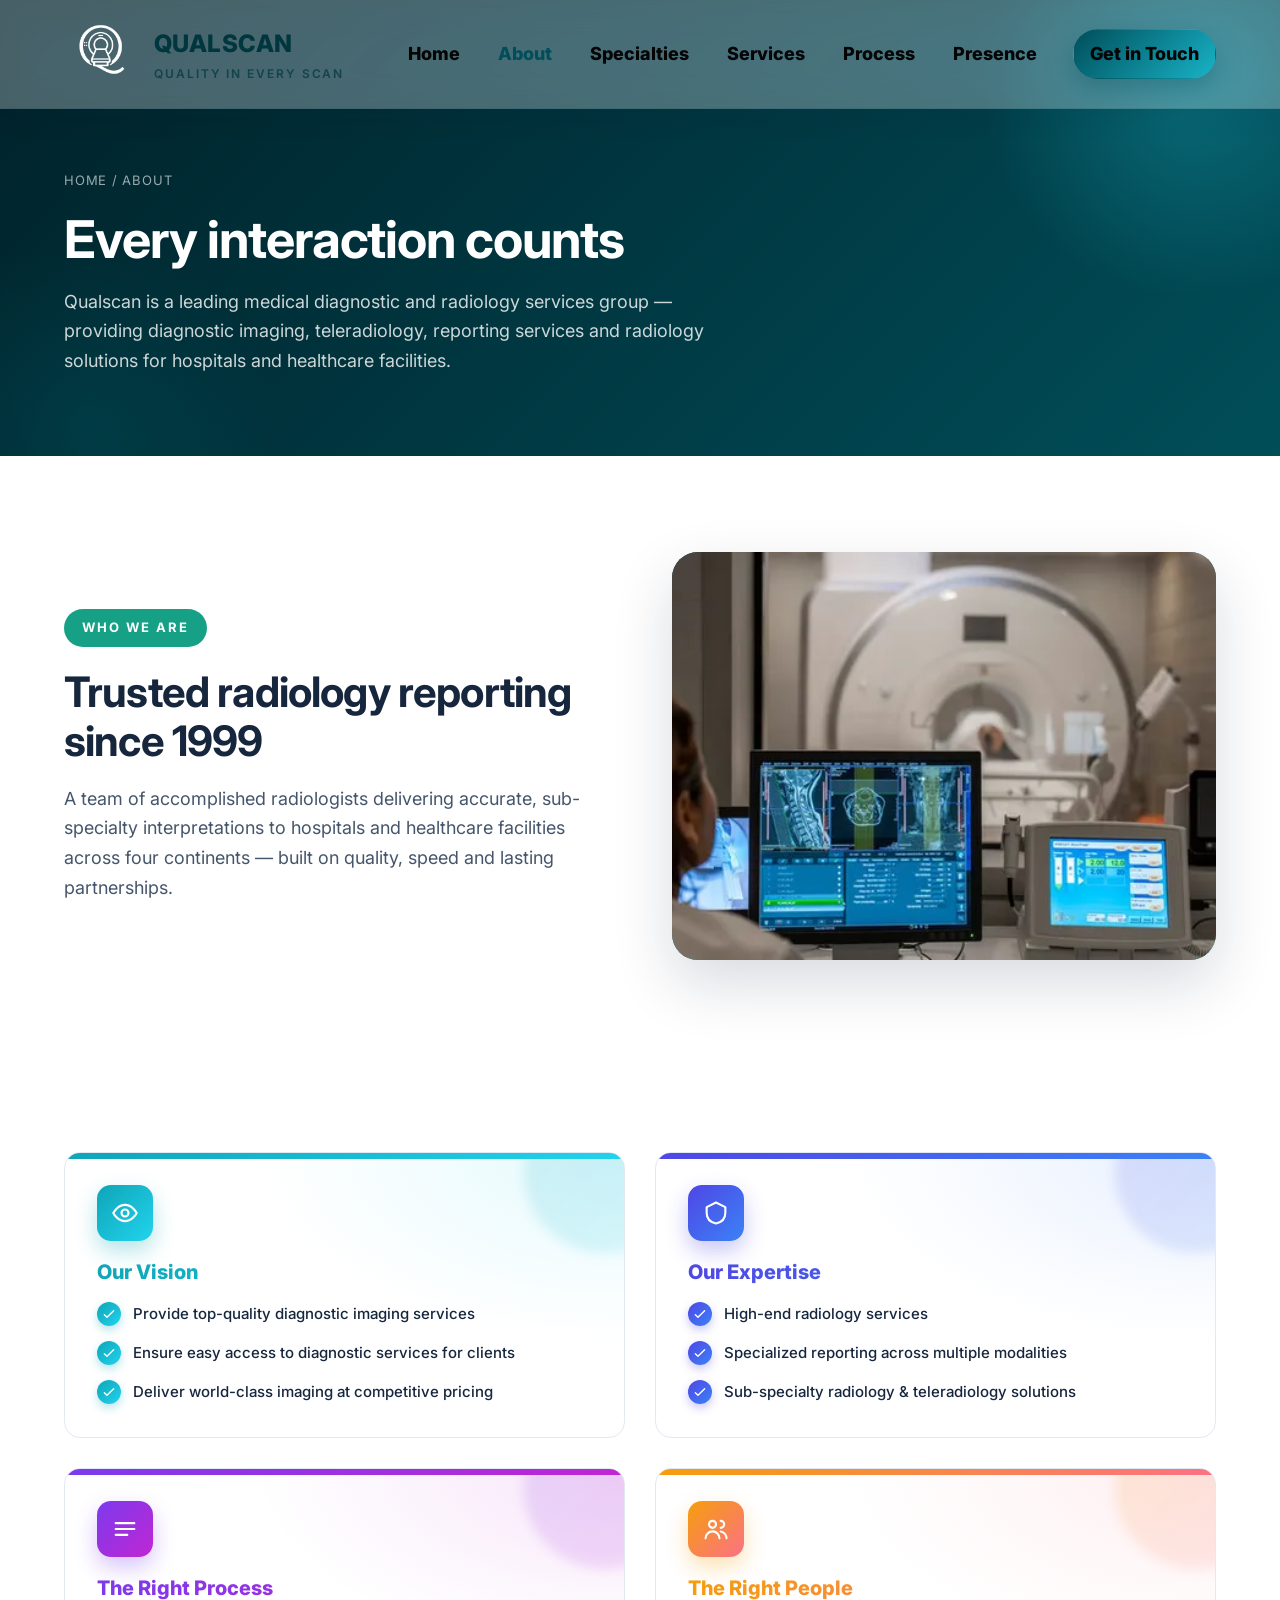
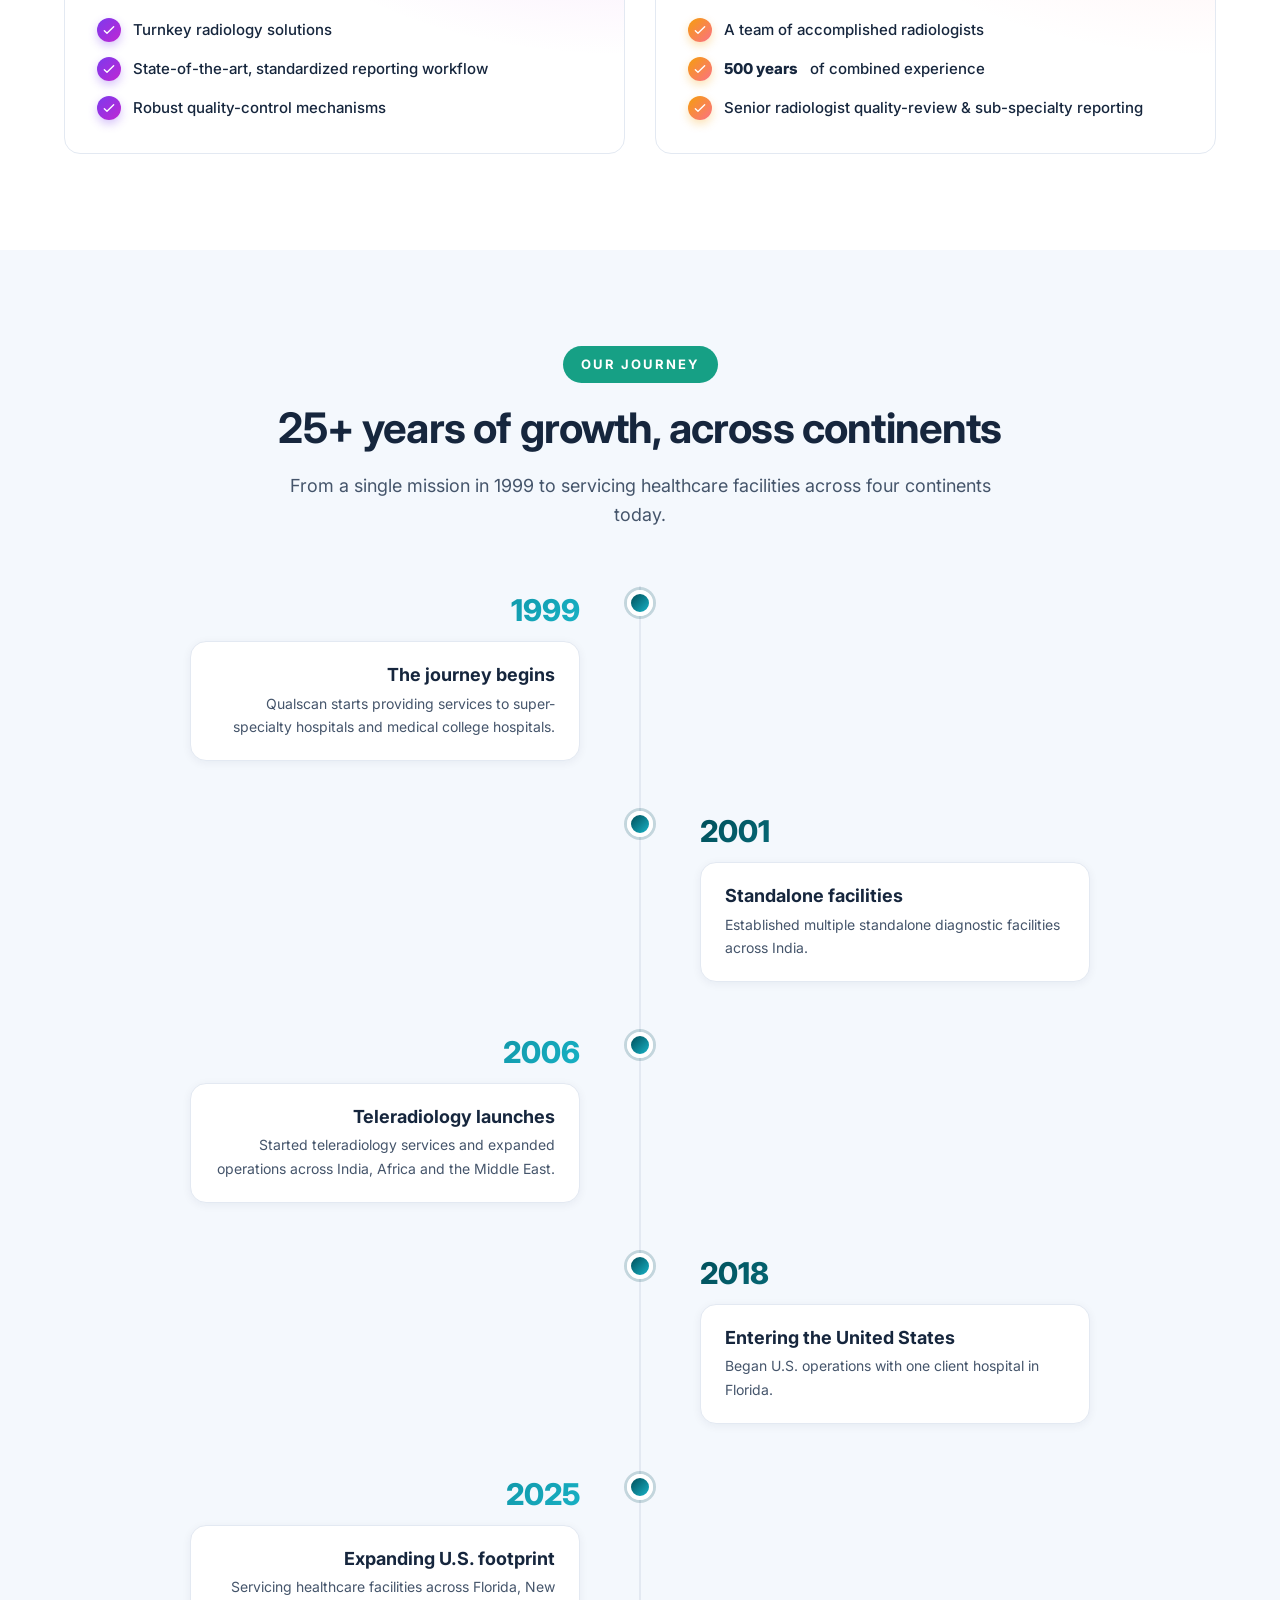
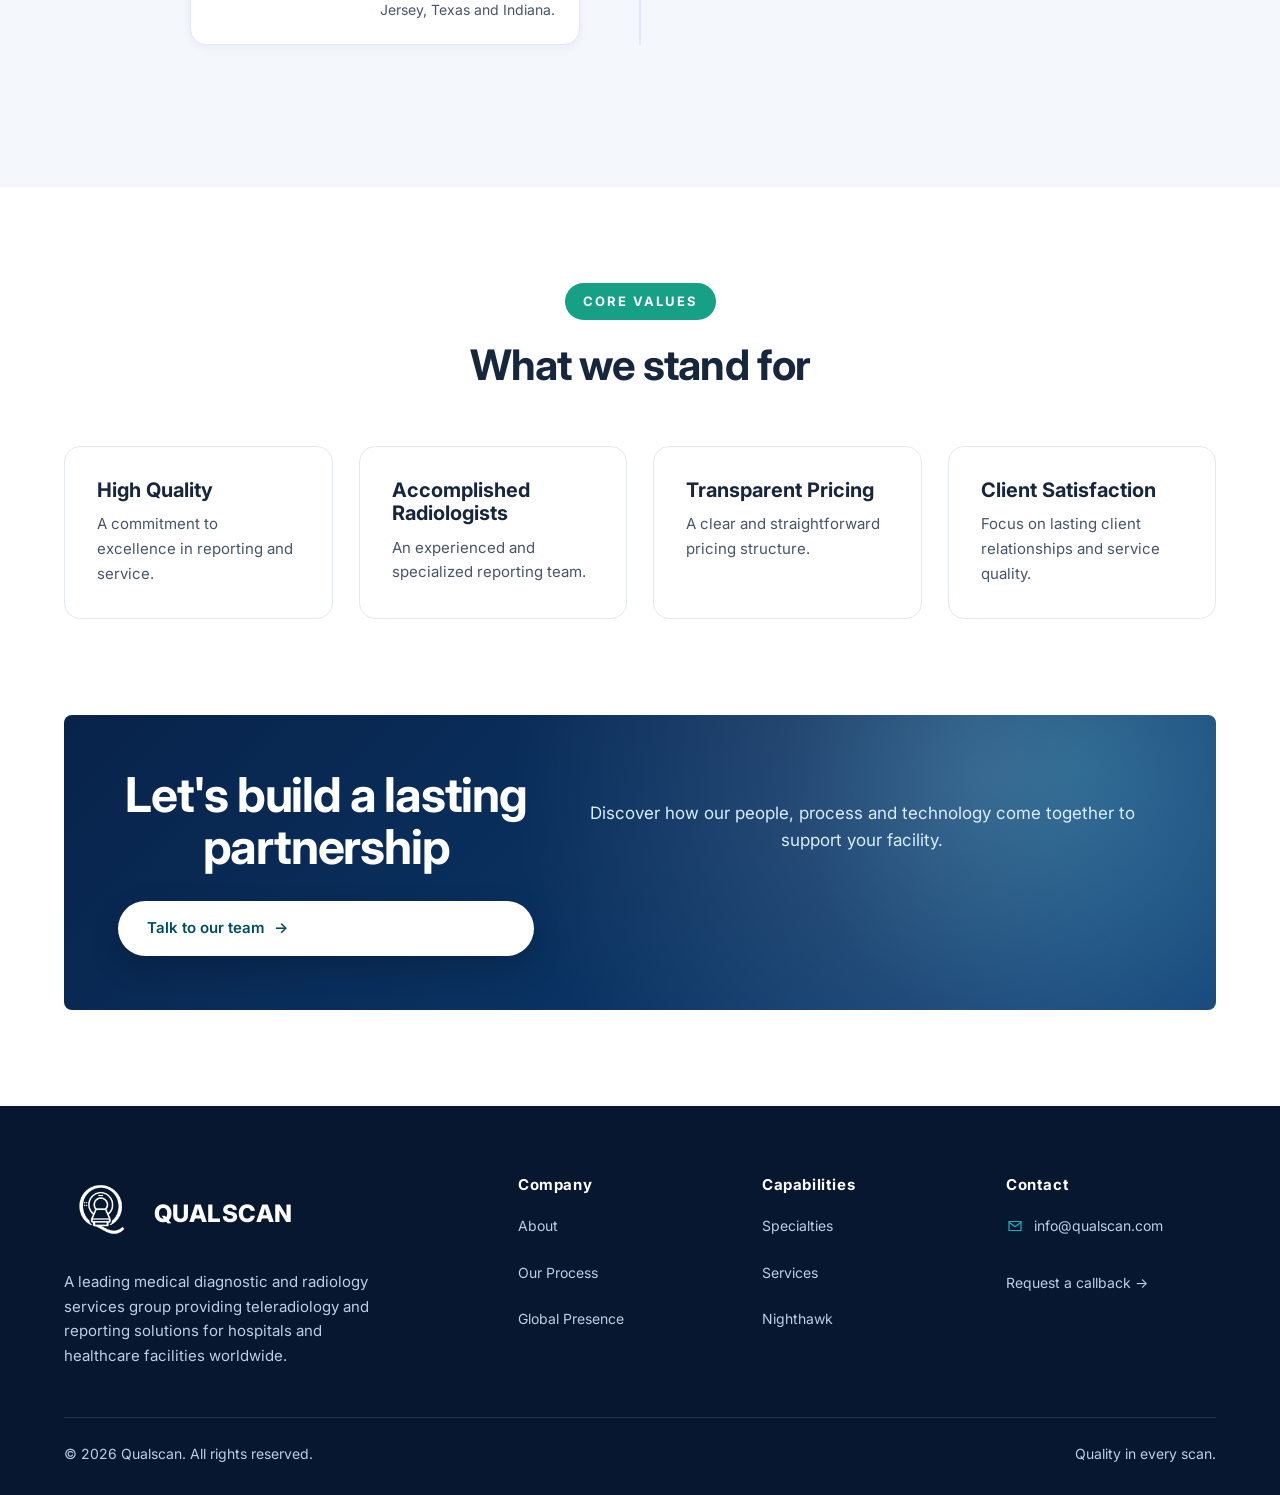
==== about.html @ 8f65bd4b "Redesign About highlight cards with vibrant colours + fix experience text - Change 'More than 50 yea" ====
<!DOCTYPE html>
<html lang="en">
<head>
  <meta charset="UTF-8" />
  <meta name="viewport" content="width=device-width, initial-scale=1.0" />
  <title>About Qualscan — Vision, Expertise & Our Journey</title>
  <meta name="description" content="Since 1999, Qualscan has grown from serving super-specialty hospitals in India to delivering teleradiology across India, Africa, the Middle East and the United States." />
  <link rel="preconnect" href="https://fonts.googleapis.com" />
  <link rel="preconnect" href="https://fonts.gstatic.com" crossorigin />
  <link href="https://fonts.googleapis.com/css2?family=Inter:wght@400;500;600;700;800&display=swap" rel="stylesheet" />
  <link rel="stylesheet" href="css/style.css?v=57" />
</head>
<body>

  <header class="site-header header--solid">
    <div class="container nav">
      <a href="index.html" class="brand">
        <span class="brand-mark brand-mark--logo" aria-hidden="true"><img src="assets/logo 3.png" alt="Qualscan logo" /></span>
        <span>Qualscan<small>Quality in every scan</small></span>
      </a>
      <nav class="nav-links" aria-label="Primary">
        <a href="index.html">Home</a>
        <a href="about.html">About</a>
        <a href="specialties.html">Specialties</a>
        <a href="services.html">Services</a>
        <a href="process.html">Process</a>
        <a href="presence.html">Presence</a>
        <span class="nav-cta"><a class="btn btn--primary" href="contact.html">Get in Touch</a></span>
      </nav>
      <button class="nav-toggle" aria-label="Toggle menu" aria-expanded="false"><span></span><span></span><span></span></button>
    </div>
  </header>

  <!-- PAGE HERO -->
  <section class="page-hero">
    <div class="container">
      <div class="breadcrumb"><a href="index.html">Home</a> / About</div>
      <h1>Every interaction counts</h1>
      <p>Qualscan is a leading medical diagnostic and radiology services group — providing diagnostic imaging, teleradiology, reporting services and radiology solutions for hospitals and healthcare facilities.</p>
    </div>
  </section>

  <!-- INTRO SPLIT -->
  <section class="section">
    <div class="container split">
      <div data-reveal>
        <span class="eyebrow">Who We Are</span>
        <h2 class="section-title">Trusted radiology reporting since 1999</h2>
        <p class="section-lead">A team of accomplished radiologists delivering accurate, sub-specialty interpretations to hospitals and healthcare facilities across four continents — built on quality, speed and lasting partnerships.</p>
      </div>
      <div data-reveal data-delay="2">
        <div class="media-frame">
          <img src="assets/stock-2.webp" alt="Diagnostic imaging and radiology reporting" onerror="this.style.display='none';this.nextElementSibling.style.display='grid';" />
          <div class="ph" style="display:none"><svg viewBox="0 0 24 24" fill="none"><path d="M4 5h16v14H4z" stroke="currentColor" stroke-width="1.5"/><path d="M4 15l5-5 4 4 3-3 4 4" stroke="currentColor" stroke-width="1.5" stroke-linecap="round" stroke-linejoin="round"/><circle cx="9" cy="9" r="1.5" fill="currentColor"/></svg></div>
        </div>
      </div>
    </div>
  </section>

  <!-- VISION / EXPERTISE / PROCESS / PEOPLE -->
  <section class="section">
    <div class="container">
      <div class="grid grid--2 about-highlights">
        <div class="card about-card about-card--vision" data-reveal data-delay="1">
          <div class="icon"><svg viewBox="0 0 24 24" fill="none"><circle cx="12" cy="12" r="3" stroke="currentColor" stroke-width="1.8"/><path d="M2 12s3.5-7 10-7 10 7 10 7-3.5 7-10 7-10-7-10-7z" stroke="currentColor" stroke-width="1.8"/></svg></div>
          <h3>Our Vision</h3>
          <ul class="feature-list">
            <li><svg viewBox="0 0 24 24" fill="none"><path d="M5 13l4 4L19 7" stroke="currentColor" stroke-width="2" stroke-linecap="round" stroke-linejoin="round"/></svg> Provide top-quality diagnostic imaging services</li>
            <li><svg viewBox="0 0 24 24" fill="none"><path d="M5 13l4 4L19 7" stroke="currentColor" stroke-width="2" stroke-linecap="round" stroke-linejoin="round"/></svg> Ensure easy access to diagnostic services for clients</li>
            <li><svg viewBox="0 0 24 24" fill="none"><path d="M5 13l4 4L19 7" stroke="currentColor" stroke-width="2" stroke-linecap="round" stroke-linejoin="round"/></svg> Deliver world-class imaging at competitive pricing</li>
          </ul>
        </div>
        <div class="card about-card about-card--expertise" data-reveal data-delay="2">
          <div class="icon"><svg viewBox="0 0 24 24" fill="none"><path d="M12 3l8 4v5c0 5-3.5 8-8 9-4.5-1-8-4-8-9V7l8-4z" stroke="currentColor" stroke-width="1.8" stroke-linejoin="round"/></svg></div>
          <h3>Our Expertise</h3>
          <ul class="feature-list">
            <li><svg viewBox="0 0 24 24" fill="none"><path d="M5 13l4 4L19 7" stroke="currentColor" stroke-width="2" stroke-linecap="round" stroke-linejoin="round"/></svg> High-end radiology services</li>
            <li><svg viewBox="0 0 24 24" fill="none"><path d="M5 13l4 4L19 7" stroke="currentColor" stroke-width="2" stroke-linecap="round" stroke-linejoin="round"/></svg> Specialized reporting across multiple modalities</li>
            <li><svg viewBox="0 0 24 24" fill="none"><path d="M5 13l4 4L19 7" stroke="currentColor" stroke-width="2" stroke-linecap="round" stroke-linejoin="round"/></svg> Sub-specialty radiology &amp; teleradiology solutions</li>
          </ul>
        </div>
        <div class="card about-card about-card--process" data-reveal data-delay="1">
          <div class="icon"><svg viewBox="0 0 24 24" fill="none"><path d="M4 7h16M4 12h16M4 17h10" stroke="currentColor" stroke-width="1.8" stroke-linecap="round"/></svg></div>
          <h3>The Right Process</h3>
          <ul class="feature-list">
            <li><svg viewBox="0 0 24 24" fill="none"><path d="M5 13l4 4L19 7" stroke="currentColor" stroke-width="2" stroke-linecap="round" stroke-linejoin="round"/></svg> Turnkey radiology solutions</li>
            <li><svg viewBox="0 0 24 24" fill="none"><path d="M5 13l4 4L19 7" stroke="currentColor" stroke-width="2" stroke-linecap="round" stroke-linejoin="round"/></svg> State-of-the-art, standardized reporting workflow</li>
            <li><svg viewBox="0 0 24 24" fill="none"><path d="M5 13l4 4L19 7" stroke="currentColor" stroke-width="2" stroke-linecap="round" stroke-linejoin="round"/></svg> Robust quality-control mechanisms</li>
          </ul>
        </div>
        <div class="card about-card about-card--people" data-reveal data-delay="2">
          <div class="icon"><svg viewBox="0 0 24 24" fill="none"><circle cx="9" cy="8" r="3" stroke="currentColor" stroke-width="1.8"/><path d="M3 20a6 6 0 0112 0M16 11a3 3 0 100-6M21 20a6 6 0 00-5-5.9" stroke="currentColor" stroke-width="1.8" stroke-linecap="round"/></svg></div>
          <h3>The Right People</h3>
          <ul class="feature-list">
            <li><svg viewBox="0 0 24 24" fill="none"><path d="M5 13l4 4L19 7" stroke="currentColor" stroke-width="2" stroke-linecap="round" stroke-linejoin="round"/></svg> A team of accomplished radiologists</li>
            <li><svg viewBox="0 0 24 24" fill="none"><path d="M5 13l4 4L19 7" stroke="currentColor" stroke-width="2" stroke-linecap="round" stroke-linejoin="round"/></svg> <strong>500 years</strong> of combined experience</li>
            <li><svg viewBox="0 0 24 24" fill="none"><path d="M5 13l4 4L19 7" stroke="currentColor" stroke-width="2" stroke-linecap="round" stroke-linejoin="round"/></svg> Senior radiologist quality-review &amp; sub-specialty reporting</li>
          </ul>
        </div>
      </div>
    </div>
  </section>

  <!-- JOURNEY TIMELINE -->
  <section class="section section--alt">
    <div class="container">
      <div class="section-head section-head--center" data-reveal>
        <span class="eyebrow">Our Journey</span>
        <h2 class="section-title">25+ years of growth, across continents</h2>
        <p class="section-lead">From a single mission in 1999 to servicing healthcare facilities across four continents today.</p>
      </div>
      <div class="journey">
        <div class="journey-item" data-reveal>
          <span class="journey-dot"></span>
          <div class="journey-year">1999</div>
          <div class="journey-card"><h3>The journey begins</h3><p>Qualscan starts providing services to super-specialty hospitals and medical college hospitals.</p></div>
        </div>
        <div class="journey-item" data-reveal>
          <span class="journey-dot"></span>
          <div class="journey-year">2001</div>
          <div class="journey-card"><h3>Standalone facilities</h3><p>Established multiple standalone diagnostic facilities across India.</p></div>
        </div>
        <div class="journey-item" data-reveal>
          <span class="journey-dot"></span>
          <div class="journey-year">2006</div>
          <div class="journey-card"><h3>Teleradiology launches</h3><p>Started teleradiology services and expanded operations across India, Africa and the Middle East.</p></div>
        </div>
        <div class="journey-item" data-reveal>
          <span class="journey-dot"></span>
          <div class="journey-year">2018</div>
          <div class="journey-card"><h3>Entering the United States</h3><p>Began U.S. operations with one client hospital in Florida.</p></div>
        </div>
        <div class="journey-item" data-reveal>
          <span class="journey-dot"></span>
          <div class="journey-year">2025</div>
          <div class="journey-card"><h3>Expanding U.S. footprint</h3><p>Servicing healthcare facilities across Florida, New Jersey, Texas and Indiana.</p></div>
        </div>
      </div>
    </div>
  </section>

  <!-- CORE VALUES -->
  <section class="section">
    <div class="container">
      <div class="section-head section-head--center" data-reveal>
        <span class="eyebrow">Core Values</span>
        <h2 class="section-title">What we stand for</h2>
      </div>
      <div class="grid grid--4">
        <div class="card" data-reveal data-delay="1"><h3>High Quality</h3><p>A commitment to excellence in reporting and service.</p></div>
        <div class="card" data-reveal data-delay="2"><h3>Accomplished Radiologists</h3><p>An experienced and specialized reporting team.</p></div>
        <div class="card" data-reveal data-delay="3"><h3>Transparent Pricing</h3><p>A clear and straightforward pricing structure.</p></div>
        <div class="card" data-reveal data-delay="4"><h3>Client Satisfaction</h3><p>Focus on lasting client relationships and service quality.</p></div>
      </div>
    </div>
  </section>

  <section class="section" style="padding-top:0;">
    <div class="container" data-reveal>
      <div class="cta-band">
        <h2>Let's build a lasting partnership</h2>
        <p>Discover how our people, process and technology come together to support your facility.</p>
        <a href="contact.html" class="btn btn--primary">Talk to our team <span class="arrow">→</span></a>
      </div>
    </div>
  </section>

  <footer class="site-footer">
    <div class="container">
      <div class="footer-grid">
        <div class="footer-about">
          <div class="brand"><span class="brand-mark brand-mark--logo" aria-hidden="true"><img src="assets/logo 3.png" alt="Qualscan logo" /></span><span>Qualscan</span></div>
          <p>A leading medical diagnostic and radiology services group providing teleradiology and reporting solutions for hospitals and healthcare facilities worldwide.</p>
        </div>
        <div class="footer-col"><h4>Company</h4><a href="about.html">About</a><a href="process.html">Our Process</a><a href="presence.html">Global Presence</a></div>
        <div class="footer-col"><h4>Capabilities</h4><a href="specialties.html">Specialties</a><a href="services.html">Services</a><a href="services.html">Nighthawk</a></div>
        <div class="footer-col footer-contact"><h4>Contact</h4><a href="mailto:info@qualscan.com"><svg viewBox="0 0 24 24" fill="none"><path d="M4 6h16v12H4z" stroke="currentColor" stroke-width="1.6"/><path d="M4 7l8 6 8-6" stroke="currentColor" stroke-width="1.6"/></svg> info@qualscan.com</a><a href="contact.html" style="margin-top:10px;">Request a callback →</a></div>
      </div>
      <div class="footer-bottom"><span>© <span id="year">2026</span> Qualscan. All rights reserved.</span><span>Quality in every scan.</span></div>
    </div>
  </footer>

  <script src="js/main.js?v=57"></script>
</body>
</html>
---- css/style.css ----
/* ============================================================
   QUALSCAN — Teleradiology & Diagnostic Imaging
   Global design systemvb
   ============================================================ */

:root {
  /* Brand palette — medical blue / teal */
  --c-navy: #00363e;
  --c-navy-2: #004e59;
  --c-blue: #004e59;
  --c-blue-light: #0a6f7c;
  --c-teal: #18b3c7;
  --c-teal-light: #4fd6e6;
  --c-cyan-glow: #5de0f0;
  --c-ink: #16263d;
  --c-body: #45556b;
  --c-muted: #7a8aa0;
  --c-line: #e3e9f2;
  --c-bg: #ffffff;
  --c-bg-alt: #f4f8fd;
  --c-bg-dark: #02191d;
  --c-white: #ffffff;

  --grad-primary: linear-gradient(135deg, #004e59 0%, #18b3c7 100%);
  --grad-dark: linear-gradient(135deg, #002129 0%, #004e59 100%);
  --grad-glow: linear-gradient(135deg, #0a6f7c 0%, #4fd6e6 100%);

  --shadow-sm: 0 2px 10px rgba(10, 31, 60, 0.06);
  --shadow-md: 0 12px 34px rgba(10, 31, 60, 0.10);
  --shadow-lg: 0 24px 60px rgba(10, 31, 60, 0.16);

  --radius: 16px;
  --radius-sm: 10px;
  --radius-lg: 26px;

  --container: 1200px;
  --ease: cubic-bezier(0.22, 1, 0.36, 1);

  --font: "Inter", "Segoe UI", system-ui, -apple-system, sans-serif;
}

/* ---------- Reset ---------- */
*, *::before, *::after { box-sizing: border-box; }
* { margin: 0; padding: 0; }
html { scroll-behavior: smooth; -webkit-text-size-adjust: 100%; }
body {
  font-family: var(--font);
  color: var(--c-body);
  background: var(--c-bg);
  line-height: 1.65;
  font-size: 16px;
  overflow-x: hidden;
}
img, video { max-width: 100%; display: block; }
a { color: inherit; text-decoration: none; }
ul { list-style: none; }
h1, h2, h3, h4 { color: var(--c-ink); line-height: 1.18; font-weight: 700; }

/* ---------- Layout ---------- */
.container { width: 100%; max-width: var(--container); margin: 0 auto; padding: 0 24px; }
.section { padding: 96px 0; position: relative; }
.section--alt { background: var(--c-bg-alt); }
.section--dark { background: var(--grad-dark); color: #c8d6ea; }
.section--dark h1, .section--dark h2, .section--dark h3, .section--dark h4 { color: #fff; }

.eyebrow {
  display: inline-block;
  background: #16a085;
  color: white;
  font-weight: 700;
  font-size: 13px;
  letter-spacing: 2px;
  text-transform: uppercase;
  padding: 8px 18px;
  border-radius: 999px;
  margin-bottom: 20px;
}

.eyebrow::before {
  display: none;
}
.section-title { font-size: clamp(28px, 4vw, 42px); margin-bottom: 18px; letter-spacing: -0.02em; }
.section-lead { font-size: 18px; color: var(--c-body); max-width: 720px; }
.section-head { margin-bottom: 56px; }
.section-head--center { text-align: center; }
.section-head--center .section-lead { margin-inline: auto; }

/* ---------- Buttons ---------- */
.btn {
  display: inline-flex; align-items: center; gap: 10px;
  font-weight: 600; font-size: 15px; padding: 14px 28px;
  border-radius: 999px; border: 1.5px solid transparent;
  cursor: pointer; transition: all 0.3s var(--ease); white-space: nowrap;
}
.btn--primary { background: var(--grad-primary); color: #fff; box-shadow: 0 10px 26px rgba(0, 78, 89, 0.35); }
.btn--primary:hover { transform: translateY(-3px); box-shadow: 0 16px 36px rgba(0, 78, 89, 0.45); }
.btn--ghost { background: transparent; color: #fff; border-color: rgba(255,255,255,0.55); }
.btn--ghost:hover { background: rgba(255,255,255,0.12); border-color: #fff; }
.btn--outline { background: transparent; color: var(--c-blue); border-color: var(--c-blue); }
.btn--outline:hover { background: var(--c-blue); color: #fff; }
.btn .arrow { transition: transform 0.3s var(--ease); }
.btn:hover .arrow { transform: translateX(4px); }

/* ============================================================
   Header / Navigation
   ============================================================ */
.site-header {
  position: fixed; top: 0; left: 0; right: 0; z-index: 1000;
  transition: background 0.35s var(--ease), box-shadow 0.35s var(--ease), padding 0.35s var(--ease);
  padding: 16px 0;
  /* Glassmorphism: semi-transparent + blurred, no color tint */
  background: rgba(255, 255, 255, 0.16);
  -webkit-backdrop-filter: blur(16px) saturate(140%);
  backdrop-filter: blur(16px) saturate(140%);
  border-bottom: 1px solid rgba(255, 255, 255, 0.14);
  
}
@media (min-width: 941px) {
  .site-header.header--solid {
    background: rgba(255, 255, 255, 0.28);
    border-bottom-color: rgba(0, 78, 89, 0.12);
    box-shadow: 0 8px 24px rgba(10, 31, 60, 0.08);
  }
}
.site-header.is-scrolled {
   background: rgba(255, 255, 255, 0.72);
  -webkit-backdrop-filter: blur(18px) saturate(150%);
  backdrop-filter: blur(18px) saturate(150%);
  box-shadow: var(--shadow-sm);
  border-bottom-color: rgba(0, 78, 89, 0.10);
  padding: 12px 0;
}
.nav { display: flex; align-items: center; justify-content: space-between; }
.brand { display: flex; align-items: center; gap: 14px; font-weight: 800; font-size: 24px; letter-spacing: 0.02em; color: #fff; text-transform: uppercase; }
.is-scrolled .brand, .header--solid .brand { color: var(--c-navy); }
.brand-mark {
  width: 40px; height: 40px; border-radius: 11px; display: grid; place-items: center;
  background: var(--grad-primary); color: #fff; box-shadow: 0 8px 18px rgba(0,78,89,0.4);
}
.brand-mark svg { width: 22px; height: 22px; }
/* Logo shown directly on the teal bar — no white box */
.brand-mark--logo { background: transparent; padding: 0; overflow: visible; box-shadow: none; width: 76px; height: 76px; border-radius: 0; }
.brand-mark--logo img { width: 100%; height: 100%; object-fit: contain; display: block; }
.brand small { display: block; font-size: 12px; font-weight: 600; letter-spacing: 0.16em; text-transform: uppercase; opacity: 0.72; }

.nav-links { display: flex; align-items: center; gap: 6px; }
.nav-links a {
  font-size: 18px; font-weight: 800; color: #050505;
  padding: 9px 16px; border-radius: 999px; transition: all 0.25s var(--ease);
}
.is-scrolled .nav-links a, .header--solid .nav-links a { color: #050505; }
.nav-links a:hover, .nav-links a.active { color: var(--c-teal); }
.is-scrolled .nav-links a.active, .header--solid .nav-links a.active { color: var(--c-blue); }
.nav-cta { margin-left: 14px; }

.nav-toggle {
  display: none; width: 44px; height: 44px; border: none; background: transparent;
  cursor: pointer; flex-direction: column; gap: 5px; align-items: center; justify-content: center;
}
.nav-toggle span { width: 24px; height: 2px; background: #fff; border-radius: 2px; transition: all 0.3s var(--ease); }
.is-scrolled .nav-toggle span, .header--solid .nav-toggle span { background: var(--c-navy); }
.nav-toggle.is-open span:nth-child(1) { transform: translateY(7px) rotate(45deg); }
.nav-toggle.is-open span:nth-child(2) { opacity: 0; }
.nav-toggle.is-open span:nth-child(3) { transform: translateY(-7px) rotate(-45deg); }

@media (max-width: 940px) {
  .nav-toggle { display: flex; }
  /* Header stays teal while the menu is open */
  .site-header.menu-open { background: #fff; box-shadow: var(--shadow-sm); }
  .site-header.menu-open .brand { color: var(--c-navy); }
  .site-header.menu-open .nav-toggle span { background: var(--c-navy); }

  /* Solid full-width dropdown that slides down from below the header bar */
  .nav-links {
    position: fixed; top: 70px; left: 0; right: 0;
    background: #fff;
    flex-direction: column; align-items: stretch; gap: 2px;
    padding: 16px 24px 28px;
    box-shadow: 0 18px 40px rgba(10,31,60,0.16);
    border-top: 1px solid var(--c-line);
    transform: translateY(-130%);
    transition: transform 0.4s var(--ease);
    z-index: 998;
    max-height: calc(100vh - 70px);
    overflow-y: auto;
  }
  .nav-links.is-open { transform: translateY(0); }
  .nav-links a { color: #050505; padding: 14px 16px; border-radius: 12px; font-size: 18px; font-weight: 800; }
  .nav-links a:hover { background: var(--c-bg-alt); }
  .nav-cta { margin: 12px 0 0; }
  .nav-cta .btn { width: 100%; justify-content: center; }
}

/* ============================================================
   Hero
   ============================================================ */
.hero { position: relative; min-height: 100vh; display: flex; align-items: center; color: #fff; overflow: hidden; }
.hero-media { position: absolute; inset: 0; z-index: 0; }
.hero-media video, .hero-media img { width: 100%; height: 100%; object-fit: cover; }
.hero-media video { animation: heroZoom 24s ease-in-out infinite alternate; }
@keyframes heroZoom { from { transform: scale(1); } to { transform: scale(1.09); } }
@media (prefers-reduced-motion: reduce) { .hero-media video { animation: none; } }
.hero-media::after {
  content: ""; position: absolute; inset: 0;
  background: linear-gradient(115deg, rgba(0,33,41,0.92) 0%, rgba(0,33,41,0.72) 42%, rgba(0,78,89,0.45) 100%);
}
.hero-fallback {
  position: absolute; inset: 0;
  background: var(--grad-dark);
  background-image: linear-gradient(135deg, rgba(0,33,41,0.55), rgba(0,78,89,0.45)), url('../assets/stock-radiology.webp');
  background-size: cover;
  background-position: center;
  background-repeat: no-repeat;
}

/* Home hero — centered headline + bottom logo/anniversary block */
.hero--clean { display: block; align-items: initial; min-height: 100vh; }
.hero--clean .hero-fallback { display: none; }
.hero--clean .hero-media::after {
  background: linear-gradient(to bottom, rgba(0,0,0,0.30) 0%, rgba(0,0,0,0.12) 40%, rgba(0,0,0,0.62) 100%);
}
.hero--clean .scroll-cue { display: none; }

/* Centered headline (middle) */
.hero-title {
  position: absolute; z-index: 2;
  left: 50%; top: 50%;
  transform: translate(-50%, -50%);
  width: calc(100% - 56px);
  margin: 0;
  color: rgba(255,255,255,0.9);
  font-size: clamp(40px, 8vw, 92px);
  line-height: 1.18;
  font-weight: 300;
  letter-spacing: 0.12em;
  text-align: center;
  text-transform: uppercase;
  text-shadow: 0 0 18px rgba(255,255,255,0.4);
  opacity: 0;
  animation: heroFade 1.2s var(--ease) 0.2s forwards;
}

/* Bottom block: logo + anniversary + rule + tagline */
.hero-content {
  position: absolute; z-index: 2;
  left: 46px; right: 46px; bottom: 44px;
  display: flex; align-items: center; gap: 44px;
  opacity: 0;
  animation: heroIn 1s var(--ease) 0.45s forwards;
}
.anniversary {
  flex-shrink: 0;
  display: grid;
  grid-template-columns: 84px 1fr;
  align-items: center;
  color: rgba(255,255,255,0.9);
  line-height: 0.95;
}
.anniversary img { grid-row: span 2; width: 84px; height: 84px; object-fit: contain; }
.anniversary strong, .anniversary span { display: block; font-size: 29px; font-weight: 700; line-height: 1.0; }
.anniversary span { font-size: 30px; }
.hero-rule { width: 1px; align-self: stretch; min-height: 84px; background: rgba(255,255,255,0.5); }
.hero-content p { max-width: 480px; margin: 0; font-size: clamp(16px, 1.4vw, 19px); line-height: 1.55; color: rgba(255,255,255,0.92); }

@keyframes heroIn { from { opacity: 0; transform: translateY(26px); } to { opacity: 1; transform: none; } }
@keyframes heroFade { from { opacity: 0; } to { opacity: 1; } }
@media (prefers-reduced-motion: reduce) {
  .hero-title, .hero-content { opacity: 1; animation: none; }
}
.scroll-cue { position: absolute; bottom: 28px; left: 50%; transform: translateX(-50%); z-index: 2; color: rgba(255,255,255,0.7); font-size: 12px; letter-spacing: 0.2em; text-transform: uppercase; display: flex; flex-direction: column; align-items: center; gap: 10px; }
.scroll-cue .mouse { width: 22px; height: 36px; border: 2px solid rgba(255,255,255,0.5); border-radius: 12px; position: relative; }
.scroll-cue .mouse::before { content: ""; position: absolute; top: 6px; left: 50%; transform: translateX(-50%); width: 4px; height: 7px; background: #fff; border-radius: 2px; animation: wheel 1.8s infinite; }
@keyframes wheel { 0% { opacity: 0; transform: translate(-50%, 0); } 40% { opacity: 1; } 100% { opacity: 0; transform: translate(-50%, 12px); } }
@keyframes pulse { 0% { box-shadow: 0 0 0 0 rgba(79,214,230,0.7); } 70% { box-shadow: 0 0 0 12px rgba(79,214,230,0); } 100% { box-shadow: 0 0 0 0 rgba(79,214,230,0); } }

/* ============================================================
   Page hero (inner pages)
   ============================================================ */
.page-hero { position: relative; padding: 170px 0 80px; background: var(--grad-dark); color: #fff; overflow: hidden; }
.page-hero::before { content:""; position:absolute; right:-120px; top:-120px; width:420px; height:420px; background: radial-gradient(circle, rgba(24,179,199,0.35), transparent 70%); }
.page-hero::after { content:""; position:absolute; left:-100px; bottom:-160px; width:380px; height:380px; background: radial-gradient(circle, rgba(0,78,89,0.4), transparent 70%); }
.page-hero .container { position: relative; z-index: 2; }
.page-hero h1 { color:#fff; font-size: clamp(32px, 5vw, 52px); letter-spacing:-0.02em; margin-bottom:16px; }
.page-hero p { font-size: 18px; color: rgba(255,255,255,0.8); max-width: 640px; }
.breadcrumb { font-size: 13px; letter-spacing: 0.06em; color: rgba(255,255,255,0.6); margin-bottom: 18px; text-transform: uppercase; }
.breadcrumb a:hover { color: var(--c-teal-light); }

/* ============================================================
   Cards & grids
   ============================================================ */
.grid { display: grid; gap: 26px; }
.grid--2 { grid-template-columns: repeat(2, 1fr); }
.grid--3 { grid-template-columns: repeat(3, 1fr); }
.grid--4 { grid-template-columns: repeat(4, 1fr); }
@media (max-width: 960px) { .grid--3, .grid--4 { grid-template-columns: repeat(2, 1fr); } }
@media (max-width: 640px) { .grid--2, .grid--3, .grid--4 { grid-template-columns: 1fr; } }

.card {
  background: #fff; border: 1px solid var(--c-line); border-radius: var(--radius);
  padding: 32px; transition: transform 0.4s var(--ease), box-shadow 0.4s var(--ease), border-color 0.4s var(--ease);
  height: 100%;
}
.card:hover { transform: translateY(-6px); box-shadow: var(--shadow-md); border-color: transparent; }
.card .icon {
  width: 56px; height: 56px; border-radius: 14px; display: grid; place-items: center;
  background: linear-gradient(135deg, rgba(0,78,89,0.12), rgba(24,179,199,0.12)); color: var(--c-blue);
  margin-bottom: 20px;
}
.card .icon svg { width: 28px; height: 28px; }
.card h3 { font-size: 20px; margin-bottom: 10px; }
.card p { font-size: 15px; color: var(--c-body); }

/* Subspecialty card image banner */
.card .card-media {
  margin: -32px -32px 22px;
  height: 190px;
  overflow: hidden;
  border-radius: var(--radius) var(--radius) 0 0;
  background: linear-gradient(135deg, rgba(0,78,89,0.10), rgba(24,179,199,0.10));
}
.card .card-media img {
  width: 100%;
  height: 100%;
  object-fit: cover;
  display: block;
  transition: transform 0.6s var(--ease);
}
.card:hover .card-media img { transform: scale(1.06); }

.feature-list { display: grid; gap: 14px; margin-top: 18px; }
.feature-list li { display: flex; gap: 12px; align-items: flex-start; font-size: 15px; }
.feature-list li svg { width: 20px; height: 20px; flex-shrink: 0; color: var(--c-teal); margin-top: 2px; }

/* Split content */
.split { display: grid; grid-template-columns: 1fr 1fr; gap: 64px; align-items: center; }
@media (max-width: 900px) { .split { grid-template-columns: 1fr; gap: 36px; } }
.media-frame { position: relative; border-radius: var(--radius-lg); overflow: hidden; box-shadow: var(--shadow-lg); aspect-ratio: 4/3; background: var(--grad-primary); }
.media-frame img { width:100%; height:100%; object-fit: cover; }
.media-frame .ph { position:absolute; inset:0; display:grid; place-items:center; color: rgba(255,255,255,0.85); }
.media-frame .ph svg { width: 84px; height: 84px; opacity: 0.85; }

/* Stat band */
.statband { display: grid; grid-template-columns: repeat(4,1fr); gap: 30px; text-align: center; }
@media (max-width: 700px){ .statband { grid-template-columns: repeat(2,1fr); } }
.statband .num { font-size: 44px; font-weight: 800; letter-spacing: -0.02em; background: var(--grad-glow); -webkit-background-clip: text; background-clip: text; -webkit-text-fill-color: transparent; }
.statband .lbl { font-size: 14px; color: rgba(255,255,255,0.72); }

/* Pills */
.pill-row { display:flex; flex-wrap:wrap; gap: 10px; margin-top: 8px; }
.pill { font-size: 13px; font-weight: 600; padding: 7px 15px; border-radius: 999px; background: rgba(0,78,89,0.08); color: var(--c-blue); }

/* ============================================================
   CTA band
   ============================================================ */
.cta-band { background: var(--grad-primary); color: #fff; border-radius: var(--radius-lg); padding: 60px; text-align: center; position: relative; overflow: hidden; }
.cta-band::before { content:""; position:absolute; inset:0; background: radial-gradient(circle at 80% 20%, rgba(255,255,255,0.18), transparent 50%); }
.cta-band > * { position: relative; z-index: 1; }
.cta-band h2 { color:#fff; font-size: clamp(26px, 3.5vw, 38px); margin-bottom: 14px; }
.cta-band p { color: rgba(255,255,255,0.9); font-size: 18px; max-width: 600px; margin: 0 auto 30px; }
.cta-band .btn--primary { background: #fff; color: var(--c-blue); box-shadow: 0 12px 30px rgba(0,0,0,0.18); }
@media (max-width:600px){ .cta-band { padding: 40px 24px; } }

/* ============================================================
   Footer
   ============================================================ */
.site-footer { background: var(--c-bg-dark); color: #9fb2cc; padding: 72px 0 32px; }
.footer-grid { display: grid; grid-template-columns: 1.6fr 1fr 1fr 1fr; gap: 40px; margin-bottom: 48px; }
@media (max-width: 860px){ .footer-grid { grid-template-columns: 1fr 1fr; gap: 32px; } }
@media (max-width: 520px){ .footer-grid { grid-template-columns: 1fr; } }
.site-footer .brand { color:#fff; margin-bottom: 18px; }
.footer-about p { font-size: 15px; max-width: 320px; }
.footer-col h4 { color:#fff; font-size: 15px; letter-spacing: 0.04em; margin-bottom: 18px; }
.footer-col a, .footer-col li { display:block; font-size: 14px; padding: 6px 0; transition: color 0.25s var(--ease); }
.footer-col a:hover { color: var(--c-teal-light); }
.footer-contact a { display: flex; gap: 10px; align-items: center; }
.footer-contact svg { width: 18px; height: 18px; color: var(--c-teal); }
.footer-bottom { border-top: 1px solid rgba(255,255,255,0.1); padding-top: 26px; display:flex; flex-wrap:wrap; gap:16px; justify-content: space-between; font-size: 13px; }

/* ============================================================
   Scroll reveal
   ============================================================ */
[data-reveal] { opacity: 0; transform: translateY(34px); transition: opacity 0.7s var(--ease), transform 0.7s var(--ease); }
[data-reveal].is-visible { opacity: 1; transform: none; }
[data-reveal][data-delay="1"] { transition-delay: 0.1s; }
[data-reveal][data-delay="2"] { transition-delay: 0.2s; }
[data-reveal][data-delay="3"] { transition-delay: 0.3s; }
[data-reveal][data-delay="4"] { transition-delay: 0.4s; }
@media (prefers-reduced-motion: reduce) {
  [data-reveal] { opacity: 1 !important; transform: none !important; }
  html { scroll-behavior: auto; }
}


/* ============================================================
   Journey timeline (About)
   ============================================================ */
.journey { position: relative; max-width: 900px; margin: 0 auto; }
.journey::before { content:""; position:absolute; left: 28px; top: 0; bottom: 0; width: 2px; background: var(--c-line); }
@media (min-width: 760px){ .journey::before { left: 50%; transform: translateX(-50%); } }
.journey-item { position: relative; padding-left: 78px; margin-bottom: 46px; }
@media (min-width: 760px){
  .journey-item { width: 50%; padding-left: 0; }
  .journey-item:nth-child(odd) { left: 0; padding-right: 60px; text-align: right; }
  .journey-item:nth-child(even) { left: 50%; padding-left: 60px; }
}
.journey-dot {
  position: absolute; left: 16px; top: 4px; width: 26px; height: 26px; border-radius: 50%;
  background: var(--grad-primary); border: 4px solid #fff; box-shadow: 0 0 0 3px rgba(0,78,89,0.2); z-index: 2;
}
@media (min-width: 760px){
  .journey-item:nth-child(odd) .journey-dot { left: auto; right: -13px; }
  .journey-item:nth-child(even) .journey-dot { left: -13px; }
}
.journey-year { font-size: 30px; font-weight: 800; background: var(--grad-primary); -webkit-background-clip: text; background-clip: text; -webkit-text-fill-color: transparent; margin-bottom: 6px; }
.journey-card { background:#fff; border:1px solid var(--c-line); border-radius: var(--radius); padding: 22px 24px; box-shadow: var(--shadow-sm); }
.journey-card h3 { font-size: 18px; margin-bottom: 6px; }
.journey-card p { font-size: 14px; }

/* ============================================================
   Process page — scroll-triggered animated timeline
   ============================================================ */
.process-wrap { position: relative; max-width: 860px; margin: 0 auto; }
/* Connector line that draws itself */
.process-track { position: absolute; left: 39px; top: 20px; bottom: 20px; width: 4px; background: var(--c-line); border-radius: 4px; overflow: hidden; }
@media (max-width: 640px){ .process-track { left: 27px; } }
.process-progress {
  position: absolute; left: 0; top: 0; width: 100%; height: var(--progress, 0%);
  background: var(--grad-primary); border-radius: 4px;
  box-shadow: 0 0 16px rgba(24,179,199,0.6); transition: height 0.2s linear;
}
.process-step {
  position: relative; display: grid; grid-template-columns: 80px 1fr; gap: 26px; align-items: flex-start;
  padding-bottom: 56px;
  opacity: 0; transform: translateY(40px);
  transition: opacity 0.7s var(--ease), transform 0.7s var(--ease);
}
@media (max-width: 640px){ .process-step { grid-template-columns: 56px 1fr; gap: 16px; } }
.process-step:last-child { padding-bottom: 0; }
.process-step.is-active { opacity: 1; transform: none; }
.process-badge {
  width: 80px; height: 80px; border-radius: 50%; display: grid; place-items: center;
  font-size: 28px; font-weight: 800; color: var(--c-muted);
  background: #fff; border: 3px solid var(--c-line); position: relative; z-index: 2;
  transition: all 0.5s var(--ease);
}
@media (max-width: 640px){ .process-badge { width: 56px; height: 56px; font-size: 20px; } }
.process-step.is-active .process-badge {
  color: #fff; background: var(--grad-primary); border-color: transparent;
  box-shadow: 0 0 0 0 rgba(24,179,199,0.55); animation: badgePulse 2.2s ease-in-out infinite;
}
@keyframes badgePulse {
  0%   { box-shadow: 0 0 0 0 rgba(24,179,199,0.5); }
  70%  { box-shadow: 0 0 0 18px rgba(24,179,199,0); }
  100% { box-shadow: 0 0 0 0 rgba(24,179,199,0); }
}
.process-card {
  background:#fff; border:1px solid var(--c-line); border-radius: var(--radius);
  padding: 26px 30px; box-shadow: var(--shadow-sm); margin-top: 6px;
  transition: box-shadow 0.5s var(--ease), border-color 0.5s var(--ease), transform 0.5s var(--ease);
}
.process-step.is-active .process-card { box-shadow: var(--shadow-md); border-color: rgba(24,179,199,0.4); }
.process-card .step-tag { font-size: 12px; font-weight: 700; letter-spacing: 0.14em; text-transform: uppercase; color: var(--c-teal); }
.process-card h3 { font-size: 21px; margin: 6px 0 8px; }
.process-card p { font-size: 15px; color: var(--c-body); }

/* ============================================================
   Geographic presence — scroll-driven map swipe
   ============================================================ */
.geo-sticky { position: relative; }
.geo-stage {
  position: sticky; top: 0; height: 100vh; display: flex; align-items: center;
  overflow: hidden; background: var(--grad-dark); color: #fff;
}
.geo-map-track {
  position: absolute; inset: 0; display: flex; align-items: center;
  will-change: transform;
}
.geo-map {
  position: absolute; inset: 0; opacity: 0.5;
  background-position: center; background-repeat: no-repeat; background-size: cover;
}
.geo-map svg { width: 200%; height: 100%; }
.geo-content { position: relative; z-index: 3; width: 100%; }
.geo-panels { display: flex; width: 100%; }
.geo-panel {
  min-width: 100%; padding: 0 6vw; opacity: 0.15; transition: opacity 0.5s var(--ease);
}
.geo-panel.is-active { opacity: 1; }
.geo-panel .geo-index { font-size: 14px; letter-spacing: 0.2em; color: var(--c-teal-light); text-transform: uppercase; }
.geo-panel h2 { color:#fff; font-size: clamp(34px, 6vw, 68px); letter-spacing: -0.02em; margin: 10px 0 18px; }
.geo-panel p { font-size: 18px; color: rgba(255,255,255,0.82); max-width: 460px; }
.geo-panel .pill { background: rgba(255,255,255,0.12); color:#fff; }
.geo-panel .pill-row { margin-top: 22px; }
.geo-progress { position: absolute; bottom: 36px; left: 6vw; right: 6vw; z-index: 4; display:flex; gap: 12px; }
.geo-progress .seg { flex: 1; height: 4px; border-radius: 4px; background: rgba(255,255,255,0.2); overflow: hidden; }
.geo-progress .seg span { display:block; height:100%; width:0%; background: var(--grad-glow); transition: width 0.2s linear; }
.geo-hint { position:absolute; top: 110px; left: 50%; transform: translateX(-50%); z-index:4; font-size: 12px; letter-spacing:0.18em; text-transform:uppercase; color: rgba(255,255,255,0.6); display:flex; align-items:center; gap:10px; }
.geo-hint .swipe-ico { width: 40px; height: 20px; }

/* Static fallback grid for geo (mobile / reduced motion) */
.geo-fallback { display: none; }
@media (max-width: 760px), (prefers-reduced-motion: reduce) {
  .geo-sticky { display: none; }
  .geo-fallback { display: grid; }
}

/* ============================================================
   Contact + lead form
   ============================================================ */
.contact-grid { display: grid; grid-template-columns: 0.85fr 1.15fr; gap: 56px; align-items: start; }
@media (max-width: 880px){ .contact-grid { grid-template-columns: 1fr; gap: 40px; } }
.contact-info .contact-item { display: flex; gap: 16px; align-items: flex-start; margin-bottom: 26px; }
.contact-info .contact-item .ic { width: 48px; height: 48px; border-radius: 12px; background: linear-gradient(135deg, rgba(0,78,89,0.12), rgba(24,179,199,0.12)); display:grid; place-items:center; color: var(--c-blue); flex-shrink:0; }
.contact-info .contact-item .ic svg { width: 22px; height: 22px; }
.contact-info .contact-item h4 { font-size: 16px; margin-bottom: 2px; }
.contact-info .contact-item a, .contact-info .contact-item p { font-size: 15px; color: var(--c-body); }
.contact-info .contact-item a:hover { color: var(--c-blue); }

.lead-form { background:#fff; border:1px solid var(--c-line); border-radius: var(--radius-lg); padding: 38px; box-shadow: var(--shadow-md); }
.lead-form h3 { font-size: 24px; margin-bottom: 6px; }
.lead-form > p { font-size: 15px; margin-bottom: 26px; }
.form-row { display: grid; grid-template-columns: 1fr 1fr; gap: 18px; }
@media (max-width: 540px){ .form-row { grid-template-columns: 1fr; } }
.field { margin-bottom: 18px; }
.field label { display:block; font-size: 13px; font-weight: 600; color: var(--c-ink); margin-bottom: 7px; }
.field label .req { color: #e0496b; }
.field input, .field select, .field textarea {
  width: 100%; font-family: inherit; font-size: 15px; color: var(--c-ink);
  padding: 13px 15px; border: 1.5px solid var(--c-line); border-radius: var(--radius-sm);
  background: var(--c-bg-alt); transition: border-color 0.25s var(--ease), box-shadow 0.25s var(--ease), background 0.25s;
}
.field input:focus, .field select:focus, .field textarea:focus {
  outline: none; border-color: var(--c-blue); background: #fff; box-shadow: 0 0 0 4px rgba(0,78,89,0.12);
}
.field textarea { resize: vertical; min-height: 120px; }
.field .err { display:none; font-size: 12px; color: #e0496b; margin-top: 6px; }
.field.invalid input, .field.invalid select, .field.invalid textarea { border-color: #e0496b; background: #fff5f7; }
.field.invalid .err { display: block; }
.lead-form .btn--primary { width: 100%; justify-content: center; margin-top: 6px; }
.form-success {
  display: none; text-align: center; padding: 20px 0;
}
.form-success.show { display: block; }
.form-success .check { width: 64px; height: 64px; margin: 0 auto 18px; border-radius: 50%; background: var(--grad-primary); display:grid; place-items:center; color:#fff; }
.form-success .check svg { width: 32px; height: 32px; }
.form-success h3 { color: var(--c-ink); }
.form-note { font-size: 12px; color: var(--c-muted); margin-top: 14px; text-align: center; }


/* ============================================================
   HOME — clean full-brightness video hero with lower tagline
   ============================================================ */
.hero--clean .hero-media::after {
  display: block;
}
/* Mobile hero: video block with centered headline, content below on dark bg */
@media (max-width: 768px) {
  .hero--clean {
    min-height: 100dvh;
    height: 100dvh;
    display: block;
    overflow: hidden;
    background: #000;
    position: relative;
  }

  .hero--clean .hero-media {
    position: absolute;
    inset: 0;
    width: 100%;
    height: 100%;
    overflow: hidden;
  }

  .hero--clean .hero-media video {
    position: absolute;
    top: 50%;
    left: 50%;
    width: 100%;
    height: 100%;
    object-fit: cover;
    object-position: center;
    transform: translate(-50%, -50%);
    animation: none;
  }

  .hero--clean .hero-media::after {
    background: linear-gradient(to bottom, rgba(0,0,0,0.12) 0%, rgba(0,0,0,0.18) 58%, #000 82%, #000 100%);
  }

  .hero-title {
    top: 39vh;
    font-size: clamp(30px, 9vw, 48px);
    letter-spacing: 0.14em;
  }

  .hero-content {
    position: absolute;
    left: 24px;
    right: 24px;
    bottom: 34px;
    display: block;
    padding: 0;
    z-index: 3;
  }

  .anniversary { grid-template-columns: 66px 1fr; max-width: 260px; }
  .anniversary img { width: 66px; height: 66px; }
  .anniversary strong, .anniversary span { font-size: 22px; line-height: 1.05; }
  .anniversary span { font-size: 22px; }
  .hero-rule { width: 100%; height: 1px; min-height: 0; align-self: auto; margin: 12px 0 12px; }
  .hero-content p { max-width: 320px; font-size: 13px; line-height: 1.32; margin: 0; }
}

/* ============================================================
   PURPOSE — scroll-reveal word text + animated background
   ============================================================ */
.purpose { position: relative; overflow: hidden; background: linear-gradient(180deg, #001E22 0%, #002A30 40%, #00363E 75%, #003C46 100%); color: #fff; padding: 120px 0 130px; }
.purpose-bg { position: absolute; inset: 0; z-index: 0; overflow: hidden; }
/* Organic blob SVGs — morphing shapes with floating motion */
.purpose-bg .blob {
  position: absolute;
  opacity: 0.9;
  will-change: transform;
}
.purpose-bg .blob--1 {
  width: 55%; top: -15%; left: -10%;
  animation: blobFloat1 18s ease-in-out infinite;
}
.purpose-bg .blob--2 {
  width: 50%; top: 10%; right: -12%;
  animation: blobFloat2 22s ease-in-out infinite;
}
.purpose-bg .blob--3 {
  width: 45%; bottom: -18%; left: 25%;
  animation: blobFloat3 20s ease-in-out infinite;
}
.purpose-bg .blob--4 {
  width: 60%; top: 20%; left: 10%;
  animation: blobFloat4 26s ease-in-out infinite;
}
@keyframes blobFloat1 {
  0%, 100% { transform: translate(0, 0) rotate(0deg); }
  33% { transform: translate(40px, 30px) rotate(5deg); }
  66% { transform: translate(-20px, 50px) rotate(-3deg); }
}
@keyframes blobFloat2 {
  0%, 100% { transform: translate(0, 0) rotate(0deg); }
  33% { transform: translate(-35px, 40px) rotate(-4deg); }
  66% { transform: translate(25px, -30px) rotate(6deg); }
}
@keyframes blobFloat3 {
  0%, 100% { transform: translate(0, 0) rotate(0deg); }
  33% { transform: translate(30px, -40px) rotate(4deg); }
  66% { transform: translate(-40px, 20px) rotate(-5deg); }
}
@keyframes blobFloat4 {
  0%, 100% { transform: translate(0, 0) scale(1) rotate(0deg); }
  33% { transform: translate(-20px, 30px) scale(1.05) rotate(3deg); }
  66% { transform: translate(30px, -20px) scale(0.95) rotate(-2deg); }
}
@media (prefers-reduced-motion: reduce) {
  .purpose-bg .blob { animation: none; }
  .purpose-bg .blob path animate { display: none; }
}
.purpose .container { position: relative; z-index: 2; }
.purpose-intro {
  font-size: clamp(16px, 2vw, 21px); color: rgba(255,255,255,0.82); max-width: 720px;
  margin: 0 auto 48px; text-align: center; line-height: 1.7;
}
.purpose-statement {
  color: #fff; font-size: clamp(36px, 7vw, 80px); font-weight: 200; line-height: 1.15;
  letter-spacing: -0.01em; max-width: 1000px;
}
.purpose-statement .word {
  display: inline-block; opacity: 0.16; transform: translateY(6px);
  transition: opacity 0.4s var(--ease), transform 0.4s var(--ease), color 0.4s var(--ease);
}
.purpose-statement .word.lit {
  opacity: 1; transform: none; color: #fff; -webkit-text-fill-color: #fff;
}
@media (prefers-reduced-motion: reduce) {
  .purpose-statement .word { opacity: 1; transform: none; }
}
.purpose-link {
  display: inline-flex; align-items: center; gap: 12px; margin-top: 48px;
  font-size: 18px; font-weight: 400; color: rgba(255,255,255,0.55);
  letter-spacing: 0.01em; transition: color 0.3s var(--ease);
}
.purpose-link:hover { color: #fff; }
.purpose-link .arrow { font-size: 24px; transition: transform 0.3s var(--ease); }
.purpose-link:hover .arrow { transform: translateX(6px); }

/* ============================================================
   PARALLAX image section
   ============================================================ */
.parallax-section { position: relative; min-height: 86vh; display: flex; align-items: center; overflow: hidden; color: #fff; }
.parallax-bg {
  position: absolute; inset: -12% 0; z-index: 0;
  background-size: cover; background-position: center; will-change: transform;
}
.parallax-veil { position: absolute; inset: 0; z-index: 1; background: linear-gradient(100deg, rgba(0,33,41,0.86) 0%, rgba(0,33,41,0.55) 50%, rgba(0,33,41,0.30) 100%); }
.parallax-content { position: relative; z-index: 2; }
.parallax-content > div { max-width: 620px; }
.parallax-content h2 { color: #fff; font-size: clamp(30px, 5vw, 56px); font-weight: 200; letter-spacing: -0.01em; margin-bottom: 0; line-height: 1.18; }
.parallax-cta {
  margin-top: 30px;
  box-shadow: 0 14px 34px rgba(0,78,89,0.45);
}
.parallax-content p { font-size: clamp(16px, 2vw, 19px); color: rgba(255,255,255,0.85); max-width: 540px; }

/* Cardiac ECG line (transparent background) */
.ecg-wrap {
  position: relative;
  width: 100%;
  max-width: 520px;
  height: 120px;
  margin: 24px 0 6px;
  overflow: hidden;
}
.ecg-wrap::before {
  content: "";
  position: absolute;
  inset: 24px 0;
  background-image:
    linear-gradient(rgba(70,247,238,.08) 1px, transparent 1px),
    linear-gradient(90deg, rgba(70,247,238,.08) 1px, transparent 1px);
  background-size: 24px 24px;
  opacity: .45;
  -webkit-mask-image: linear-gradient(90deg, transparent, #000 16%, #000 84%, transparent);
  mask-image: linear-gradient(90deg, transparent, #000 16%, #000 84%, transparent);
}
.ecg-wrap svg { position: relative; width: 100%; height: 100%; overflow: visible; }
.ecg-glow, .ecg-line { fill: none; stroke-linecap: round; stroke-linejoin: round; }
.ecg-glow { stroke: #46f7ee; stroke-width: 10; opacity: .18; filter: blur(8px); }
.ecg-line {
  stroke: #46f7ee; stroke-width: 3.5;
  filter: drop-shadow(0 0 8px #46f7ee);
  stroke-dasharray: 1000; stroke-dashoffset: 1000;
  animation: drawLine 2.8s ease-in-out infinite;
}
.pulse-dot {
  fill: #46f7ee;
  filter: drop-shadow(0 0 10px #46f7ee);
  offset-path: path("M20 78 H110 L126 78 L140 58 L156 88 L172 78 H235 L248 78 L260 105 L278 28 L296 104 L315 78 H410 L432 78 L455 48 L482 78 H520 L538 72 L554 78 H640 L660 78");
  animation: moveDot 2.8s ease-in-out infinite;
}
.scan-light {
  position: absolute; top: 50%; left: 0;
  width: 120px; height: 90px;
  transform: translate(-130px, -50%);
  background: linear-gradient(90deg, transparent, rgba(70,247,238,.3), transparent);
  filter: blur(18px);
  animation: scan 2.8s ease-in-out infinite;
  pointer-events: none;
}
@keyframes drawLine { to { stroke-dashoffset: 0; } }
@keyframes moveDot { from { offset-distance: 0%; } to { offset-distance: 100%; } }
@keyframes scan { to { transform: translate(calc(100vw + 130px), -50%); } }
@media (prefers-reduced-motion: reduce) {
  .ecg-line, .pulse-dot, .scan-light { animation: none; }
  .ecg-line { stroke-dashoffset: 0; }
}

/* Mobile: text on top of the section */
@media (max-width: 768px) {
  .parallax-section { align-items: flex-start; min-height: 0; padding: 22px 0 40px; }
  .parallax-content > div { max-width: 100%; }
  .ecg-wrap { margin-inline: auto; }
}
.eyebrow--light { color: white; }
.eyebrow--light::before { display: none; }

/* ============================================================
   HEALTHCARE STATISTICS — premium scroll-triggered stat cards
   ============================================================ */
.stats-section {
  background: var(--c-bg-alt);
  padding: 120px 0;
}
.stats-grid {
  display: grid;
  grid-template-columns: repeat(4, 1fr);
  gap: 28px;
}
@media (max-width: 980px) { .stats-grid { grid-template-columns: repeat(2, 1fr); } }
@media (max-width: 560px) { .stats-grid { grid-template-columns: 1fr; max-width: 380px; margin: 0 auto; } }

.stats-card {
  background: #fff;
  border: 1px solid var(--c-line);
  border-radius: 22px;
  padding: 52px 28px 44px;
  text-align: center;
  box-shadow: 0 4px 16px rgba(10, 31, 60, 0.06);
  opacity: 0;
  transform: translateY(80px);
  transition:
    opacity 1s cubic-bezier(0.22, 1, 0.36, 1),
    transform 1s cubic-bezier(0.22, 1, 0.36, 1),
    box-shadow 0.3s ease,
    border-color 0.3s ease;
  will-change: transform, opacity;
  position: relative;
  overflow: hidden;
}

/* Subtle gradient accent on top edge */
.stats-card::before {
  content: "";
  position: absolute;
  top: 0; left: 15%; right: 15%;
  height: 3px;
  background: var(--grad-primary);
  border-radius: 0 0 4px 4px;
  opacity: 0;
  transition: opacity 0.3s ease;
}
.stats-card:hover::before { opacity: 1; }

/* Visible state — triggered by IntersectionObserver */
.stats-card.is-visible {
  opacity: 1;
  transform: translateY(0);
}

/* Hover: lift + shadow expansion */
.stats-card:hover {
  transform: translateY(-8px);
  box-shadow:
    0 24px 56px rgba(10, 31, 60, 0.10),
    0 8px 20px rgba(0, 78, 89, 0.06);
  border-color: rgba(0, 78, 89, 0.12);
}
.stats-card.is-visible:hover {
  transform: translateY(-8px);
}

/* Number — large, bold, gradient focal point */
.stats-card__number {
  font-size: clamp(46px, 6vw, 66px);
  font-weight: 800;
  letter-spacing: -0.03em;
  line-height: 1;
  background: var(--grad-primary);
  -webkit-background-clip: text;
  background-clip: text;
  -webkit-text-fill-color: transparent;
  margin-bottom: 14px;
}

/* Label — clean, readable, beneath the metric */
.stats-card__label {
  font-size: 15px;
  color: var(--c-body);
  font-weight: 500;
  line-height: 1.45;
  max-width: 200px;
  margin: 0 auto;
}

/* Staggered reveal — 0.15s cascade left to right */
.stats-card[data-card]:nth-child(1).is-visible { transition-delay: 0s; }
.stats-card[data-card]:nth-child(2).is-visible { transition-delay: 0.15s; }
.stats-card[data-card]:nth-child(3).is-visible { transition-delay: 0.30s; }
.stats-card[data-card]:nth-child(4).is-visible { transition-delay: 0.45s; }

/* Accessibility: no animation if reduced-motion */
@media (prefers-reduced-motion: reduce) {
  .stats-card { opacity: 1; transform: none; transition: none; }
  .stats-card:hover { transform: none; }
}


/* ============================================================
   MAP CAROUSEL — infinite auto-scrolling region showcase
   ============================================================ */
.map-carousel-section {
  overflow: hidden;
  background: var(--c-bg-dark);
  color: #fff;
  padding-bottom: 100px;
}
.map-carousel-section .section-title { color: #fff; }
.map-carousel-section .section-lead { color: rgba(255,255,255,0.7); }
.map-carousel-section .eyebrow { color: white; }
.map-carousel-section .eyebrow::before { display: none; }

.map-carousel {
  position: relative;
  width: 100%;
  overflow: hidden;
  padding: 20px 0 0;
}
/* Soft edge fade for depth */
.map-carousel::before,
.map-carousel::after {
  content: "";
  position: absolute;
  top: 0; bottom: 0;
  width: 120px;
  z-index: 2;
  pointer-events: none;
}
.map-carousel::before {
  left: 0;
  background: linear-gradient(to right, var(--c-bg-dark), transparent);
}
.map-carousel::after {
  right: 0;
  background: linear-gradient(to left, var(--c-bg-dark), transparent);
}

.map-track {
  display: flex;
  gap: 60px;
  animation: mapScroll 14s linear infinite;
  width: max-content;
}
@keyframes mapScroll {
  0% { transform: translateX(0); }
  100% { transform: translateX(-50%); }
}
/* Pause on hover for accessibility/interaction */
.map-carousel:hover .map-track {
  animation-play-state: paused;
}

.map-slide {
  flex-shrink: 0;
  width: 520px;
  text-align: center;
  transition: transform 0.4s var(--ease), opacity 0.4s var(--ease);
}
.map-slide:hover {
  transform: scale(1.02);
}

.map-slide__img {
  width: 100%;
  height: 380px;
  border-radius: 20px;
  overflow: hidden;
  position: relative;
  background: rgba(255,255,255,0.04);
  border: 1px solid rgba(255,255,255,0.08);
  display: flex;
  align-items: center;
  justify-content: center;
  padding: 20px;
  transition: border-color 0.3s var(--ease), box-shadow 0.3s var(--ease);
}
.map-slide:hover .map-slide__img {
  border-color: rgba(24,179,199,0.3);
  box-shadow: 0 12px 40px rgba(24,179,199,0.12);
}
.map-slide__img img {
  max-width: 100%;
  max-height: 100%;
  object-fit: contain;
  filter: brightness(0.95) contrast(1.05);
  transition: filter 0.3s var(--ease);
}
.map-slide:hover .map-slide__img img {
  filter: brightness(1.1) contrast(1.1);
}

.map-slide__name {
  margin-top: 20px;
  font-size: 24px;
  font-weight: 300;
  letter-spacing: 0.14em;
  text-transform: uppercase;
  color: rgba(255,255,255,0.85);
  transition: color 0.3s var(--ease);
}
.map-slide:hover .map-slide__name {
  color: var(--c-teal-light);
}

/* Responsive: full-width cards on mobile */
@media (max-width: 640px) {
  .map-slide { width: 85vw; }
  .map-slide__img { height: 280px; padding: 16px; }
  .map-slide__name { font-size: 18px; }
  .map-track { gap: 32px; animation-duration: 10s; }
}

/* Reduced motion: no scrolling, static display */
@media (prefers-reduced-motion: reduce) {
  .map-track { animation: none; flex-wrap: wrap; justify-content: center; }
  .map-slide { width: 200px; }
}


/* ============================================================
   SPECIALTIES CAROUSEL — infinite auto-scroll (reverse direction)
   ============================================================ */
.spec-carousel-section {
  overflow: hidden;
  background: var(--c-bg);
  padding-bottom: 100px;
}

.spec-carousel {
  position: relative;
  width: 100%;
  overflow: hidden;
  padding: 20px 0 0;
}

.spec-track {
  display: flex;
  gap: 44px;
  animation: specScroll 18s linear infinite;
  width: max-content;
}
@keyframes specScroll {
  0% { transform: translateX(0); }
  100% { transform: translateX(-50%); }
}
/* Pause on hover */
.spec-carousel:hover .spec-track {
  animation-play-state: paused;
}

.spec-slide {
  flex-shrink: 0;
  width: 420px;
  text-align: center;
  transition: transform 0.4s var(--ease);
}
.spec-slide:hover {
  transform: scale(1.03);
}

.spec-slide__img {
  width: 100%;
  height: 320px;
  border-radius: 20px;
  overflow: hidden;
  background: var(--c-bg-alt);
  border: 1px solid var(--c-line);
  display: flex;
  align-items: center;
  justify-content: center;
  transition: border-color 0.3s var(--ease), box-shadow 0.3s var(--ease);
}
.spec-slide:hover .spec-slide__img {
  border-color: rgba(0,78,89,0.25);
  box-shadow: 0 16px 48px rgba(0,78,89,0.10);
}
.spec-slide__img img {
  width: 100%;
  height: 100%;
  object-fit: cover;
  border-radius: 19px;
  transition: transform 0.4s var(--ease);
}
.spec-slide:hover .spec-slide__img img {
  transform: scale(1.05);
}

.spec-slide__name {
  margin-top: 18px;
  font-size: 20px;
  font-weight: 500;
  letter-spacing: 0.04em;
  color: var(--c-ink);
  transition: color 0.3s var(--ease);
}
.spec-slide:hover .spec-slide__name {
  color: var(--c-blue);
}

/* Responsive */
@media (max-width: 640px) {
  .spec-slide { width: 80vw; }
  .spec-slide__img { height: 240px; }
  .spec-slide__name { font-size: 17px; }
  .spec-track { gap: 24px; animation-duration: 12s; }
}

/* Reduced motion */
@media (prefers-reduced-motion: reduce) {
  .spec-track { animation: none; flex-wrap: wrap; justify-content: center; gap: 20px; }
  .spec-slide { width: 280px; }
}


/* ============================================================
   LEAD CAPTURE FORM — home page (no image, form-focused)
   ============================================================ */
.lead-section {
  background: var(--c-bg-alt);
  padding: 100px 0 120px;
}
.lead-wrap {
  max-width: 780px;
  margin: 0 auto;
}
.lead-header {
  margin-bottom: 40px;
}
.lead-header h2 {
  font-size: clamp(28px, 4vw, 42px);
  letter-spacing: -0.02em;
  margin-bottom: 12px;
}
.lead-header h2 .highlight {
  color: var(--c-blue);
}
.lead-header p {
  font-size: 17px;
  color: var(--c-body);
}

.lead-form-grid .form-row {
  display: grid;
  grid-template-columns: 1fr 1fr;
  gap: 20px;
}
@media (max-width: 540px) {
  .lead-form-grid .form-row { grid-template-columns: 1fr; }
}
.lead-form-grid .field {
  margin-bottom: 22px;
}
.lead-form-grid .field label {
  display: block;
  font-size: 14px;
  font-weight: 600;
  color: var(--c-ink);
  margin-bottom: 8px;
}
.lead-form-grid .field label .req {
  color: #e0496b;
}
.lead-form-grid .field input,
.lead-form-grid .field select,
.lead-form-grid .field textarea {
  width: 100%;
  font-family: inherit;
  font-size: 15px;
  color: var(--c-ink);
  padding: 14px 16px;
  border: 1.5px solid var(--c-line);
  border-radius: var(--radius-sm);
  background: #fff;
  transition: border-color 0.25s var(--ease), box-shadow 0.25s var(--ease);
}
.lead-form-grid .field input:focus,
.lead-form-grid .field select:focus,
.lead-form-grid .field textarea:focus {
  outline: none;
  border-color: var(--c-blue);
  box-shadow: 0 0 0 4px rgba(0,78,89,0.10);
}
.lead-form-grid .field textarea {
  resize: vertical;
  min-height: 110px;
}
.lead-form-grid .field select {
  appearance: none;
  background-image: url("data:image/svg+xml,%3Csvg xmlns='http://www.w3.org/2000/svg' width='12' height='8'%3E%3Cpath d='M1 1l5 5 5-5' stroke='%2345556b' stroke-width='1.5' fill='none'/%3E%3C/svg%3E");
  background-repeat: no-repeat;
  background-position: right 16px center;
  padding-right: 40px;
}
.lead-form-grid .field.invalid input,
.lead-form-grid .field.invalid select,
.lead-form-grid .field.invalid textarea {
  border-color: #e0496b;
  background: #fff5f7;
}

.btn--full {
  width: 100%;
  justify-content: center;
  padding: 16px 28px;
  font-size: 16px;
  margin-top: 8px;
}

.lead-section .form-note {
  font-size: 13px;
  color: var(--c-muted);
  margin-top: 16px;
  text-align: center;
}

.lead-section .form-success {
  display: none;
  text-align: center;
  padding: 40px 0;
}
.lead-section .form-success.show {
  display: block;
}
.lead-section .form-success .check {
  width: 72px; height: 72px;
  margin: 0 auto 20px;
  border-radius: 50%;
  background: var(--grad-primary);
  display: grid;
  place-items: center;
  color: #fff;
}
.lead-section .form-success .check svg {
  width: 36px; height: 36px;
}
.lead-section .form-success h3 {
  font-size: 24px;
  margin-bottom: 8px;
}
.lead-section .form-success p {
  font-size: 16px;
  color: var(--c-body);
}


/* ============================================================
   CAROUSEL GRAPHICS — premium scan/float/signal effects
   ============================================================ */
.spec-track {
  animation-duration: 32s;
}

.spec-slide {
  perspective: 900px;
}

.spec-slide:nth-child(odd) .spec-slide__img {
  animation: diagnosticFloatA 5.6s ease-in-out infinite;
}

.spec-slide:nth-child(even) .spec-slide__img {
  animation: diagnosticFloatB 6.4s ease-in-out infinite;
}

.spec-slide__img {
  position: relative;
  isolation: isolate;
  box-shadow:
    0 18px 50px rgba(10,31,60,0.10),
    inset 0 0 0 1px rgba(255,255,255,0.65);
  transition:
    transform 0.55s var(--ease),
    border-color 0.35s var(--ease),
    box-shadow 0.35s var(--ease);
}

.spec-slide__img::before {
  content: "";
  position: absolute;
  inset: 0;
  z-index: 2;
  pointer-events: none;
  background:
    linear-gradient(90deg, transparent 0%, rgba(93,224,240,0.00) 32%, rgba(93,224,240,0.40) 48%, rgba(255,255,255,0.55) 50%, rgba(93,224,240,0.32) 54%, transparent 72%),
    repeating-linear-gradient(180deg, rgba(255,255,255,0.00) 0 18px, rgba(93,224,240,0.10) 19px 20px);
  mix-blend-mode: screen;
  opacity: 0.52;
  transform: translateX(-115%);
  animation: scanBeam 4.8s ease-in-out infinite;
}

.spec-slide__img::after {
  content: "";
  position: absolute;
  inset: 12px;
  z-index: 3;
  border: 1px solid rgba(93,224,240,0.36);
  border-radius: 14px;
  pointer-events: none;
  opacity: 0;
  transform: scale(0.98);
  transition: opacity 0.35s var(--ease), transform 0.35s var(--ease);
}

.spec-slide__img img {
  filter: saturate(0.96) contrast(1.02);
  transition: transform 0.7s var(--ease), filter 0.35s var(--ease);
}

.spec-slide:hover {
  transform: translateY(-10px) scale(1.025);
}

.spec-slide:hover .spec-slide__img {
  animation-play-state: paused;
  border-color: rgba(0,78,89,0.38);
  box-shadow:
    0 26px 70px rgba(10,31,60,0.16),
    0 0 0 1px rgba(24,179,199,0.12),
    0 0 48px rgba(0,78,89,0.12);
}

.spec-slide:hover .spec-slide__img::after {
  opacity: 1;
  transform: scale(1);
}

.spec-slide:hover .spec-slide__img img {
  transform: scale(1.09);
  filter: saturate(1.08) contrast(1.08) brightness(1.03);
}

.spec-slide:hover .spec-slide__name {
  transform: translateY(-2px);
  text-shadow: 0 12px 28px rgba(0,78,89,0.18);
}

/* Country / map slide graphics — drifting grid + pulsing signal */
.map-slide__img::before {
  content: "";
  position: absolute;
  inset: 0;
  z-index: 2;
  pointer-events: none;
  background:
    repeating-linear-gradient(0deg, rgba(79,214,230,0.00) 0 23px, rgba(79,214,230,0.07) 24px 25px),
    repeating-linear-gradient(90deg, rgba(79,214,230,0.00) 0 23px, rgba(79,214,230,0.07) 24px 25px);
  background-size: 72px 72px, 72px 72px;
  opacity: 0.5;
  animation: globalGridDrift 9s linear infinite;
}

.map-slide__img::after {
  content: "";
  position: absolute;
  left: 50%; top: 50%;
  width: 12px; height: 12px;
  margin: -6px 0 0 -6px;
  z-index: 3;
  border-radius: 50%;
  background: #5de0f0;
  box-shadow: 0 0 0 0 rgba(79,214,230,0.48), 0 0 22px rgba(79,214,230,0.75);
  pointer-events: none;
  animation: mapSignalPulse 2.4s ease-in-out infinite;
}

@keyframes globalGridDrift {
  from { background-position: 0 0, 0 0; }
  to { background-position: 72px 72px, 72px 72px; }
}

@keyframes radarSweep {
  to { transform: rotate(360deg); }
}

@keyframes mapSignalPulse {
  0% { opacity: 0.9; box-shadow: 0 0 0 0 rgba(79,214,230,0.48), 0 0 22px rgba(79,214,230,0.75); }
  70% { opacity: 0.95; box-shadow: 0 0 0 24px rgba(79,214,230,0), 0 0 34px rgba(79,214,230,0.65); }
  100% { opacity: 0.9; box-shadow: 0 0 0 0 rgba(79,214,230,0), 0 0 22px rgba(79,214,230,0.75); }
}

@keyframes diagnosticFloatA {
  0%, 100% { transform: translateY(0); }
  50% { transform: translateY(-8px); }
}

@keyframes diagnosticFloatB {
  0%, 100% { transform: translateY(-6px); }
  50% { transform: translateY(4px); }
}

@keyframes scanBeam {
  0%, 36% { transform: translateX(-115%); opacity: 0; }
  48% { opacity: 0.62; }
  66%, 100% { transform: translateX(115%); opacity: 0; }
}

@media (max-width: 640px) {
  .map-track { animation-duration: 22s; }
  .spec-track { animation-duration: 24s; }
  .spec-slide:nth-child(odd) .spec-slide__img,
  .spec-slide:nth-child(even) .spec-slide__img { animation: none; }
}
.scroll-down-cue {
  width: 76px;
  height: 76px;
  border: 1px solid rgba(24, 179, 199, 0.45);
  border-radius: 50%;
  display: grid;
  place-items: center;
  position: relative;
  margin: 40px auto 54px;
  color: #18b3c7;
  background: rgba(0, 78, 89, 0.08);
  box-shadow: 0 0 24px rgba(24, 179, 199, 0.2), inset 0 0 18px rgba(24, 179, 199, 0.12);
}

.scroll-down-cue span {
  position: absolute;
  width: 18px;
  height: 18px;
  border-right: 4px solid currentColor;
  border-bottom: 4px solid currentColor;
  transform: rotate(45deg);
  animation: scrollCueMove 1.5s ease-in-out infinite;
}

.scroll-down-cue span:first-child {
  top: 21px;
}

.scroll-down-cue span:last-child {
  top: 33px;
  animation-delay: 0.18s;
}

@keyframes scrollCueMove {
  0%, 100% {
    opacity: 0.35;
    transform: translateY(-4px) rotate(45deg);
  }

  50% {
    opacity: 1;
    transform: translateY(4px) rotate(45deg);
  }
}

@media (prefers-reduced-motion: reduce) {
  .map-slide__img::before,
  .map-slide__img::after,
  .spec-slide__img::before,
  .spec-slide:nth-child(odd) .spec-slide__img,
  .spec-slide:nth-child(even) .spec-slide__img {
    animation: none;
  }
}


/* ============================================================
   GLOBAL PRESENCE — world map (white section)
   ============================================================ */
.world-section { background: #fff; }
.world-section .eyebrow { color: #ffffff; }
.world-section .eyebrow::before { display: none; }
.world-section .section-title { color: var(--c-ink); }
.world-map {
  max-width: 1000px;
  margin: 44px auto 0;
  position: relative;
}
.world-map img {
  width: 100%;
  height: auto;
  display: block;
}
.world-stats {
  display: flex;
  flex-wrap: wrap;
  justify-content: center;
  gap: 40px 72px;
  margin-top: 52px;
}
.world-stat { text-align: center; }
.world-stat__num {
  font-size: clamp(40px, 6vw, 66px);
  font-weight: 800;
  letter-spacing: -0.02em;
  line-height: 1;
  background: var(--grad-primary);
  -webkit-background-clip: text;
  background-clip: text;
  -webkit-text-fill-color: transparent;
}
.world-stat__label {
  margin-top: 10px;
  font-size: 15px;
  color: var(--c-body);
  font-weight: 500;
}
@media (max-width: 600px) {
  .world-map { margin-top: 30px; }
  .world-stats { gap: 30px 44px; margin-top: 38px; }
}

/* ============================================================
   KINETIC MARQUEE — large animated statement
   ============================================================ */
.marquee-section {
  background: var(--c-bg-dark);
  padding: 70px 0;
  overflow: hidden;
  border-top: 1px solid rgba(255,255,255,0.06);
}
.marquee {
  display: flex;
  overflow: hidden;
  user-select: none;
}
.marquee-track {
  display: flex;
  align-items: center;
  gap: 32px;
  white-space: nowrap;
  flex-shrink: 0;
  min-width: 100%;
  animation: marqueeScroll 28s linear infinite;
}
.marquee--reverse .marquee-track {
  animation-direction: reverse;
  animation-duration: 34s;
}
.marquee-track span {
  font-size: clamp(34px, 7vw, 84px);
  font-weight: 800;
  letter-spacing: -0.02em;
  line-height: 1;
  color: #fff;
}
.marquee-track .outline {
  color: transparent;
  -webkit-text-stroke: 1.4px rgba(255,255,255,0.55);
}
.marquee-track .sep {
  color: var(--c-teal-light);
  font-weight: 400;
  font-size: clamp(22px, 4vw, 44px);
}
@keyframes marqueeScroll {
  from { transform: translateX(0); }
  to { transform: translateX(-50%); }
}
@media (prefers-reduced-motion: reduce) {
  .marquee-track { animation: none; }
}

/* Mobile world map */
@media (max-width: 640px) {
  .world-map { margin-top: 32px; }
  .region-pill { font-size: 13px; padding: 8px 16px; }
  .marquee-section { padding: 44px 0; }
}


/* ============================================================
   STAGGERED STATS REVEAL — drop-down blocks
   ============================================================ */
.er-stat-section {
  --er-primary: #004e59;
  --er-white: #ffffff;
  width: 100%;
  overflow: hidden;
  background: var(--er-white);
}
.er-stat-section .row {
  display: grid;
  grid-template-columns: repeat(4, minmax(0, 1fr));
  align-items: start;
  column-gap: 18px;
}
.er-stat-section .stat-item { min-width: 0; }
.er-stat-wrap {
  background: var(--er-primary);
  border-bottom-left-radius: 2.2rem;
  border-bottom-right-radius: 2.2rem;
  border-top-right-radius: 0;
  padding: 1.8rem 10% 2.6rem;
  transform: translateY(-100%);
  display: flex;
  flex-direction: column;
  align-items: center;
  justify-content: flex-start;
  text-align: center;
  will-change: transform;
}

.er-stat-wrap.stat-1 { height: clamp(215px, 30vh, 245px); }
.er-stat-wrap.stat-2 { height: clamp(260px, 37vh, 300px); }
.er-stat-wrap.stat-3 { height: clamp(305px, 44vh, 355px); }
.er-stat-wrap.stat-4 { height: clamp(350px, 51vh, 410px); }
/* Stat card icon — top center */
.er-stat-wrap { position: relative; }
.er-stat-icon {
  flex-shrink: 0;
  width: 66px; height: 66px;
  border-radius: 50%;
  background: rgba(255,255,255,0.14);
  display: grid; place-items: center;
  color: #fff;
  margin-bottom: 14px;
}
.er-stat-icon svg { width: 32px; height: 32px; }
.er-stat-content {
  opacity: 0;
  text-align: center;
  transform: translateY(40%);
  width: 100%;
  margin-top: auto;
}
.er-stat-section .stat-number {
  margin: 0 0 .5rem;
  color: var(--er-white);
  font-size: clamp(40px, 3.7vw, 58px);
  line-height: 1;
  font-weight: 800;
  letter-spacing: 0;
  white-space: nowrap;
}
.er-stat-section .stat-label {
  display: block;
  max-width: 240px;
  margin: 0 auto;
  font-size: 16px;
  line-height: 1.3;
  color: var(--er-white);
}
.er-stat-wrap.animate-in {
  animation: animateStatsY 3s cubic-bezier(.1, 1, 0, 1) forwards;
}
.er-stat-wrap.animate-in .er-stat-content {
  opacity: 1;
  transform: translateY(0);
  transition: all 1s cubic-bezier(.13, .485, .27, .95);
  transition-delay: .5s;
}
@keyframes animateStatsY { to { transform: translateY(0); } }
@keyframes animateStatsX { to { transform: translateX(0); } }

@media (max-width: 989px) {
  .er-stat-section .container {
    padding: 0;
  }
  .er-stat-section .row {
    grid-template-columns: 1fr;
    column-gap: 0;
  }
  .er-stat-wrap {
    height: 150px !important;
    margin: 1rem auto 0 0;          /* left-aligned, flush to the left wall */
    padding: 1.2rem 22px;
    border-bottom-left-radius: 0;
    border-bottom-right-radius: 2.2rem;
    border-top-right-radius: 2.2rem;
    flex-direction: row;
    align-items: center;
    justify-content: flex-start;
    text-align: left;
    transform: translateX(-100%);
  }
  .er-stat-wrap.stat-1 { width: 70vw; }
  .er-stat-wrap.stat-2 { width: 76vw; }
  .er-stat-wrap.stat-3 { width: 82vw; }
  .er-stat-wrap.stat-4 { width: 88vw; }
  .er-stat-icon {
    margin: 0 16px 0 0;             /* icon on the left */
    width: 52px; height: 52px;
  }
  .er-stat-icon svg { width: 26px; height: 26px; }
  .er-stat-content {
    margin-top: 0;
    text-align: left;
    flex: 1;
    min-width: 0;
  }
  .er-stat-wrap.animate-in {
    animation: animateStatsX 3s cubic-bezier(.1, 1, 0, 1) forwards;
  }
}
@media (max-width: 560px) {
  .er-stat-section .stat-number { font-size: 38px; }
  .er-stat-icon { width: 46px; height: 46px; }
  .er-stat-icon svg { width: 23px; height: 23px; }
}
@media (prefers-reduced-motion: reduce) {
  .er-stat-wrap { transform: none; }
  .er-stat-content { opacity: 1; transform: none; }
}

.process-scroll {
      position: relative;
      height: 500vh;
      margin-top: 20px;
    }

    .process-stage {
      position: sticky;
      top: 78px;
      min-height: calc(100vh - 78px);
      display: grid;
      grid-template-columns: minmax(580px, 1.05fr) minmax(310px, 0.75fr);
      align-items: center;
      gap: clamp(28px, 4vw, 70px);
      padding: 18px 0 34px;
    }

    .process-wheel-wrap {
      display: grid;
      place-items: center;
      min-width: 0;
    }

    .process-wheel {
      width: min(78vw, 830px, calc((100vh - 100px) * 1.2));
      min-width: 0;
      aspect-ratio: 1;
      position: relative;
      filter: drop-shadow(0 24px 36px rgba(9, 36, 75, 0.28));
    }

    .wheel-svg {
      width: 100%;
      height: 100%;
      overflow: visible;
    }

    .segment {
      transform-origin: 250px 250px;
      transition: transform 1s cubic-bezier(0.2, 0.9, 0.2, 1), filter 1s ease, opacity 1s ease;
      cursor: pointer;
    }

    .segment path {
      stroke: rgba(3, 22, 49, 0.66);
      stroke-width: 8;
      stroke-linejoin: round;
    }

    .segment.is-active {
      transform: scale(1.14);
      filter: drop-shadow(0 0 30px rgba(47, 143, 229, 0.58));
    }

    .segment:not(.is-active) {
      opacity: 0.88;
      transform: scale(0.985);
    }

    .segment-label {
      position: absolute;
      width: 124px;
      display: grid;
      justify-items: center;
      gap: 7px;
      color: white;
      text-align: center;
      font-size: clamp(12px, 1vw, 16px);
      line-height: 1;
      font-weight: 900;
      letter-spacing: 0.04em;
      text-transform: uppercase;
      text-shadow: 0 6px 16px rgba(0, 0, 0, 0.42);
      pointer-events: auto;
      cursor: pointer;
      transition: transform 0.45s ease;
      z-index: 4;
    }

    .label-1 { left: 65%; top: 31%; transform: translate(-50%, -50%); }
    .label-2 { left: 74%; top: 58%; transform: translate(-50%, -50%); }
    .label-3 { left: 50%; top: 74%; transform: translate(-50%, -50%); }
    .label-4 { left: 26%; top: 58%; transform: translate(-50%, -50%); }
    .label-5 { left: 35%; top: 31%; transform: translate(-50%, -50%); }

    .label-active {
      transform: translate(-50%, -50%) scale(1.12);
    }

    .process-icon {
      width: clamp(46px, 4.4vw, 64px);
      height: clamp(46px, 4.4vw, 64px);
      color: white;
      filter: drop-shadow(0 0 12px rgba(142, 239, 255, 0.72));
    }

    .label-1 .process-icon,
    .label-2 .process-icon {
      width: clamp(58px, 5vw, 78px);
      height: clamp(58px, 5vw, 78px);
    }

    .center-core {
      position: absolute;
      inset: 50%;
      z-index: 3;
      width: clamp(116px, 14vw, 174px);
      height: clamp(116px, 14vw, 174px);
      transform: translate(-50%, -50%);
      border-radius: 50%;
      background: radial-gradient(circle at 50% 50%, #0c3665 0 34%, #061c3b 35% 61%, #02142f 62% 100%);
      border: 13px solid rgba(0, 19, 46, 0.96);
      box-shadow: inset 0 0 18px rgba(34, 212, 239, 0.18), 0 0 28px rgba(34, 212, 239, 0.2);
      display: grid;
      place-items: center;
    }

    .center-core::before,
    .center-core::after {
      content: "";
      position: absolute;
      border-radius: 50%;
      inset: 18px;
      border: 2px dashed rgba(34, 212, 239, 0.46);
      animation: spin 12s linear infinite;
    }

    .center-core::after {
      inset: 27px;
      border-style: solid;
      border-color: transparent transparent var(--cyan) var(--cyan);
      animation-duration: 6s;
    }

    .shield {
      width: 72px;
      height: 72px;
      color: #a5f4ff;
      z-index: 2;
      filter: drop-shadow(0 0 13px rgba(34, 212, 239, 0.85));
    }

    .process-panel {
      justify-self: end;
      width: min(100%, 430px);
      color: var(--ink);
      animation: panelPop 0.48s cubic-bezier(0.2, 0.9, 0.2, 1);
    }

    .process-photo {
      width: min(250px, 100%);
      aspect-ratio: 1.18;
      margin-bottom: 26px;
      border-radius: 8px;
      background: linear-gradient(145deg, #f2fdff, #c7f2ff);
      display: grid;
      place-items: center;
      overflow: hidden;
      box-shadow: var(--shadow);
    }

    .process-photo svg {
      width: 86%;
      height: 86%;
    }

    .process-panel h3 {
      margin: 0 0 20px;
      color: var(--ink);
      font-family: Georgia, "Times New Roman", serif;
      font-weight: 900;
      font-size: clamp(38px, 4vw, 62px);
      line-height: 1.05;
      letter-spacing: -0.03em;
    }

    .accent-line {
      width: 72px;
      height: 4px;
      margin-bottom: 24px;
      border-radius: 999px;
      background: linear-gradient(90deg, var(--cyan), #3858d7);
    }

    .process-panel p {
      margin: 0;
      color: #183554;
      font-size: 18px;
      line-height: 1.7;
      font-weight: 500;
    }

    .process-dots {
      display: flex;
      gap: 9px;
      margin-top: 26px;
    }

    .process-dots button {
      width: 12px;
      height: 12px;
      padding: 0;
      border: 0;
      border-radius: 50%;
      background: #c5d7e8;
      cursor: pointer;
    }

    .process-dots button.is-active {
      width: 34px;
      border-radius: 999px;
      background: linear-gradient(90deg, var(--cyan), var(--blue));
    }

    .cta-band {
      display: grid;
      grid-template-columns: 1fr auto;
      gap: 28px;
      align-items: center;
      padding: clamp(28px, 5vw, 54px);
      border-radius: 8px;
      background:
        radial-gradient(circle at 88% 18%, rgba(34, 212, 239, 0.18), transparent 28%),
        linear-gradient(135deg, #08234a, #0b3f76);
      color: white;
      box-shadow: var(--shadow);
    }

    .cta-band h2 {
      margin: 0;
      font-size: clamp(28px, 4vw, 48px);
      line-height: 1.08;
      letter-spacing: -0.025em;
    }

    .cta-band p {
      margin: 12px 0 0;
      color: #d9edff;
      font-size: 17px;
      line-height: 1.6;
    }

    .site-footer {
      padding: 70px 0 30px;
      background: #06172f;
      color: white;
    }

    .footer-grid {
      display: grid;
      grid-template-columns: 1.4fr repeat(3, 0.7fr);
      gap: 34px;
    }

    .footer-about p,
    .footer-col a,
    .footer-bottom {
      color: #bdd0e2;
    }

    .footer-col {
      display: grid;
      align-content: start;
      gap: 11px;
    }

    .footer-col h4 {
      margin: 0 0 4px;
      color: white;
    }

    .footer-bottom {
      display: flex;
      justify-content: space-between;
      gap: 18px;
      margin-top: 48px;
      padding-top: 24px;
      border-top: 1px solid rgba(255, 255, 255, 0.12);
      font-size: 14px;
    }

    @keyframes spin {
      to { transform: rotate(360deg); }
    }

    @keyframes panelPop {
      0% { opacity: 0; transform: translateY(24px) scale(0.98); }
      100% { opacity: 1; transform: translateY(0) scale(1); }
    }

  @media (max-width: 980px) {
  .process-stage {
    grid-template-columns: 1fr;
    align-content: start;
    gap: 22px;
  }

  .process-wheel {
    width: min(100%, 560px);
    min-width: 0;
  }

  .process-panel {
    justify-self: stretch;
    width: 100%;
    display: grid;
    grid-template-columns: minmax(118px, 0.9fr) minmax(0, 1.1fr);
    column-gap: 18px;
    align-items: center;
  }

  .process-photo {
    width: min(150px, 42vw);
    margin: 0;
    grid-column: 1;
    grid-row: 1;
  }

  .process-panel h3 {
    grid-column: 2;
    grid-row: 1;
    justify-self: center;
    margin: 0;
    text-align: center;
    font-size: clamp(16px, 5vw, 24px);
    line-height: 1.18;
  }

  .accent-line,
  .process-panel p,
  .process-dots {
    grid-column: 1 / -1;
  }

  .accent-line {
    margin-top: 18px;
  }

  .process-panel p {
    font-size: 15px;
    line-height: 1.58;
  }

  .cta-band,
  .footer-grid {
    grid-template-columns: 1fr;
  }

  .footer-bottom {
    flex-direction: column;
  }
}

    @media (max-width: 560px) {
      .container {
        width: min(100% - 20px, 420px);
      }

      .page-hero {
        padding: 54px 0 44px;
      }

      .section {
        padding: 56px 0;
      }

      .section-head {
        margin-bottom: 22px;
      }

      .process-scroll {
        height: 760vh;
      }

       .process-stage {
    top: 86px;
    min-height: calc(100vh - 86px);
    padding: 0 0 10px;
    gap: 6px;
    align-content: start;
  }

  .process-wheel {
    width: min(calc(100vw - 54px), 340px);
  }

  .process-panel {
    margin-top: 0;
  }

  .process-photo {
    width: min(104px, 28vw);
  }

  .process-panel h3 {
    font-size: clamp(16px, 4.5vw, 20px);
  }
      .accent-line {
        display: none;
      }

      .process-panel p {
        grid-column: 2;
        margin-top: 7px;
        font-size: 11.2px;
        line-height: 1.28;
      }

      .process-dots {
        display: none;
      }

      .segment-label {
        width: 78px;
        font-size: 8.5px;
        gap: 5px;
      }

      .label-1 { left: 61%; top: 33%; }
      .label-2 { left: 70%; top: 55%; }
      .label-3 { left: 50%; top: 70%; }
      .label-4 { left: 30%; top: 55%; }
      .label-5 { left: 39%; top: 33%; }

      .label-1,
      .label-5 {
        display: flex;
        flex-direction: column-reverse;
        align-items: center;
        gap: 4px;
      }

      .process-icon {
        width: 38px;
        height: 38px;
      }

      .label-1 .process-icon,
      .label-2 .process-icon {
        width: 48px;
        height: 48px;
      }

      .center-core {
        width: 104px;
        height: 104px;
        border-width: 9px;
      }

      .shield {
        width: 52px;
        height: 52px;
      }
       @media (max-width: 560px) {
  
    padding: 8px 0;
  }

  .brand-mark--logo {
    width: 46px;
    height: 46px;
  }

  .brand {
    font-size: 20px;
    gap: 10px;
  }

  .brand small {
    font-size: 10px;
    letter-spacing: 0.12em;
  }

  .nav-toggle {
    width: 38px;
    height: 38px;
  }

  .page-hero {
    padding-top: 118px;
  }
       
  .process-photo {
    width: min(155px, 40vw);
  }

  .process-panel h3 {
    font-size: clamp(28px, 7vw, 34px);
    line-height: 1.12;
    font-weight: 800;
  }

  .process-panel p {
    grid-column: 1 / -1;
    font-size: 18px;
    line-height: 1.6;
    margin-top: 12px;
  }
       .process-photo img {
  width: 100%;
  height: 100%;
  object-fit: contain;
  padding: 10px;
}

  }
.scroll-down-cue--bottom {
  position: fixed;
  left: 50%;
  bottom: 24px;
  transform: translateX(-50%);
  margin: 0;
  z-index: 999;
  transition: opacity 0.3s ease, visibility 0.3s ease;
}

.scroll-down-cue--bottom.is-hidden {
  opacity: 0;
  visibility: hidden;
  pointer-events: none;
}
.process-scroll {
  height: auto;
}

.process-stage {
  position: relative;
  top: auto;
  min-height: auto;
}

.segment,
.segment-label,
.process-dots button {
  cursor: pointer;
}

.segment-label {
  pointer-events: auto;
}


/* ============================================================
   ABOUT PAGE — vibrant highlight cards
   Scoped to .about-card so other pages' .card styling is untouched
   ============================================================ */
.about-highlights { gap: 30px; }

.about-card {
  position: relative;
  overflow: hidden;
  border: 1px solid var(--c-line);
  background:
    radial-gradient(120% 120% at 100% 0%, var(--ac-tint) 0%, rgba(255,255,255,0) 55%),
    #ffffff;
  isolation: isolate;
}

/* colored top accent bar */
.about-card::before {
  content: "";
  position: absolute;
  inset: 0 0 auto 0;
  height: 6px;
  background: var(--ac-grad);
}

/* soft colored glow blob in the corner */
.about-card::after {
  content: "";
  position: absolute;
  right: -60px;
  top: -60px;
  width: 160px;
  height: 160px;
  border-radius: 50%;
  background: var(--ac-grad);
  opacity: 0.14;
  filter: blur(6px);
  z-index: -1;
  transition: transform 0.5s var(--ease), opacity 0.5s var(--ease);
}

.about-card .icon {
  background: var(--ac-grad);
  color: #fff;
  box-shadow: 0 10px 22px var(--ac-shadow);
  transition: transform 0.45s var(--ease);
}

.about-card h3 {
  background: var(--ac-grad);
  -webkit-background-clip: text;
  background-clip: text;
  -webkit-text-fill-color: transparent;
  color: transparent;
  font-weight: 800;
}

.about-card .feature-list li {
  font-weight: 500;
  color: var(--c-ink);
}

/* colored check badges */
.about-card .feature-list li svg {
  width: 24px;
  height: 24px;
  padding: 4px;
  border-radius: 50%;
  color: #fff;
  background: var(--ac-grad);
  box-shadow: 0 4px 10px var(--ac-shadow);
  margin-top: 0;
}

.about-card:hover {
  transform: translateY(-8px);
  box-shadow: 0 22px 46px var(--ac-shadow);
  border-color: transparent;
}
.about-card:hover::after { transform: scale(1.25); opacity: 0.2; }
.about-card:hover .icon { transform: scale(1.08) rotate(-4deg); }

/* per-card color themes */
.about-card--vision {
  --ac-grad: linear-gradient(135deg, #0ea5b7 0%, #22d3ee 100%);
  --ac-shadow: rgba(14, 165, 183, 0.30);
  --ac-tint: rgba(34, 211, 238, 0.12);
}
.about-card--expertise {
  --ac-grad: linear-gradient(135deg, #4f46e5 0%, #3b82f6 100%);
  --ac-shadow: rgba(79, 70, 229, 0.30);
  --ac-tint: rgba(59, 130, 246, 0.12);
}
.about-card--process {
  --ac-grad: linear-gradient(135deg, #7c3aed 0%, #c026d3 100%);
  --ac-shadow: rgba(124, 58, 237, 0.30);
  --ac-tint: rgba(192, 38, 211, 0.12);
}
.about-card--people {
  --ac-grad: linear-gradient(135deg, #f59e0b 0%, #fb7185 100%);
  --ac-shadow: rgba(245, 158, 11, 0.30);
  --ac-tint: rgba(251, 113, 133, 0.12);
}

.about-card .feature-list li strong {
  font-weight: 800;
  color: var(--c-ink);
}
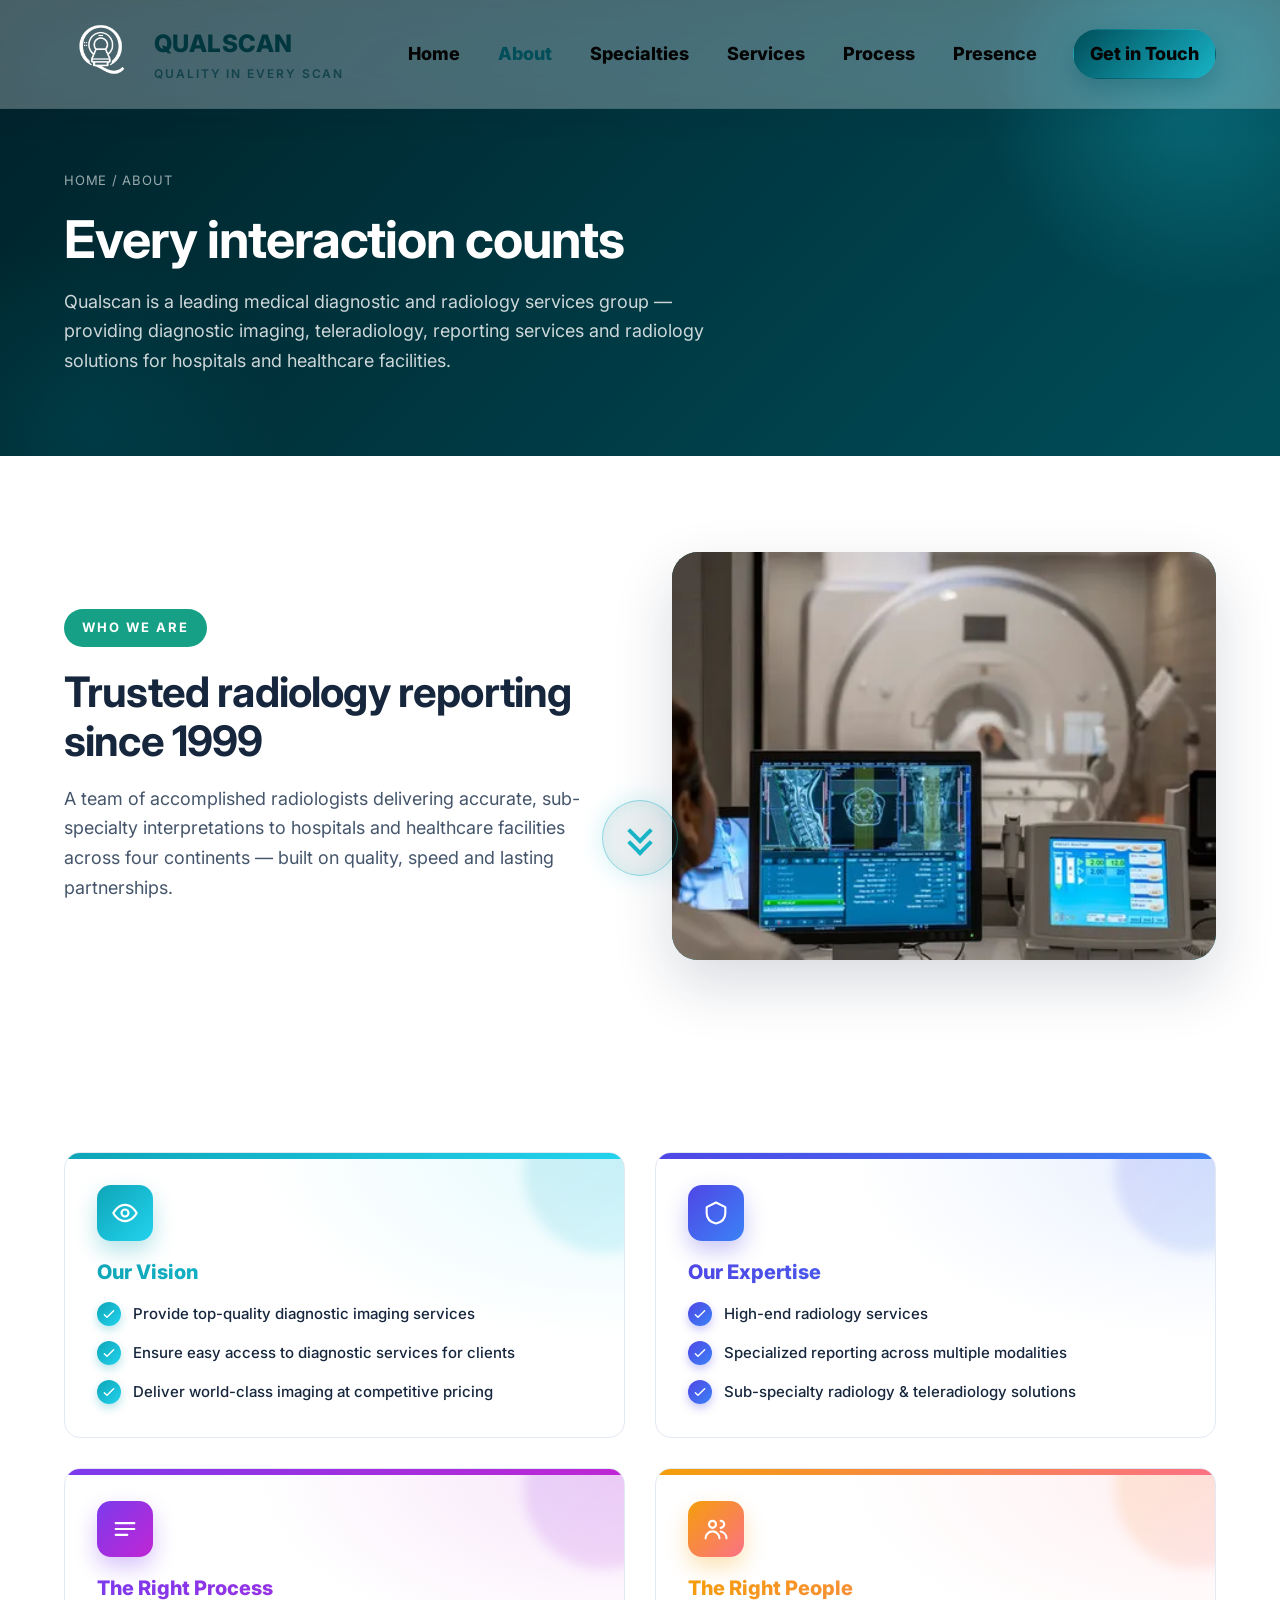
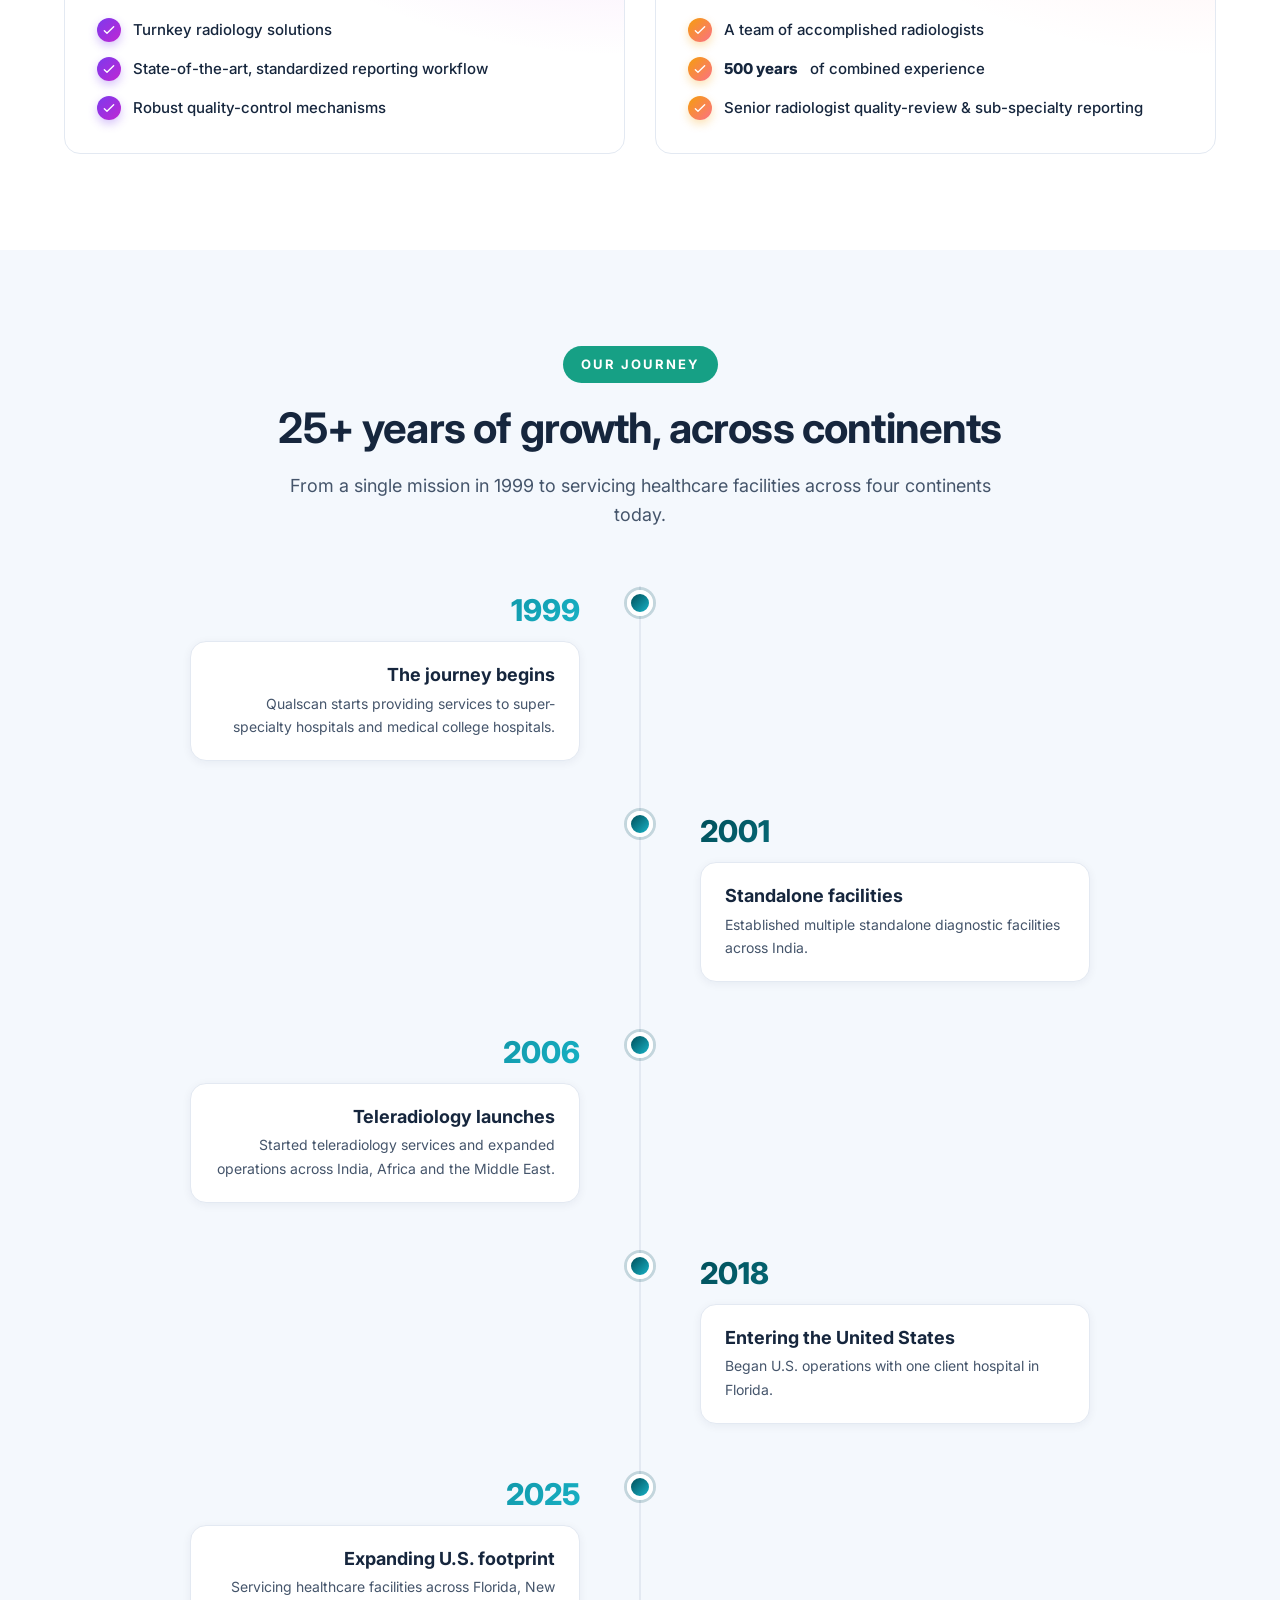
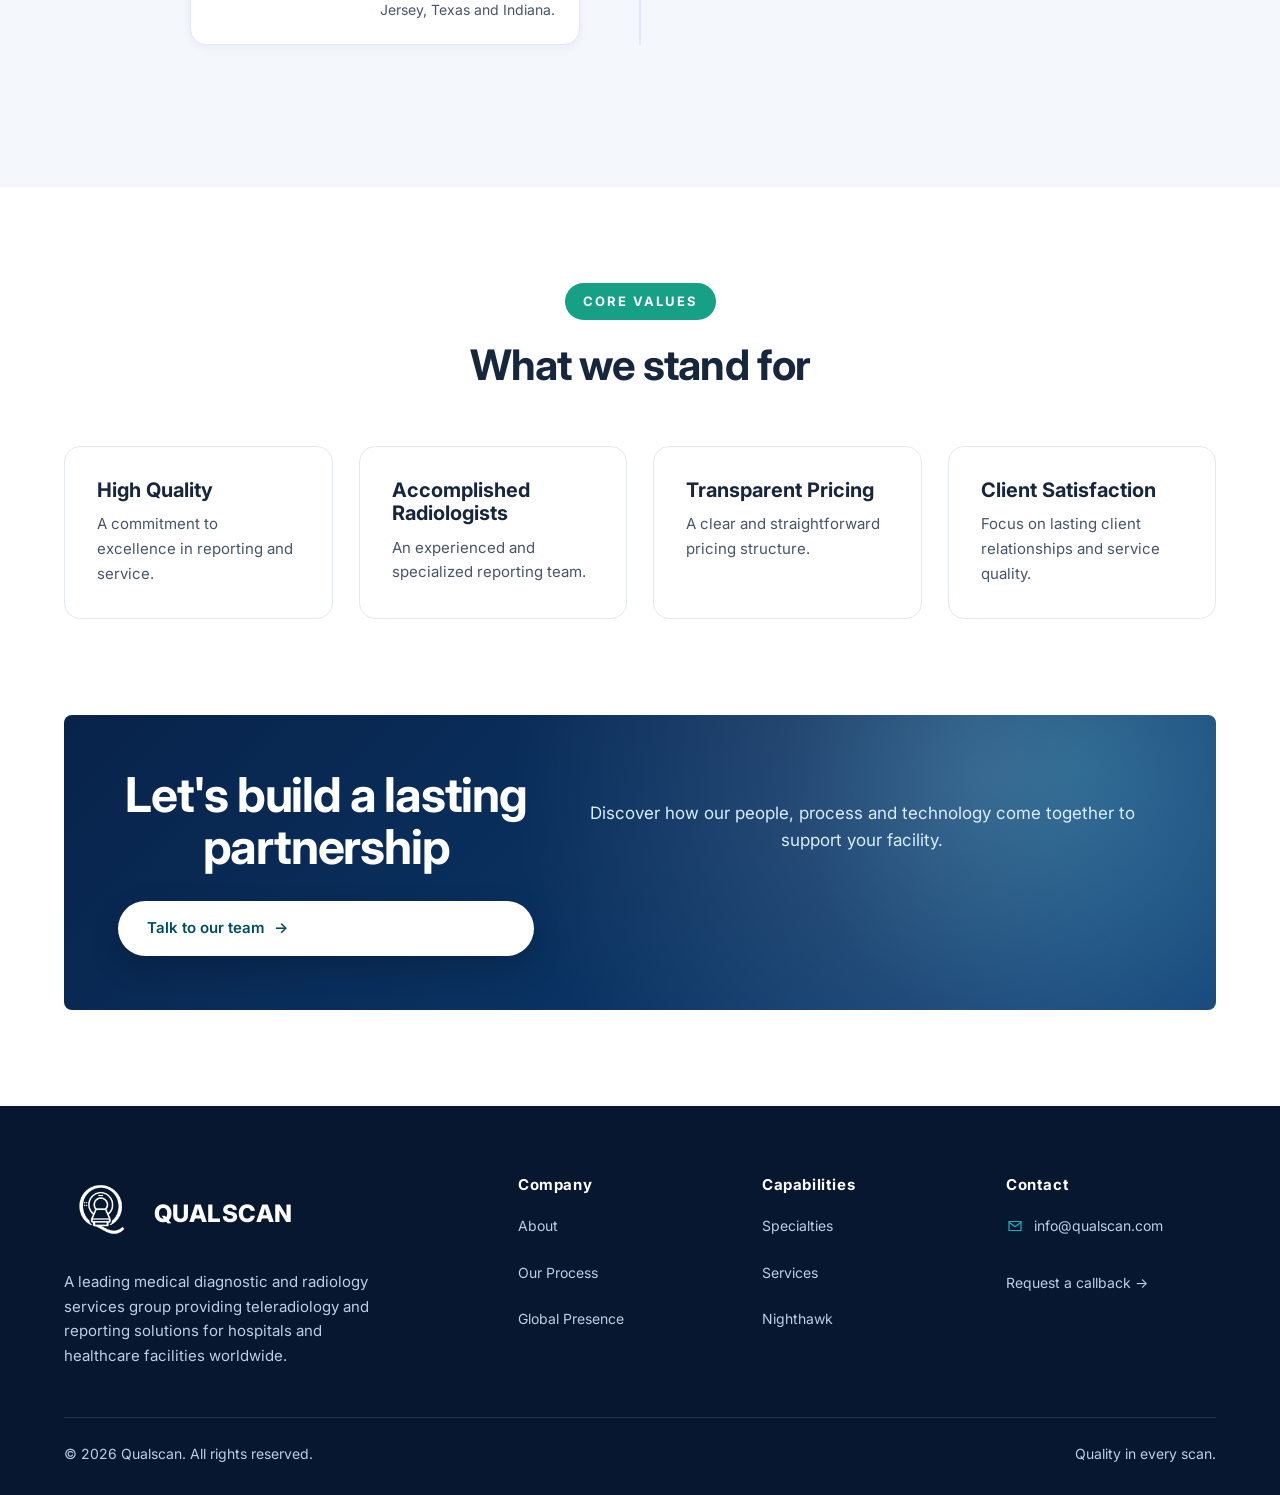
==== commit 2651b048: "Colorful Services cards + site-wide decorative scroll cue - Refactor vibrant card styling into reusa" ====
--- a/about.html
+++ b/about.html
@@ -8,7 +8,7 @@
   <link rel="preconnect" href="https://fonts.googleapis.com" />
   <link rel="preconnect" href="https://fonts.gstatic.com" crossorigin />
   <link href="https://fonts.googleapis.com/css2?family=Inter:wght@400;500;600;700;800&display=swap" rel="stylesheet" />
-  <link rel="stylesheet" href="css/style.css?v=57" />
+  <link rel="stylesheet" href="css/style.css?v=58" />
 </head>
 <body>
 
@@ -61,7 +61,7 @@
   <section class="section">
     <div class="container">
       <div class="grid grid--2 about-highlights">
-        <div class="card about-card about-card--vision" data-reveal data-delay="1">
+        <div class="card vibe-card vibe-card--teal" data-reveal data-delay="1">
           <div class="icon"><svg viewBox="0 0 24 24" fill="none"><circle cx="12" cy="12" r="3" stroke="currentColor" stroke-width="1.8"/><path d="M2 12s3.5-7 10-7 10 7 10 7-3.5 7-10 7-10-7-10-7z" stroke="currentColor" stroke-width="1.8"/></svg></div>
           <h3>Our Vision</h3>
           <ul class="feature-list">
@@ -70,7 +70,7 @@
             <li><svg viewBox="0 0 24 24" fill="none"><path d="M5 13l4 4L19 7" stroke="currentColor" stroke-width="2" stroke-linecap="round" stroke-linejoin="round"/></svg> Deliver world-class imaging at competitive pricing</li>
           </ul>
         </div>
-        <div class="card about-card about-card--expertise" data-reveal data-delay="2">
+        <div class="card vibe-card vibe-card--blue" data-reveal data-delay="2">
           <div class="icon"><svg viewBox="0 0 24 24" fill="none"><path d="M12 3l8 4v5c0 5-3.5 8-8 9-4.5-1-8-4-8-9V7l8-4z" stroke="currentColor" stroke-width="1.8" stroke-linejoin="round"/></svg></div>
           <h3>Our Expertise</h3>
           <ul class="feature-list">
@@ -79,7 +79,7 @@
             <li><svg viewBox="0 0 24 24" fill="none"><path d="M5 13l4 4L19 7" stroke="currentColor" stroke-width="2" stroke-linecap="round" stroke-linejoin="round"/></svg> Sub-specialty radiology &amp; teleradiology solutions</li>
           </ul>
         </div>
-        <div class="card about-card about-card--process" data-reveal data-delay="1">
+        <div class="card vibe-card vibe-card--violet" data-reveal data-delay="1">
           <div class="icon"><svg viewBox="0 0 24 24" fill="none"><path d="M4 7h16M4 12h16M4 17h10" stroke="currentColor" stroke-width="1.8" stroke-linecap="round"/></svg></div>
           <h3>The Right Process</h3>
           <ul class="feature-list">
@@ -88,7 +88,7 @@
             <li><svg viewBox="0 0 24 24" fill="none"><path d="M5 13l4 4L19 7" stroke="currentColor" stroke-width="2" stroke-linecap="round" stroke-linejoin="round"/></svg> Robust quality-control mechanisms</li>
           </ul>
         </div>
-        <div class="card about-card about-card--people" data-reveal data-delay="2">
+        <div class="card vibe-card vibe-card--amber" data-reveal data-delay="2">
           <div class="icon"><svg viewBox="0 0 24 24" fill="none"><circle cx="9" cy="8" r="3" stroke="currentColor" stroke-width="1.8"/><path d="M3 20a6 6 0 0112 0M16 11a3 3 0 100-6M21 20a6 6 0 00-5-5.9" stroke="currentColor" stroke-width="1.8" stroke-linecap="round"/></svg></div>
           <h3>The Right People</h3>
           <ul class="feature-list">
@@ -165,6 +165,11 @@
     </div>
   </section>
 
+  <div class="scroll-down-cue scroll-down-cue--bottom" aria-hidden="true">
+    <span></span>
+    <span></span>
+  </div>
+
   <footer class="site-footer">
     <div class="container">
       <div class="footer-grid">
@@ -180,6 +185,6 @@
     </div>
   </footer>
 
-  <script src="js/main.js?v=57"></script>
+  <script src="js/main.js?v=58"></script>
 </body>
 </html>
--- a/css/style.css
+++ b/css/style.css
@@ -2216,11 +2216,11 @@
 
 /* ============================================================
    ABOUT PAGE — vibrant highlight cards
-   Scoped to .about-card so other pages' .card styling is untouched
+   Scoped to .vibe-card so other pages' .card styling is untouched
    ============================================================ */
 .about-highlights { gap: 30px; }
 
-.about-card {
+.vibe-card {
   position: relative;
   overflow: hidden;
   border: 1px solid var(--c-line);
@@ -2231,7 +2231,7 @@
 }
 
 /* colored top accent bar */
-.about-card::before {
+.vibe-card::before {
   content: "";
   position: absolute;
   inset: 0 0 auto 0;
@@ -2240,7 +2240,7 @@
 }
 
 /* soft colored glow blob in the corner */
-.about-card::after {
+.vibe-card::after {
   content: "";
   position: absolute;
   right: -60px;
@@ -2255,14 +2255,14 @@
   transition: transform 0.5s var(--ease), opacity 0.5s var(--ease);
 }
 
-.about-card .icon {
+.vibe-card .icon {
   background: var(--ac-grad);
   color: #fff;
   box-shadow: 0 10px 22px var(--ac-shadow);
   transition: transform 0.45s var(--ease);
 }
 
-.about-card h3 {
+.vibe-card h3 {
   background: var(--ac-grad);
   -webkit-background-clip: text;
   background-clip: text;
@@ -2271,13 +2271,13 @@
   font-weight: 800;
 }
 
-.about-card .feature-list li {
+.vibe-card .feature-list li {
   font-weight: 500;
   color: var(--c-ink);
 }
 
 /* colored check badges */
-.about-card .feature-list li svg {
+.vibe-card .feature-list li svg {
   width: 24px;
   height: 24px;
   padding: 4px;
@@ -2288,37 +2288,66 @@
   margin-top: 0;
 }
 
-.about-card:hover {
+.vibe-card:hover {
   transform: translateY(-8px);
   box-shadow: 0 22px 46px var(--ac-shadow);
   border-color: transparent;
 }
-.about-card:hover::after { transform: scale(1.25); opacity: 0.2; }
-.about-card:hover .icon { transform: scale(1.08) rotate(-4deg); }
+.vibe-card:hover::after { transform: scale(1.25); opacity: 0.2; }
+.vibe-card:hover .icon { transform: scale(1.08) rotate(-4deg); }
 
 /* per-card color themes */
-.about-card--vision {
+.vibe-card--teal {
   --ac-grad: linear-gradient(135deg, #0ea5b7 0%, #22d3ee 100%);
   --ac-shadow: rgba(14, 165, 183, 0.30);
   --ac-tint: rgba(34, 211, 238, 0.12);
-}
-.about-card--expertise {
+  --ac-solid: #0e7f8c;
+}
+.vibe-card--blue {
   --ac-grad: linear-gradient(135deg, #4f46e5 0%, #3b82f6 100%);
   --ac-shadow: rgba(79, 70, 229, 0.30);
   --ac-tint: rgba(59, 130, 246, 0.12);
-}
-.about-card--process {
+  --ac-solid: #3730c4;
+}
+.vibe-card--violet {
   --ac-grad: linear-gradient(135deg, #7c3aed 0%, #c026d3 100%);
   --ac-shadow: rgba(124, 58, 237, 0.30);
   --ac-tint: rgba(192, 38, 211, 0.12);
-}
-.about-card--people {
+  --ac-solid: #7c3aed;
+}
+.vibe-card--amber {
   --ac-grad: linear-gradient(135deg, #f59e0b 0%, #fb7185 100%);
   --ac-shadow: rgba(245, 158, 11, 0.30);
   --ac-tint: rgba(251, 113, 133, 0.12);
-}
-
-.about-card .feature-list li strong {
+  --ac-solid: #e0760b;
+}
+.vibe-card--rose {
+  --ac-grad: linear-gradient(135deg, #e11d8f 0%, #fb7185 100%);
+  --ac-shadow: rgba(225, 29, 143, 0.30);
+  --ac-tint: rgba(251, 113, 133, 0.12);
+  --ac-solid: #c01679;
+}
+.vibe-card--green {
+  --ac-grad: linear-gradient(135deg, #0d9488 0%, #34d399 100%);
+  --ac-shadow: rgba(13, 148, 136, 0.30);
+  --ac-tint: rgba(52, 211, 153, 0.14);
+  --ac-solid: #0a7d73;
+}
+
+.vibe-card p { color: var(--c-body); }
+
+.vibe-card .feature-list li strong {
   font-weight: 800;
   color: var(--c-ink);
 }
+
+/* colored pill inside vibe cards */
+.vibe-card .pill {
+  background: var(--ac-tint);
+  color: var(--ac-solid);
+  border-color: transparent;
+  font-weight: 700;
+}
+
+/* Decorative scroll cue — non-interactive on every page */
+.scroll-down-cue--bottom { cursor: default; pointer-events: none; }
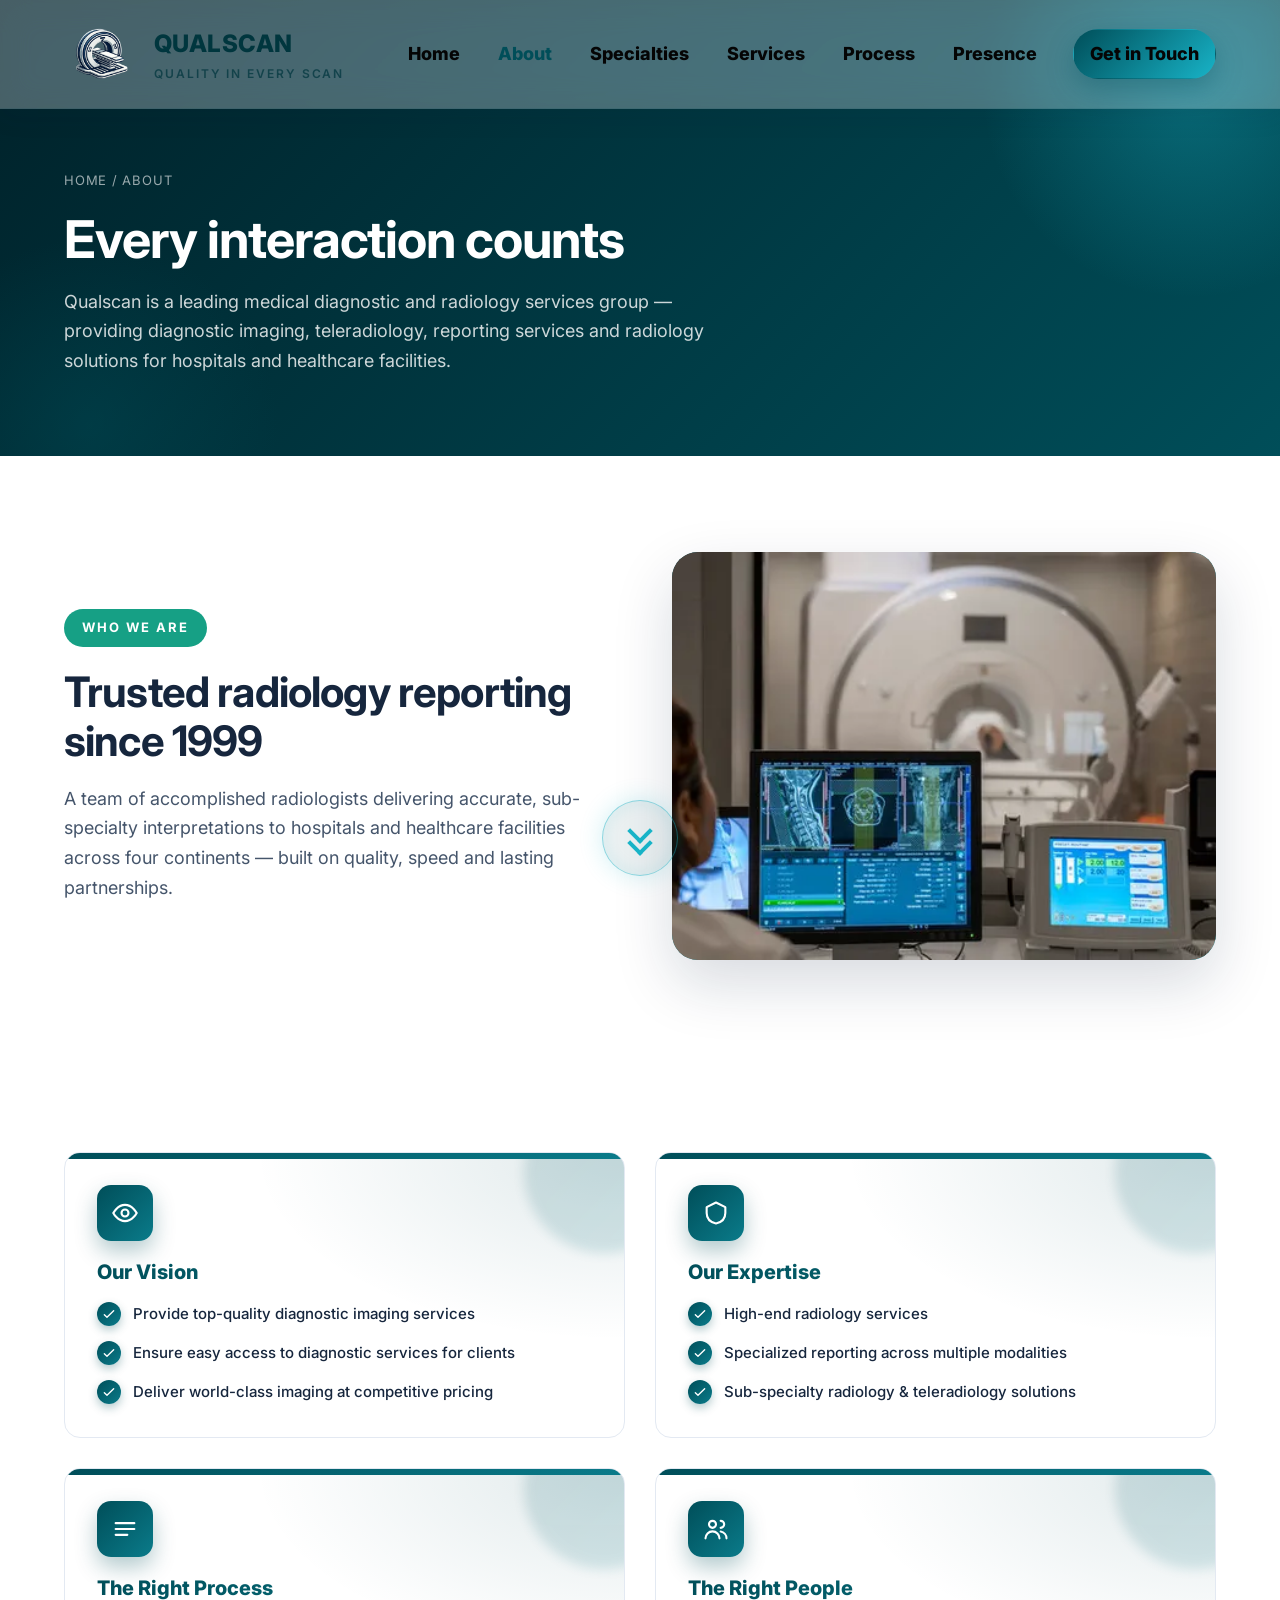
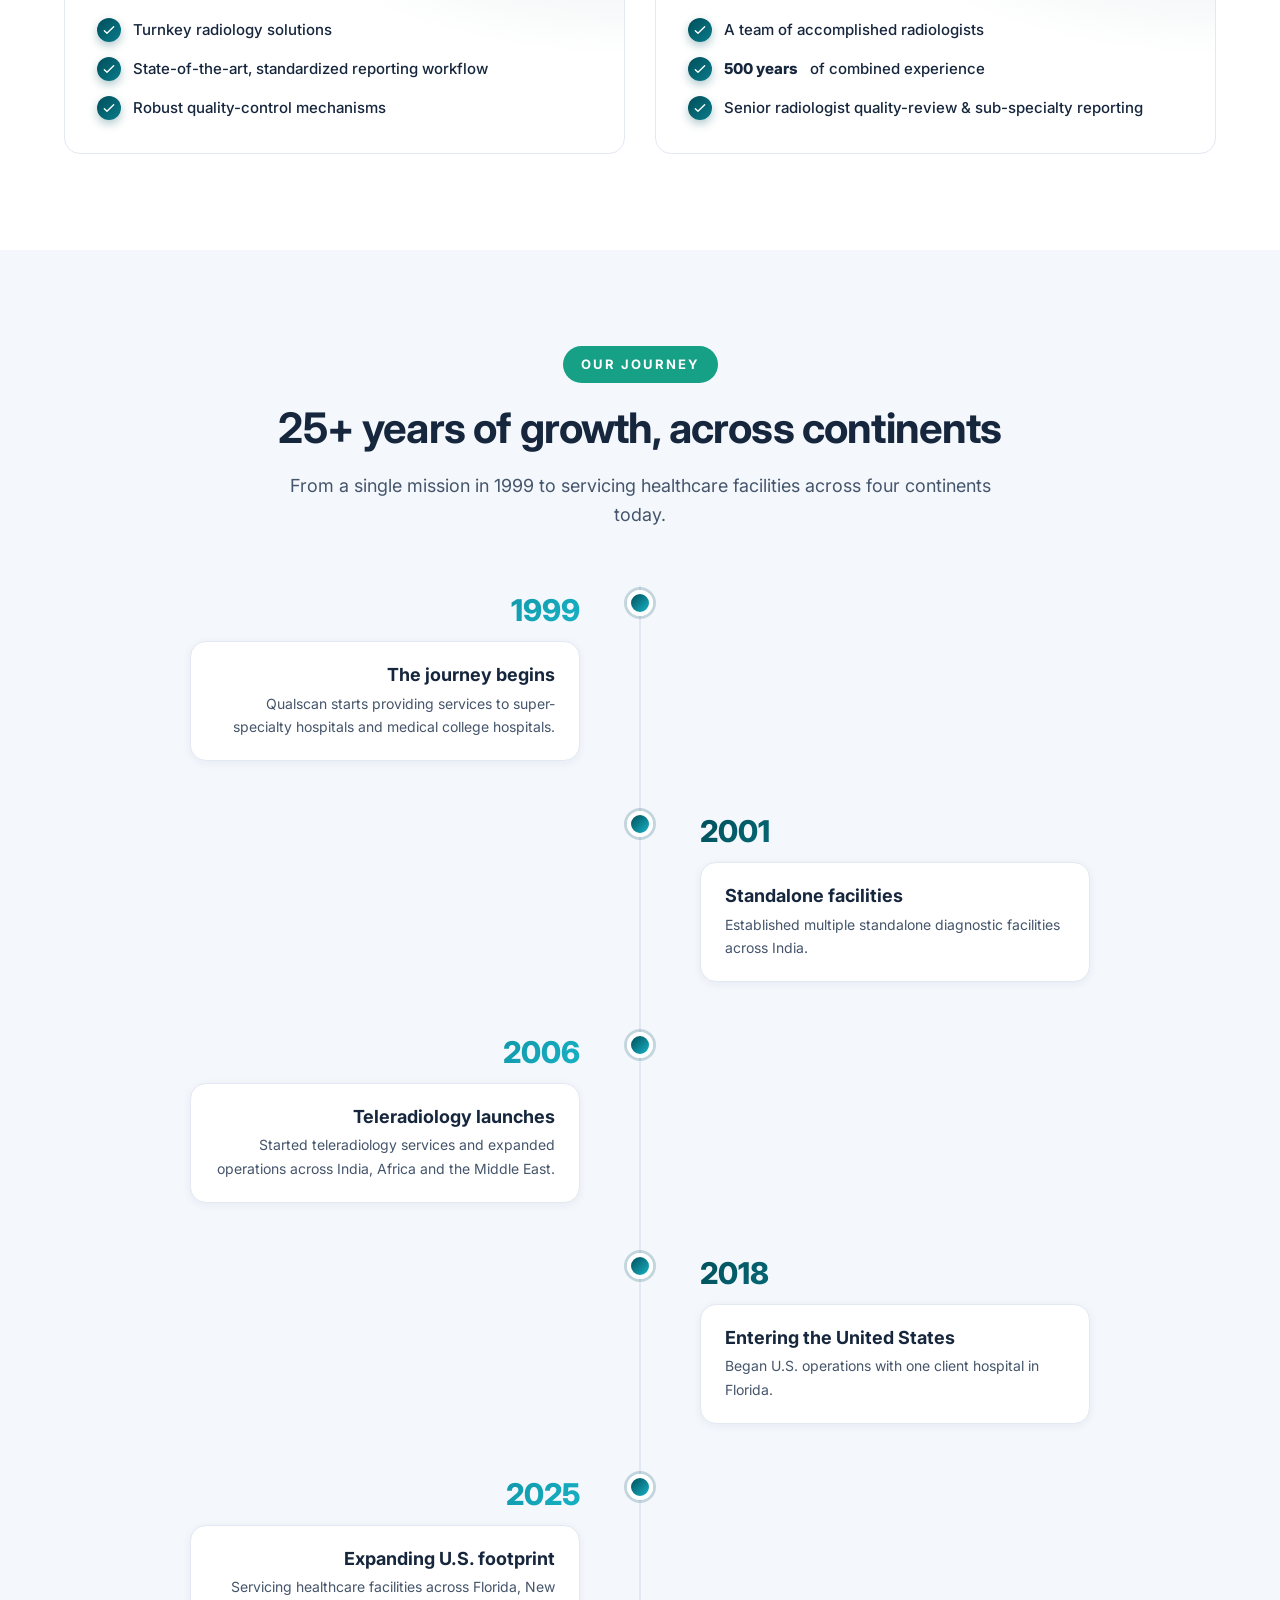
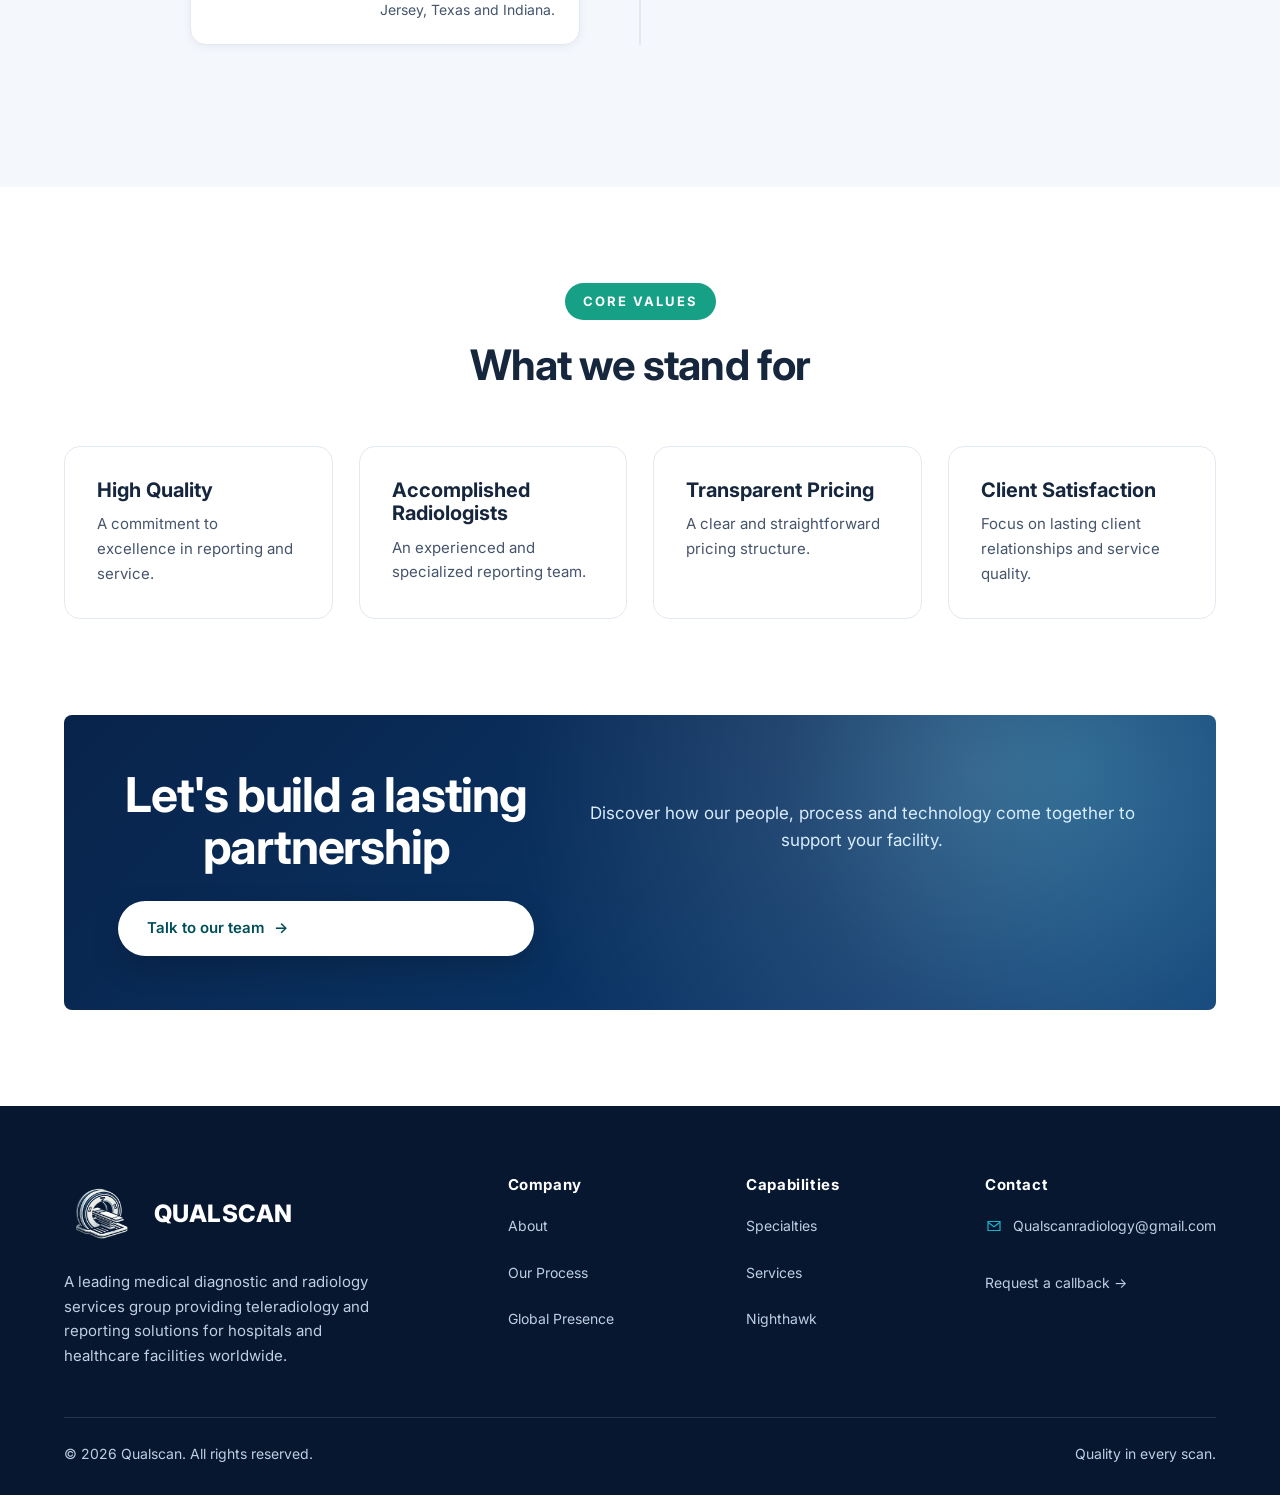
==== commit 4d2269d3: "Update contact email, logo, and unify card color scheme to brand teal Co-authored-by: sudeep66102005" ====
--- a/about.html
+++ b/about.html
@@ -15,7 +15,7 @@
   <header class="site-header header--solid">
     <div class="container nav">
       <a href="index.html" class="brand">
-        <span class="brand-mark brand-mark--logo" aria-hidden="true"><img src="assets/logo 3.png" alt="Qualscan logo" /></span>
+        <span class="brand-mark brand-mark--logo" aria-hidden="true"><img src="assets/logo.png" alt="Qualscan logo" /></span>
         <span>Qualscan<small>Quality in every scan</small></span>
       </a>
       <nav class="nav-links" aria-label="Primary">
@@ -174,12 +174,12 @@
     <div class="container">
       <div class="footer-grid">
         <div class="footer-about">
-          <div class="brand"><span class="brand-mark brand-mark--logo" aria-hidden="true"><img src="assets/logo 3.png" alt="Qualscan logo" /></span><span>Qualscan</span></div>
+          <div class="brand"><span class="brand-mark brand-mark--logo" aria-hidden="true"><img src="assets/logo.png" alt="Qualscan logo" /></span><span>Qualscan</span></div>
           <p>A leading medical diagnostic and radiology services group providing teleradiology and reporting solutions for hospitals and healthcare facilities worldwide.</p>
         </div>
         <div class="footer-col"><h4>Company</h4><a href="about.html">About</a><a href="process.html">Our Process</a><a href="presence.html">Global Presence</a></div>
         <div class="footer-col"><h4>Capabilities</h4><a href="specialties.html">Specialties</a><a href="services.html">Services</a><a href="services.html">Nighthawk</a></div>
-        <div class="footer-col footer-contact"><h4>Contact</h4><a href="mailto:info@qualscan.com"><svg viewBox="0 0 24 24" fill="none"><path d="M4 6h16v12H4z" stroke="currentColor" stroke-width="1.6"/><path d="M4 7l8 6 8-6" stroke="currentColor" stroke-width="1.6"/></svg> info@qualscan.com</a><a href="contact.html" style="margin-top:10px;">Request a callback →</a></div>
+        <div class="footer-col footer-contact"><h4>Contact</h4><a href="mailto:Qualscanradiology@gmail.com"><svg viewBox="0 0 24 24" fill="none"><path d="M4 6h16v12H4z" stroke="currentColor" stroke-width="1.6"/><path d="M4 7l8 6 8-6" stroke="currentColor" stroke-width="1.6"/></svg> Qualscanradiology@gmail.com</a><a href="contact.html" style="margin-top:10px;">Request a callback →</a></div>
       </div>
       <div class="footer-bottom"><span>© <span id="year">2026</span> Qualscan. All rights reserved.</span><span>Quality in every scan.</span></div>
     </div>
--- a/css/style.css
+++ b/css/style.css
@@ -2296,42 +2296,42 @@
 .vibe-card:hover::after { transform: scale(1.25); opacity: 0.2; }
 .vibe-card:hover .icon { transform: scale(1.08) rotate(-4deg); }
 
-/* per-card color themes */
+/* per-card color themes — unified to the brand teal (#004e59) */
 .vibe-card--teal {
-  --ac-grad: linear-gradient(135deg, #0ea5b7 0%, #22d3ee 100%);
-  --ac-shadow: rgba(14, 165, 183, 0.30);
-  --ac-tint: rgba(34, 211, 238, 0.12);
-  --ac-solid: #0e7f8c;
+  --ac-grad: linear-gradient(135deg, #004e59 0%, #0a7b8a 100%);
+  --ac-shadow: rgba(0, 78, 89, 0.30);
+  --ac-tint: rgba(0, 78, 89, 0.12);
+  --ac-solid: #004e59;
 }
 .vibe-card--blue {
-  --ac-grad: linear-gradient(135deg, #4f46e5 0%, #3b82f6 100%);
-  --ac-shadow: rgba(79, 70, 229, 0.30);
-  --ac-tint: rgba(59, 130, 246, 0.12);
-  --ac-solid: #3730c4;
+  --ac-grad: linear-gradient(135deg, #004e59 0%, #0a7b8a 100%);
+  --ac-shadow: rgba(0, 78, 89, 0.30);
+  --ac-tint: rgba(0, 78, 89, 0.12);
+  --ac-solid: #004e59;
 }
 .vibe-card--violet {
-  --ac-grad: linear-gradient(135deg, #7c3aed 0%, #c026d3 100%);
-  --ac-shadow: rgba(124, 58, 237, 0.30);
-  --ac-tint: rgba(192, 38, 211, 0.12);
-  --ac-solid: #7c3aed;
+  --ac-grad: linear-gradient(135deg, #004e59 0%, #0a7b8a 100%);
+  --ac-shadow: rgba(0, 78, 89, 0.30);
+  --ac-tint: rgba(0, 78, 89, 0.12);
+  --ac-solid: #004e59;
 }
 .vibe-card--amber {
-  --ac-grad: linear-gradient(135deg, #f59e0b 0%, #fb7185 100%);
-  --ac-shadow: rgba(245, 158, 11, 0.30);
-  --ac-tint: rgba(251, 113, 133, 0.12);
-  --ac-solid: #e0760b;
+  --ac-grad: linear-gradient(135deg, #004e59 0%, #0a7b8a 100%);
+  --ac-shadow: rgba(0, 78, 89, 0.30);
+  --ac-tint: rgba(0, 78, 89, 0.12);
+  --ac-solid: #004e59;
 }
 .vibe-card--rose {
-  --ac-grad: linear-gradient(135deg, #e11d8f 0%, #fb7185 100%);
-  --ac-shadow: rgba(225, 29, 143, 0.30);
-  --ac-tint: rgba(251, 113, 133, 0.12);
-  --ac-solid: #c01679;
+  --ac-grad: linear-gradient(135deg, #004e59 0%, #0a7b8a 100%);
+  --ac-shadow: rgba(0, 78, 89, 0.30);
+  --ac-tint: rgba(0, 78, 89, 0.12);
+  --ac-solid: #004e59;
 }
 .vibe-card--green {
-  --ac-grad: linear-gradient(135deg, #0d9488 0%, #34d399 100%);
-  --ac-shadow: rgba(13, 148, 136, 0.30);
-  --ac-tint: rgba(52, 211, 153, 0.14);
-  --ac-solid: #0a7d73;
+  --ac-grad: linear-gradient(135deg, #004e59 0%, #0a7b8a 100%);
+  --ac-shadow: rgba(0, 78, 89, 0.30);
+  --ac-tint: rgba(0, 78, 89, 0.12);
+  --ac-solid: #004e59;
 }
 
 .vibe-card p { color: var(--c-body); }
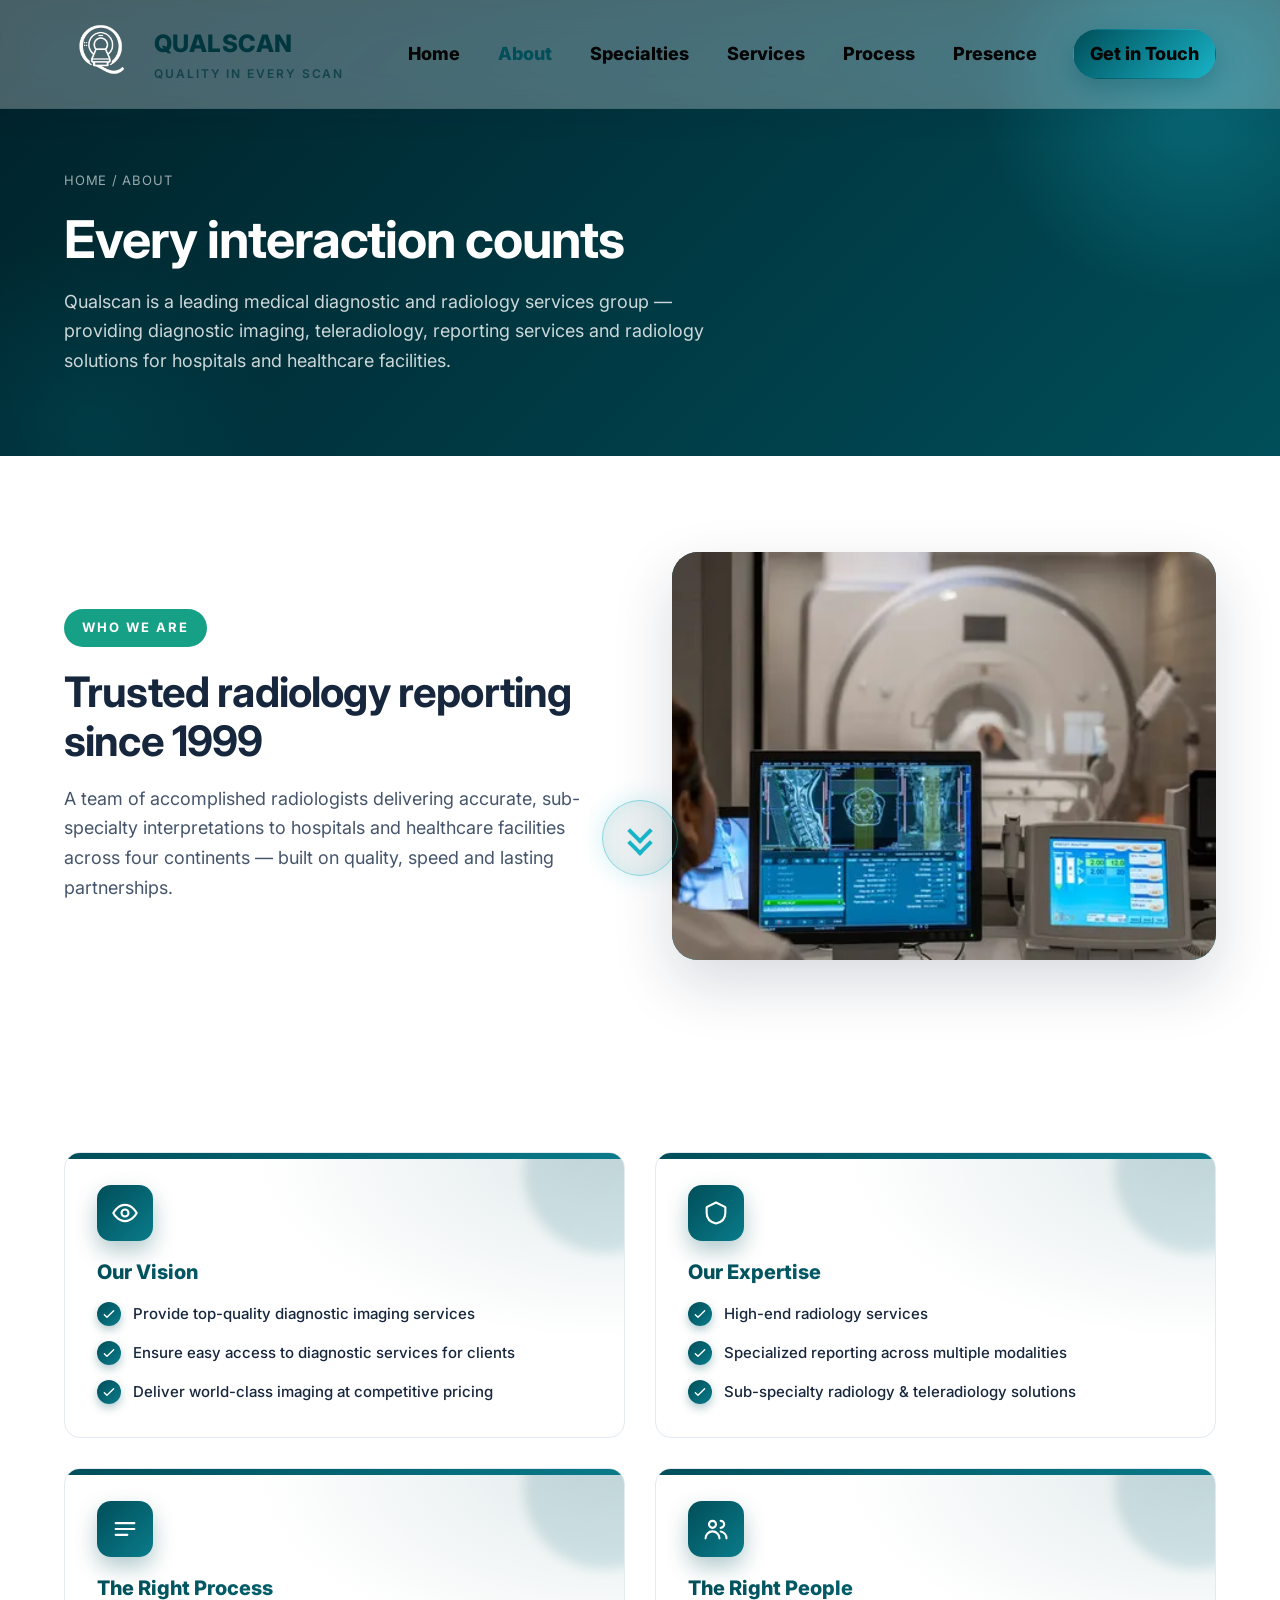
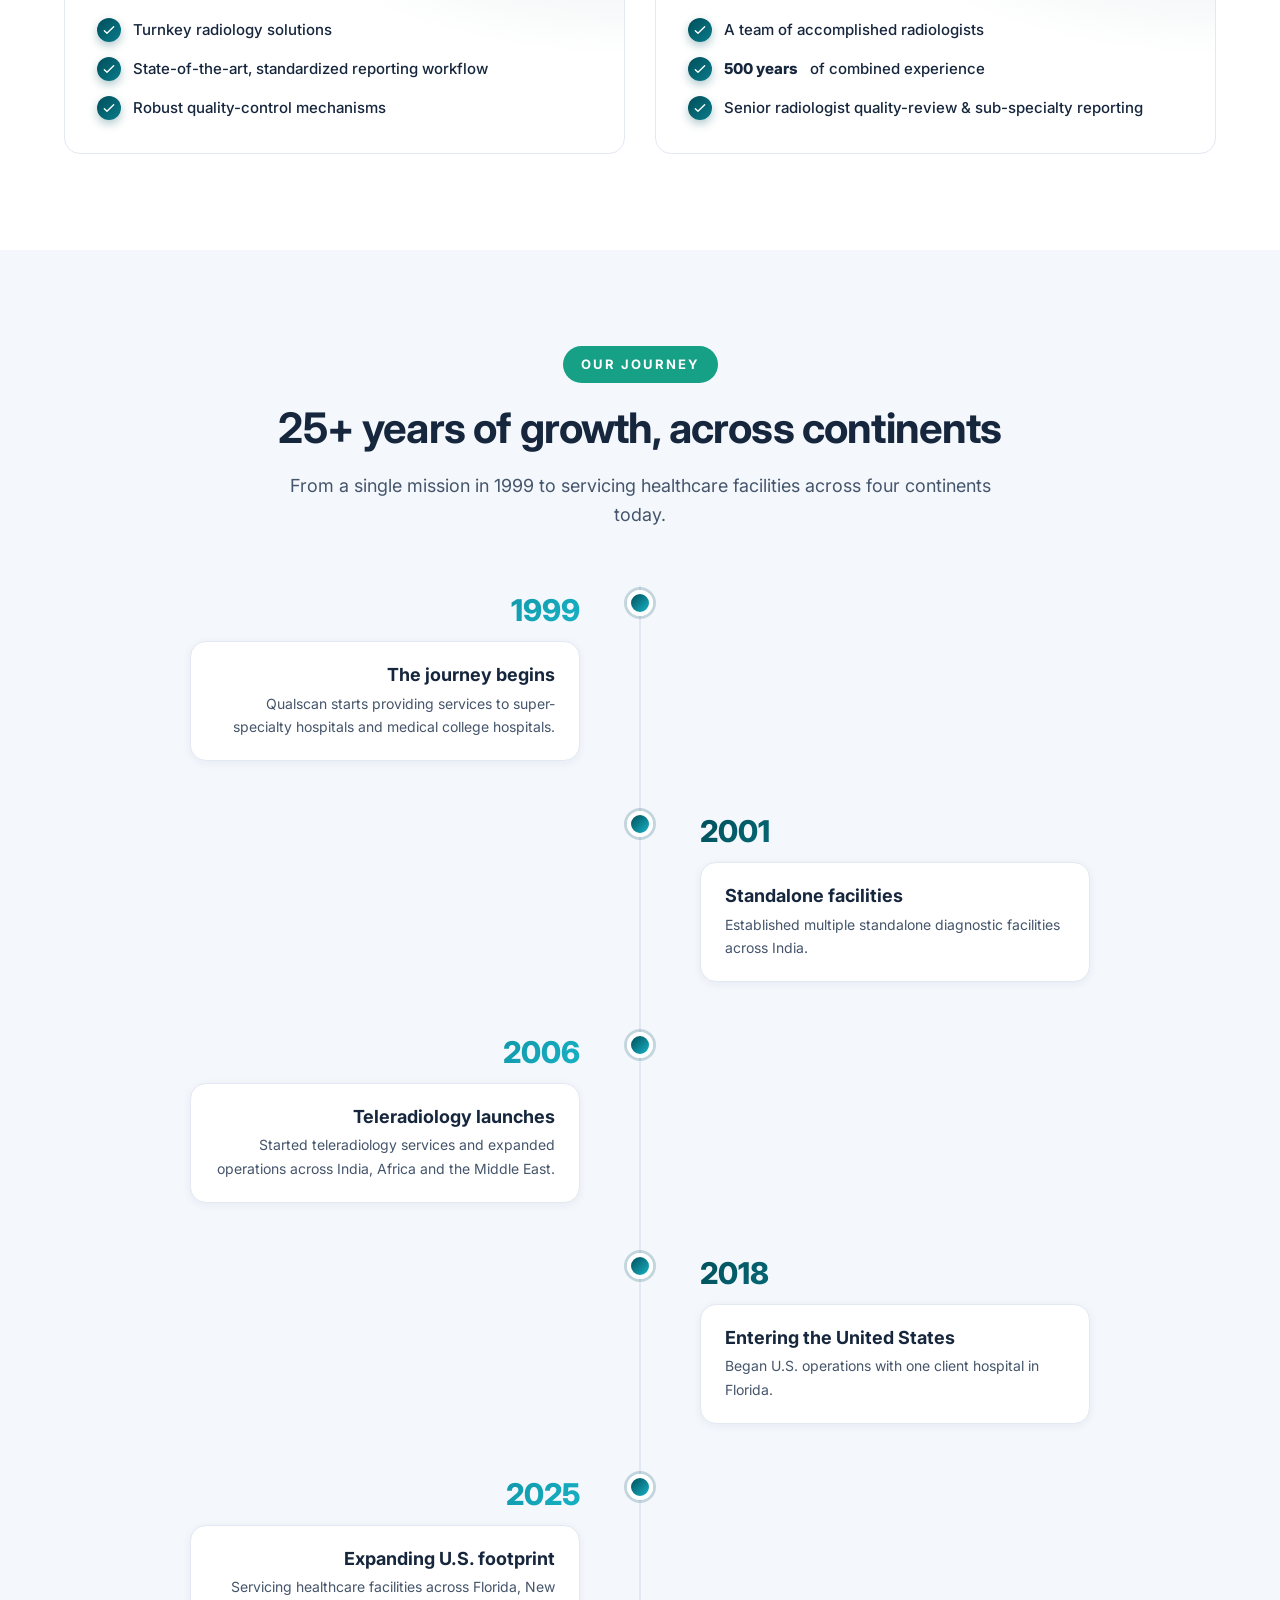
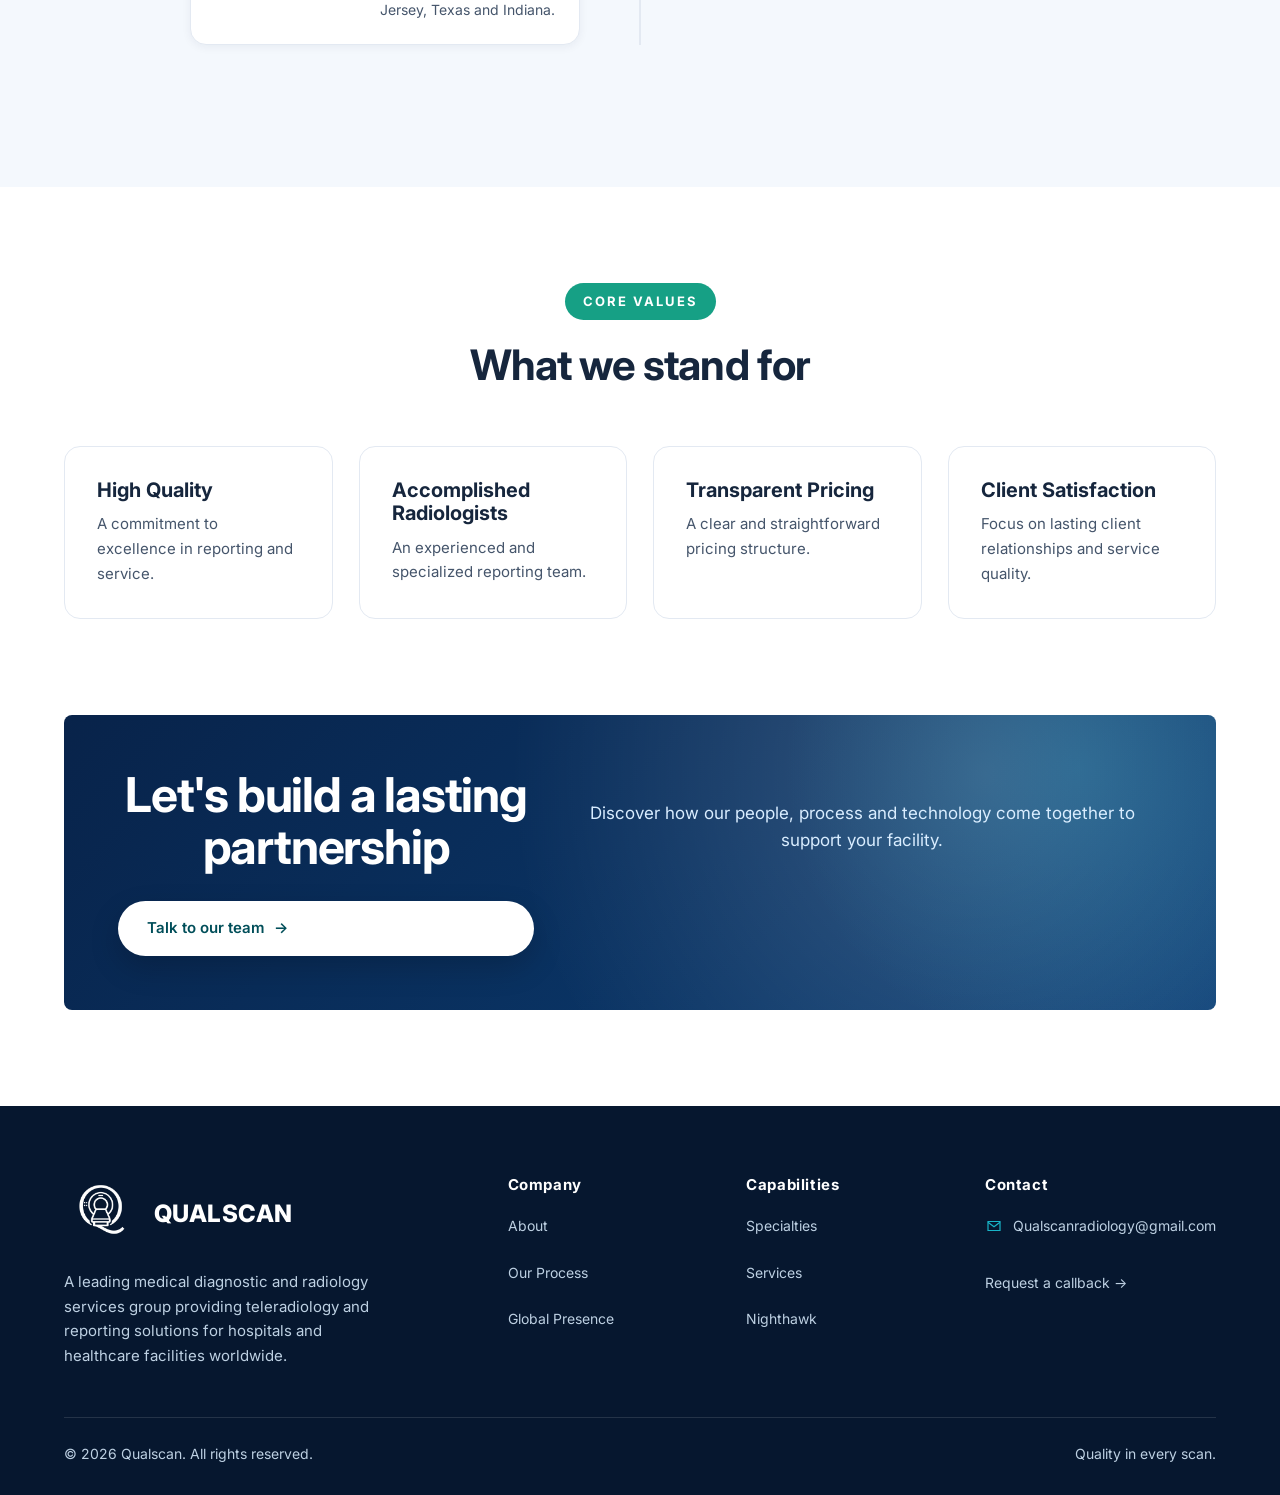
==== commit e5dc965d: "Revert logo to previous version (logo 3.png)" ====
--- a/about.html
+++ b/about.html
@@ -15,7 +15,7 @@
   <header class="site-header header--solid">
     <div class="container nav">
       <a href="index.html" class="brand">
-        <span class="brand-mark brand-mark--logo" aria-hidden="true"><img src="assets/logo.png" alt="Qualscan logo" /></span>
+        <span class="brand-mark brand-mark--logo" aria-hidden="true"><img src="assets/logo 3.png" alt="Qualscan logo" /></span>
         <span>Qualscan<small>Quality in every scan</small></span>
       </a>
       <nav class="nav-links" aria-label="Primary">
@@ -174,7 +174,7 @@
     <div class="container">
       <div class="footer-grid">
         <div class="footer-about">
-          <div class="brand"><span class="brand-mark brand-mark--logo" aria-hidden="true"><img src="assets/logo.png" alt="Qualscan logo" /></span><span>Qualscan</span></div>
+          <div class="brand"><span class="brand-mark brand-mark--logo" aria-hidden="true"><img src="assets/logo 3.png" alt="Qualscan logo" /></span><span>Qualscan</span></div>
           <p>A leading medical diagnostic and radiology services group providing teleradiology and reporting solutions for hospitals and healthcare facilities worldwide.</p>
         </div>
         <div class="footer-col"><h4>Company</h4><a href="about.html">About</a><a href="process.html">Our Process</a><a href="presence.html">Global Presence</a></div>
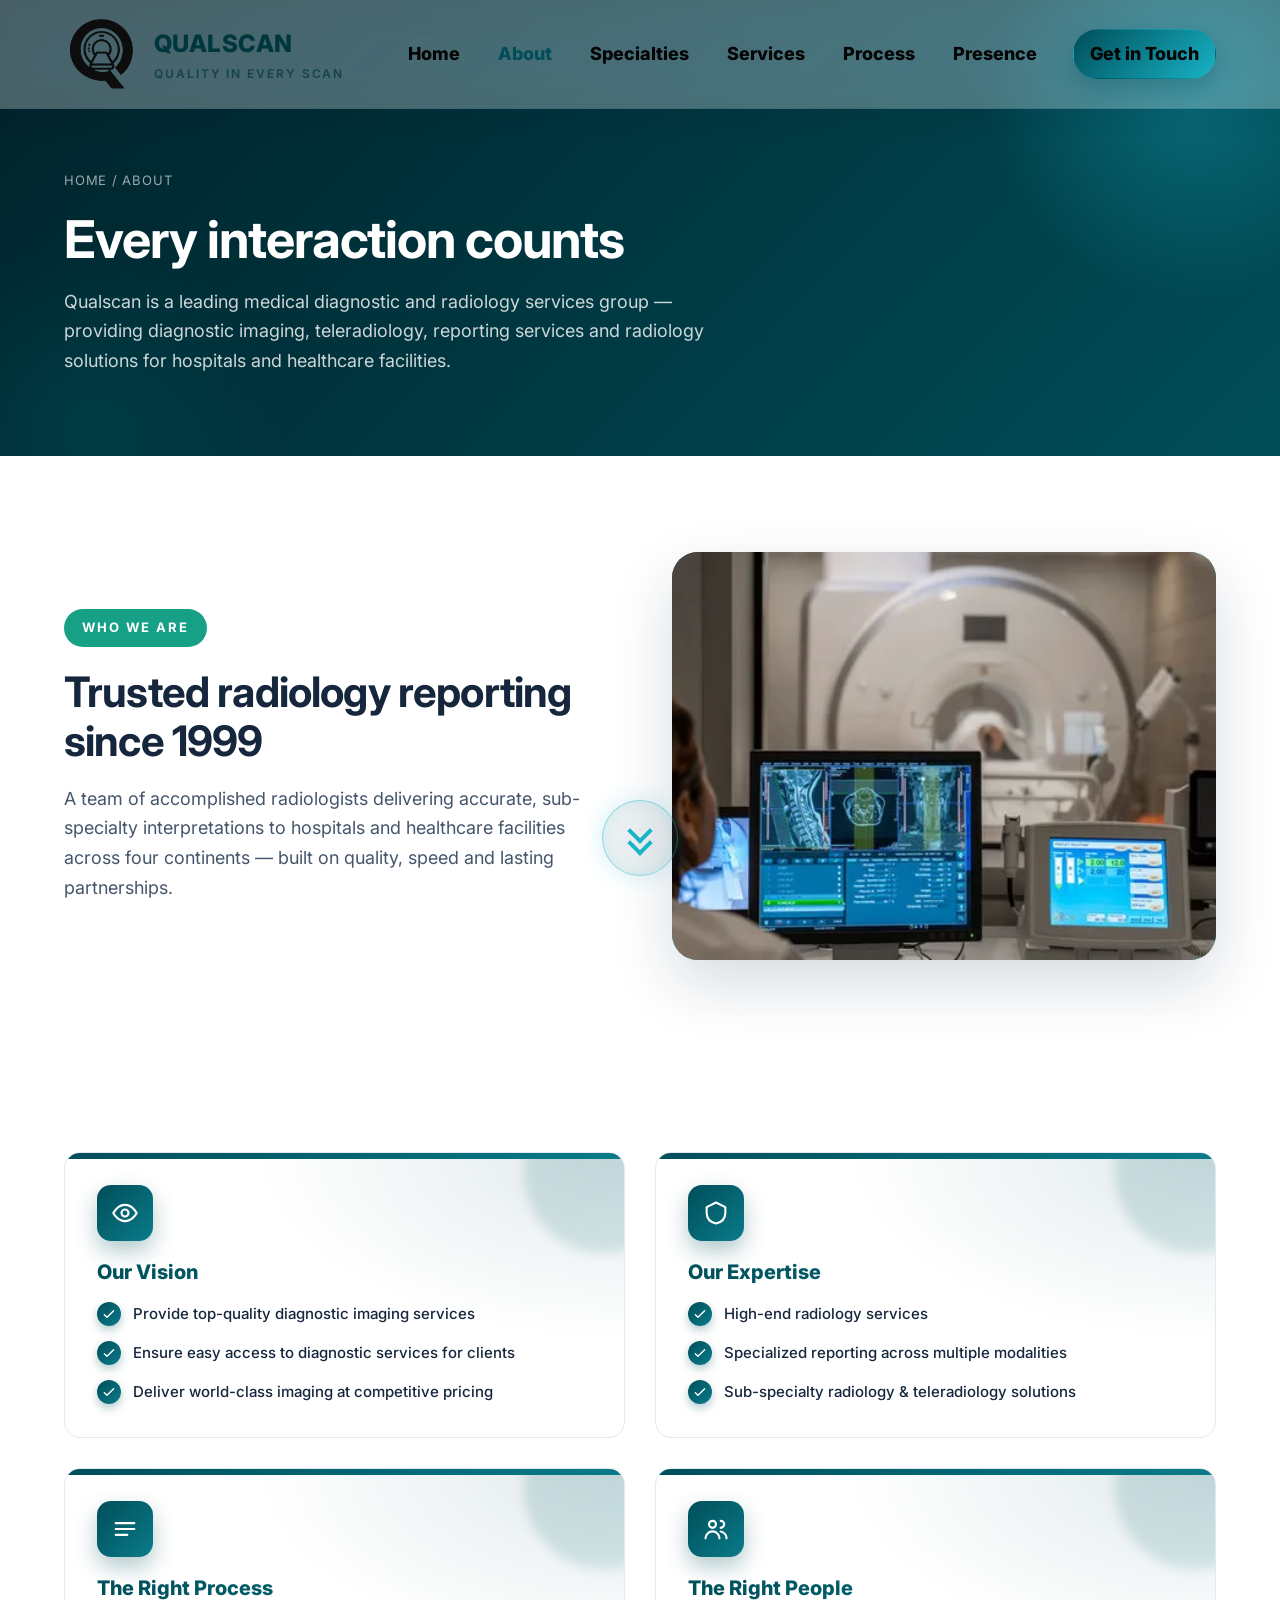
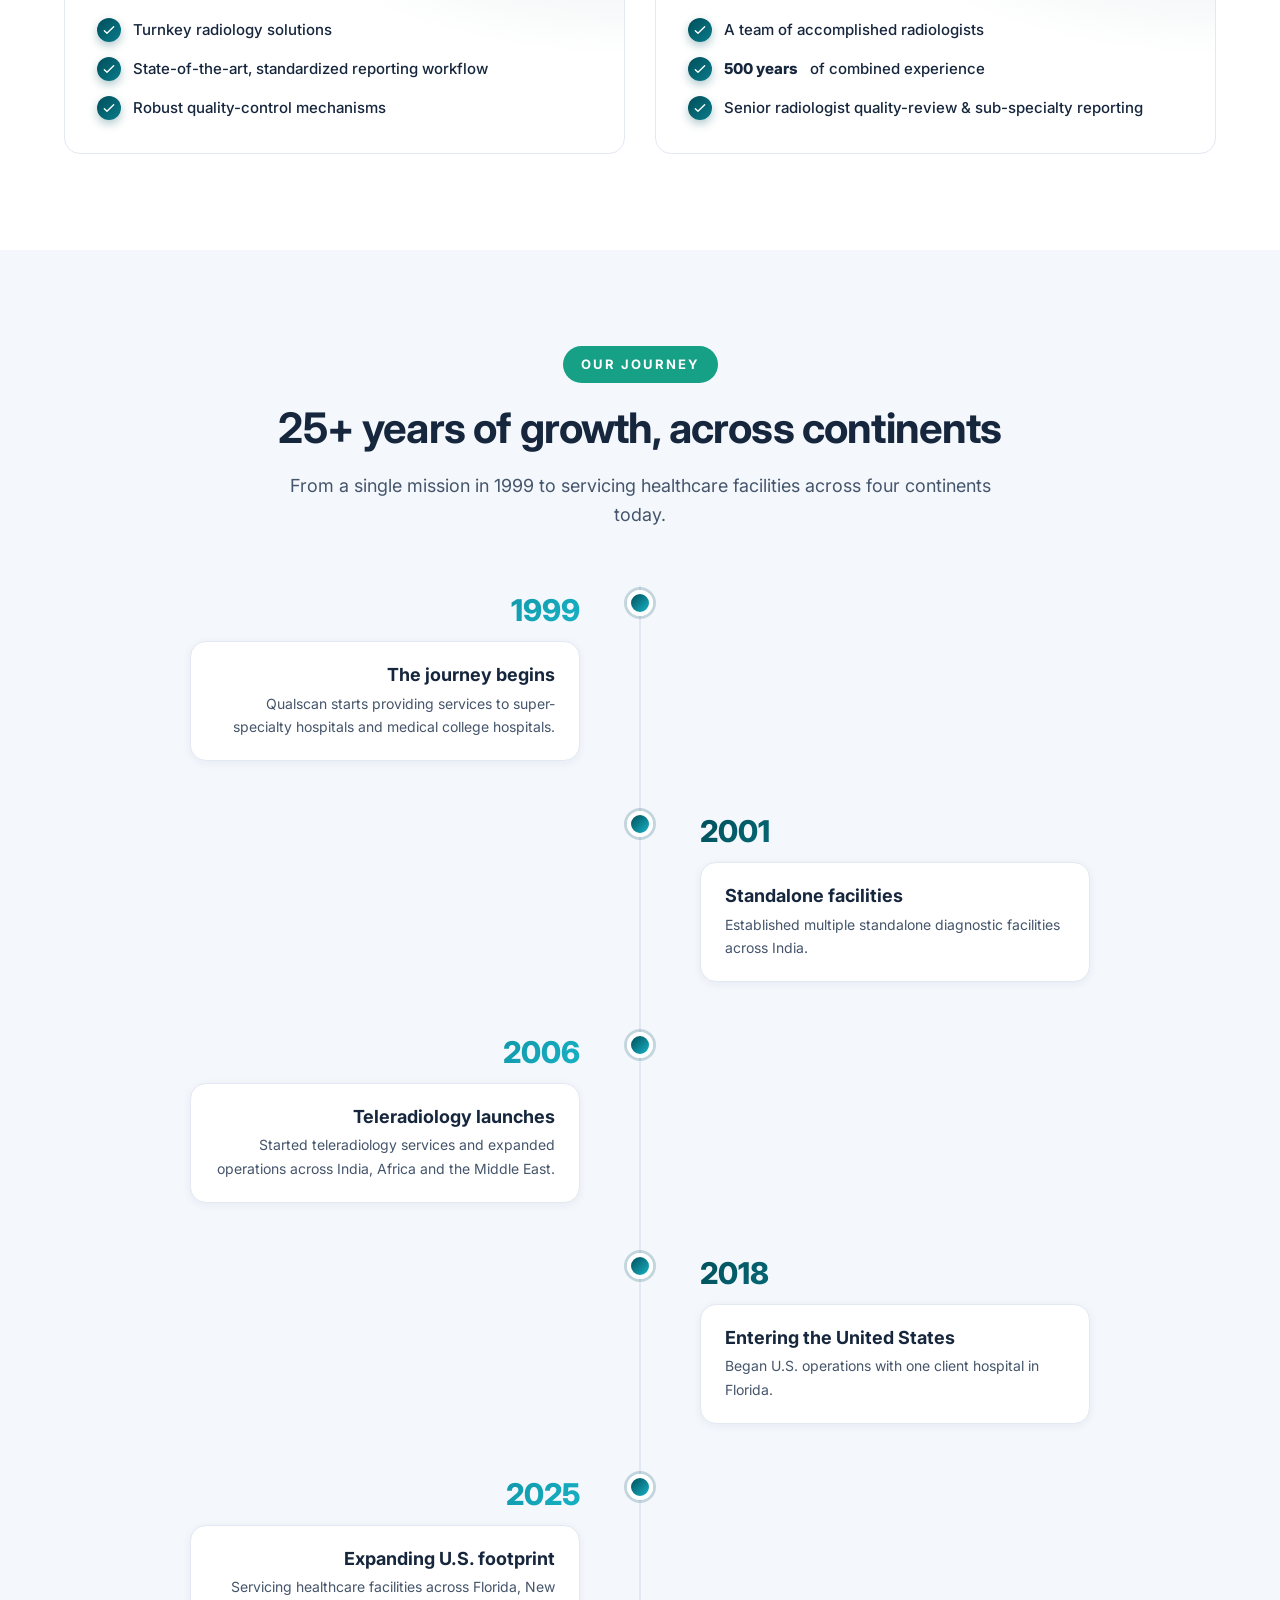
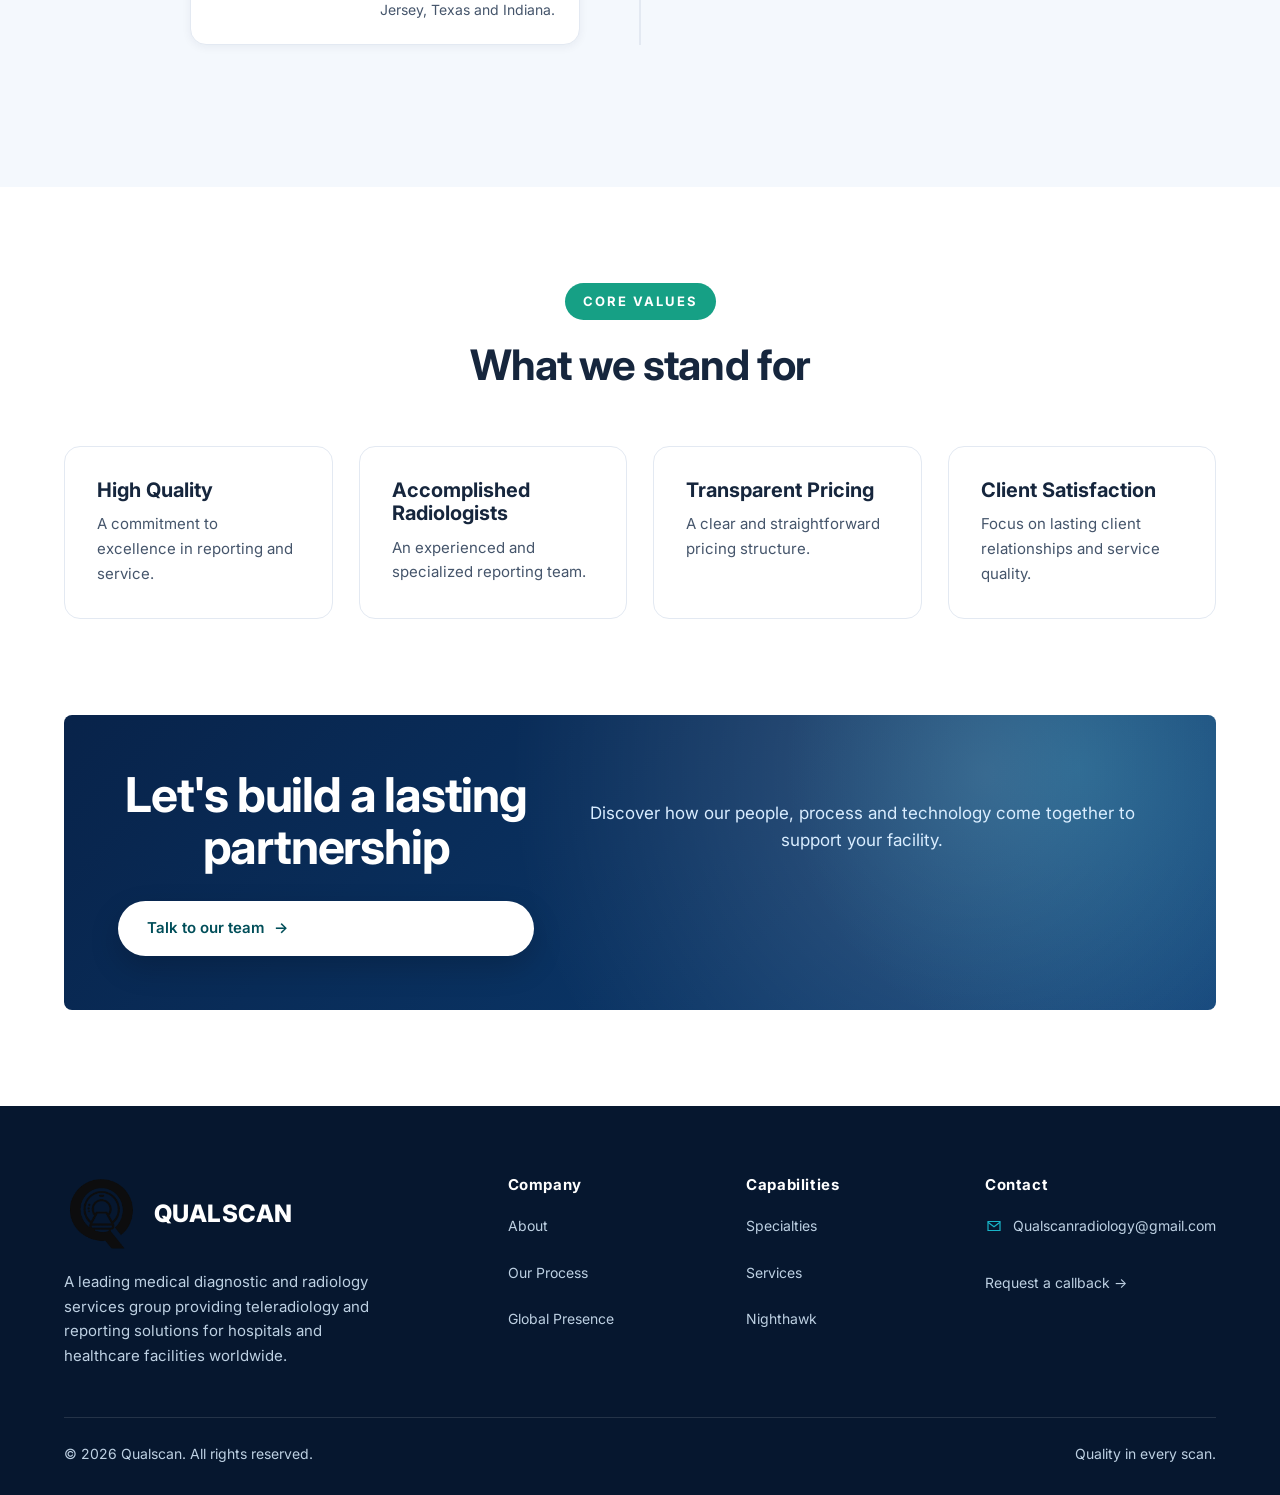
==== commit f432d5bf: "Update site logo to assets/logoy.png" ====
--- a/about.html
+++ b/about.html
@@ -15,7 +15,7 @@
   <header class="site-header header--solid">
     <div class="container nav">
       <a href="index.html" class="brand">
-        <span class="brand-mark brand-mark--logo" aria-hidden="true"><img src="assets/logo 3.png" alt="Qualscan logo" /></span>
+        <span class="brand-mark brand-mark--logo" aria-hidden="true"><img src="assets/logoy.png" alt="Qualscan logo" /></span>
         <span>Qualscan<small>Quality in every scan</small></span>
       </a>
       <nav class="nav-links" aria-label="Primary">
@@ -174,7 +174,7 @@
     <div class="container">
       <div class="footer-grid">
         <div class="footer-about">
-          <div class="brand"><span class="brand-mark brand-mark--logo" aria-hidden="true"><img src="assets/logo 3.png" alt="Qualscan logo" /></span><span>Qualscan</span></div>
+          <div class="brand"><span class="brand-mark brand-mark--logo" aria-hidden="true"><img src="assets/logoy.png" alt="Qualscan logo" /></span><span>Qualscan</span></div>
           <p>A leading medical diagnostic and radiology services group providing teleradiology and reporting solutions for hospitals and healthcare facilities worldwide.</p>
         </div>
         <div class="footer-col"><h4>Company</h4><a href="about.html">About</a><a href="process.html">Our Process</a><a href="presence.html">Global Presence</a></div>
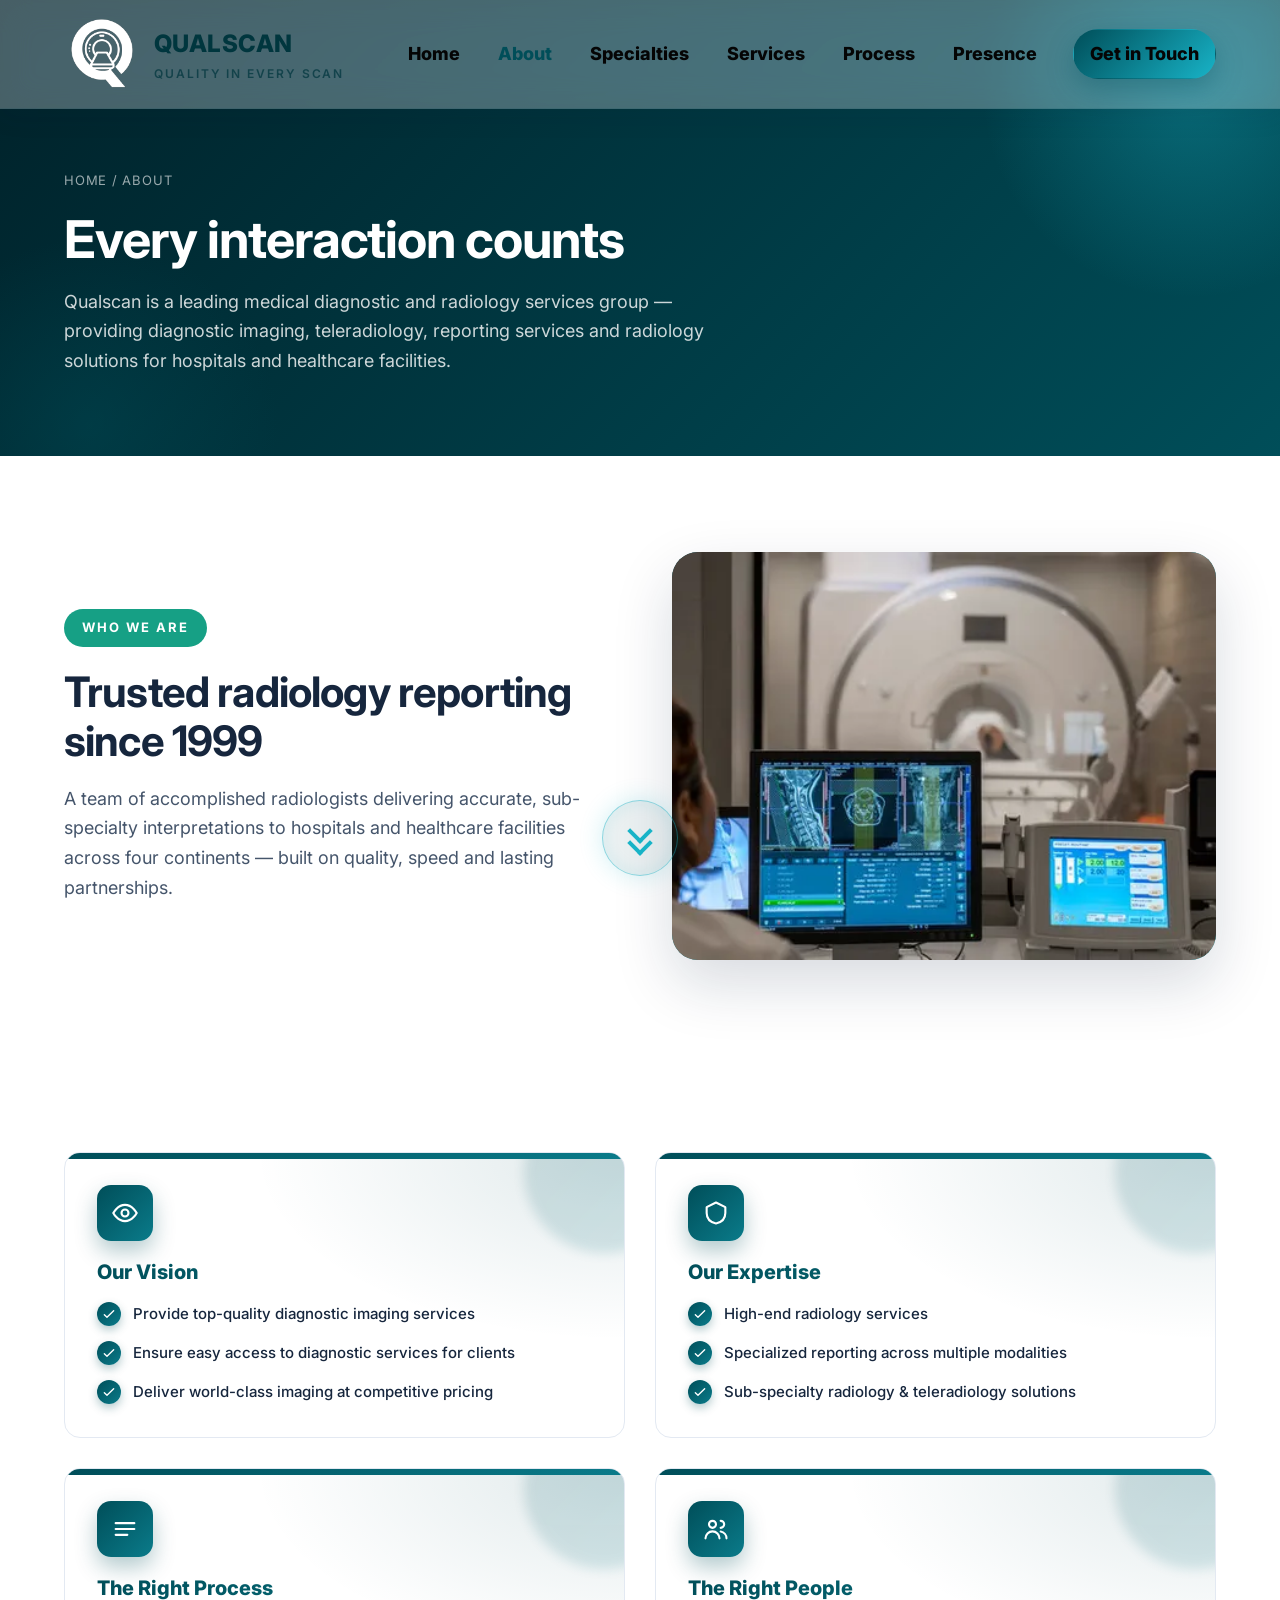
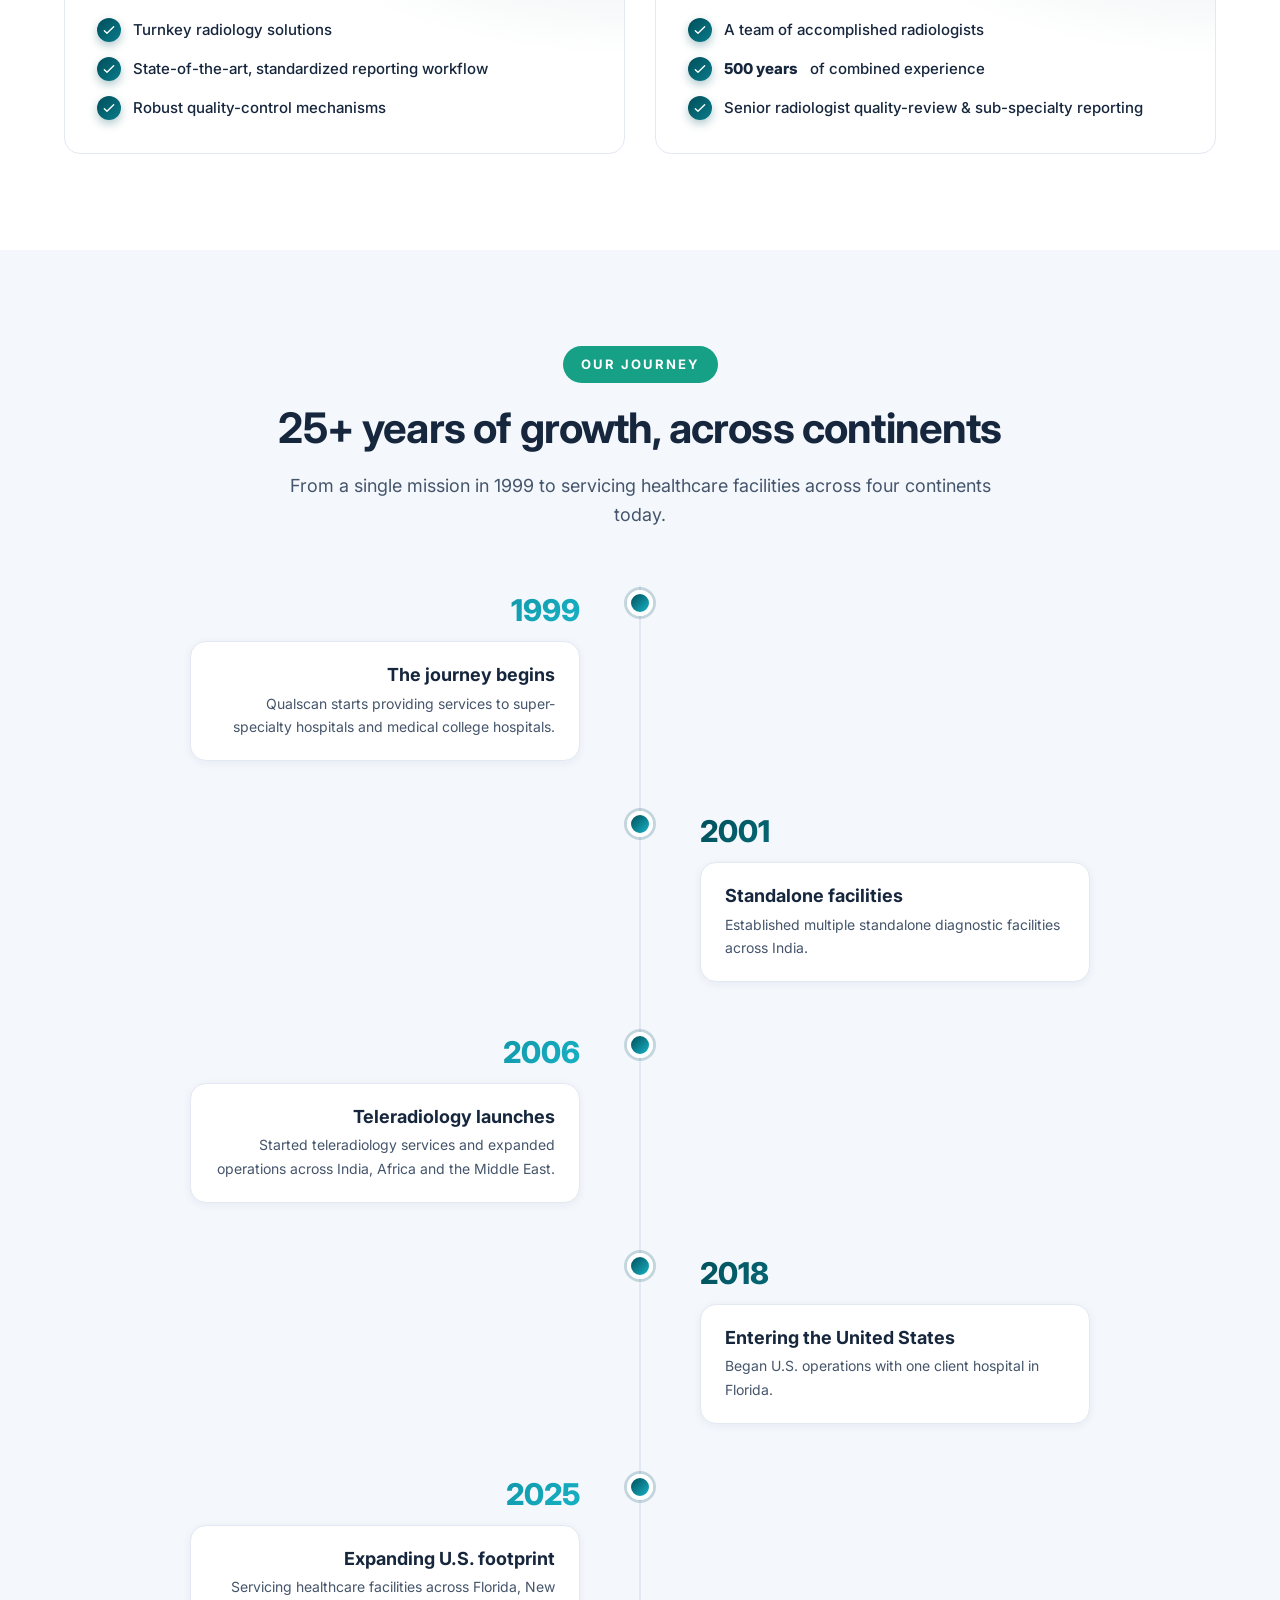
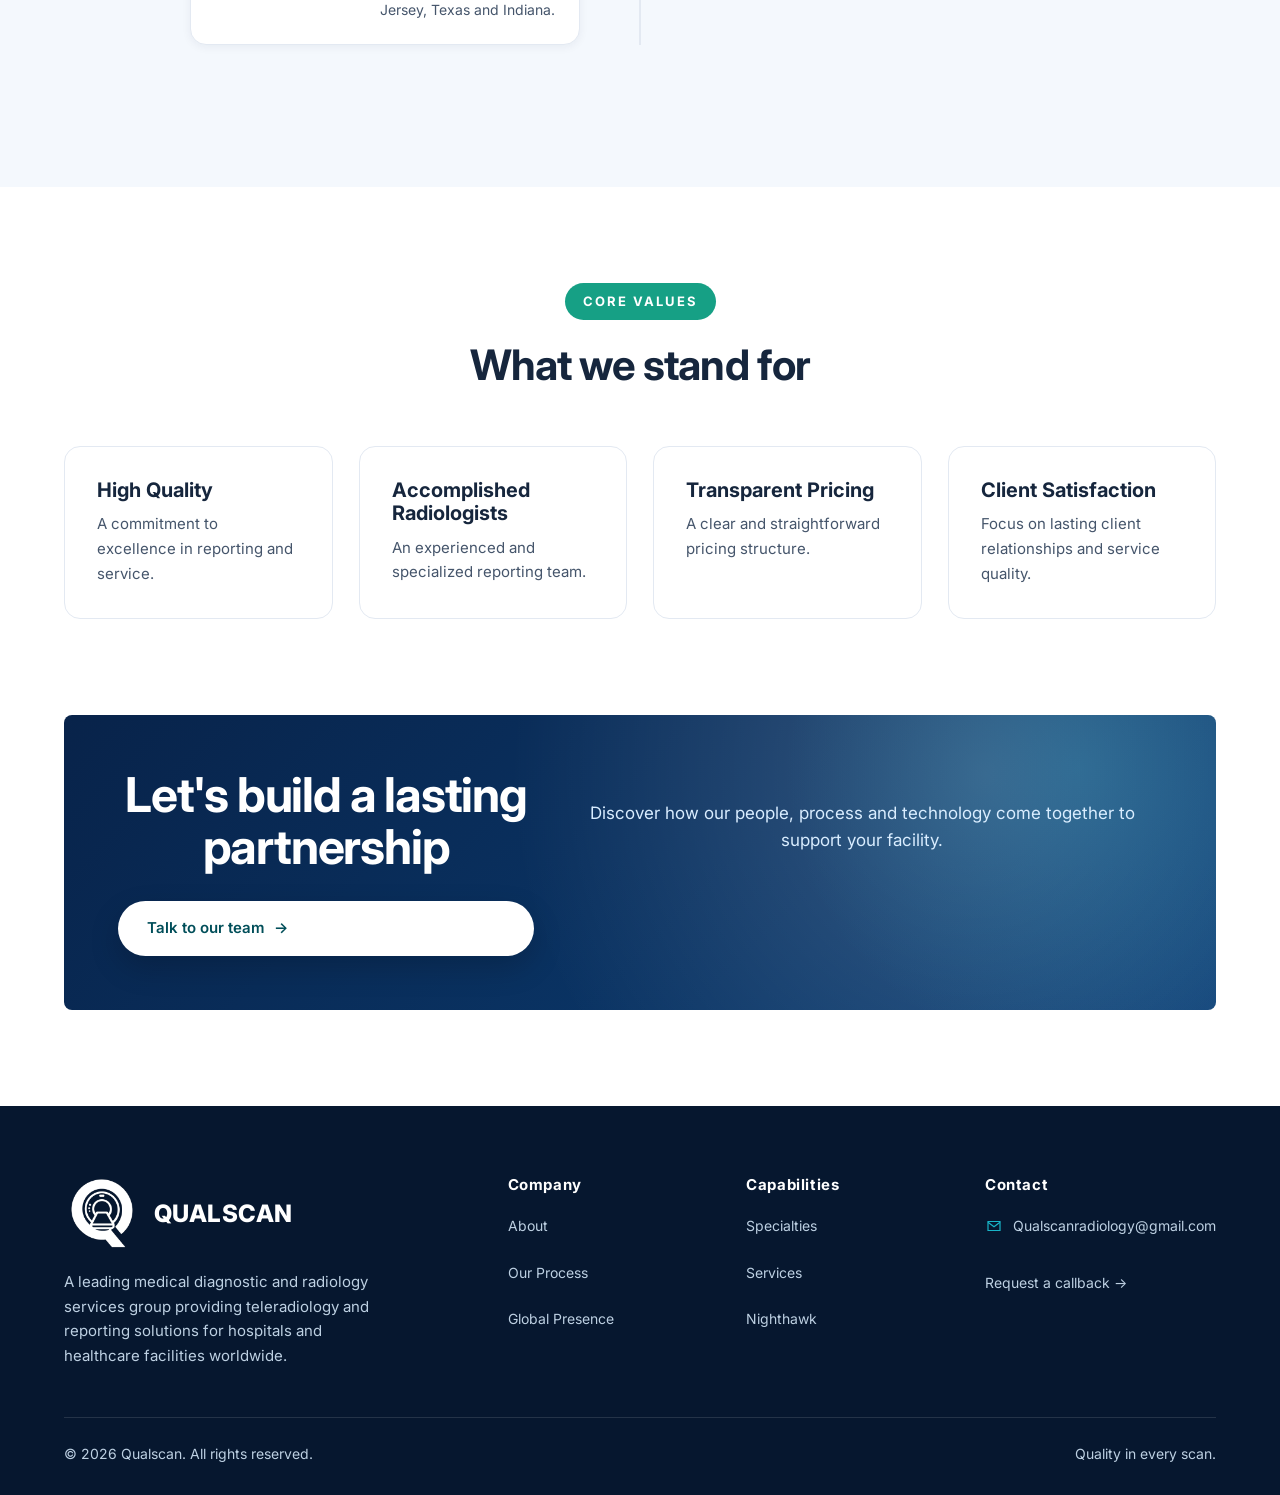
==== commit 8396265d: "Update site logo to assets/logolast.png" ====
--- a/about.html
+++ b/about.html
@@ -15,7 +15,7 @@
   <header class="site-header header--solid">
     <div class="container nav">
       <a href="index.html" class="brand">
-        <span class="brand-mark brand-mark--logo" aria-hidden="true"><img src="assets/logoy.png" alt="Qualscan logo" /></span>
+        <span class="brand-mark brand-mark--logo" aria-hidden="true"><img src="assets/logolast.png" alt="Qualscan logo" /></span>
         <span>Qualscan<small>Quality in every scan</small></span>
       </a>
       <nav class="nav-links" aria-label="Primary">
@@ -174,7 +174,7 @@
     <div class="container">
       <div class="footer-grid">
         <div class="footer-about">
-          <div class="brand"><span class="brand-mark brand-mark--logo" aria-hidden="true"><img src="assets/logoy.png" alt="Qualscan logo" /></span><span>Qualscan</span></div>
+          <div class="brand"><span class="brand-mark brand-mark--logo" aria-hidden="true"><img src="assets/logolast.png" alt="Qualscan logo" /></span><span>Qualscan</span></div>
           <p>A leading medical diagnostic and radiology services group providing teleradiology and reporting solutions for hospitals and healthcare facilities worldwide.</p>
         </div>
         <div class="footer-col"><h4>Company</h4><a href="about.html">About</a><a href="process.html">Our Process</a><a href="presence.html">Global Presence</a></div>
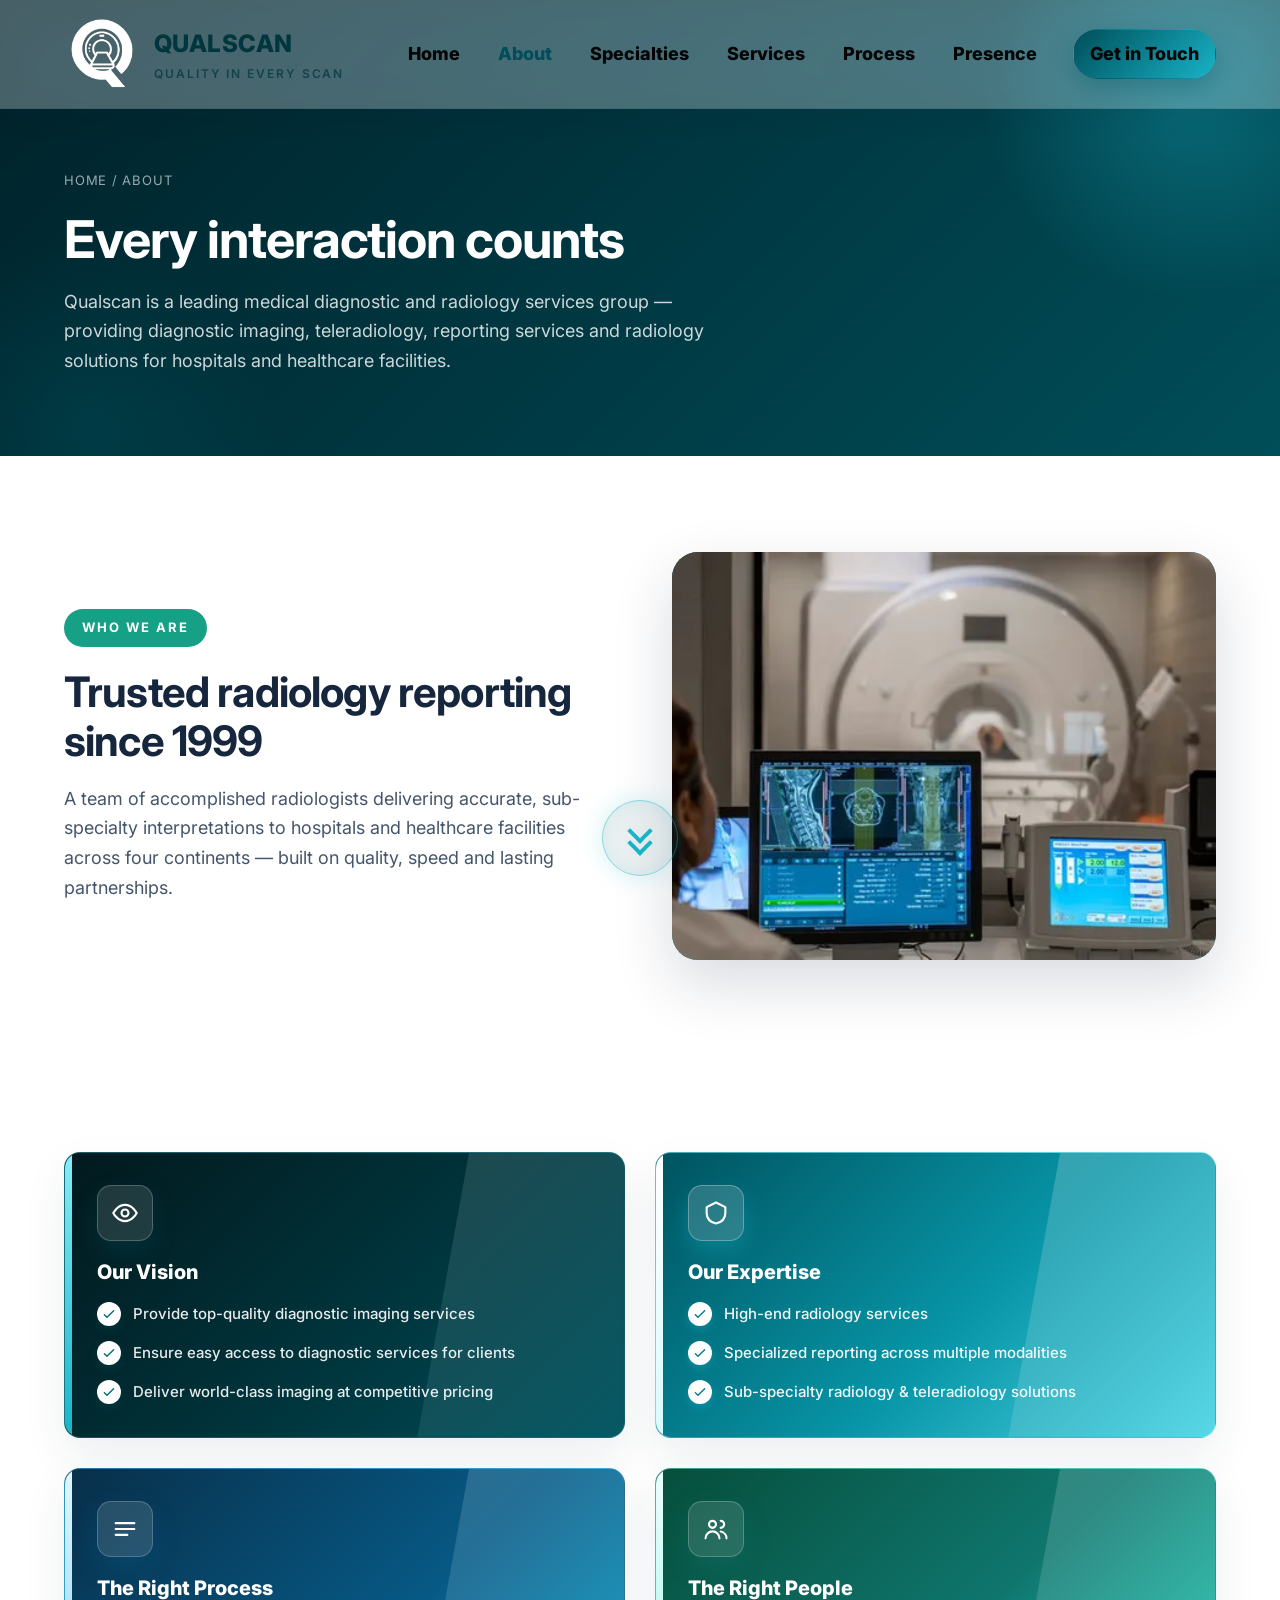
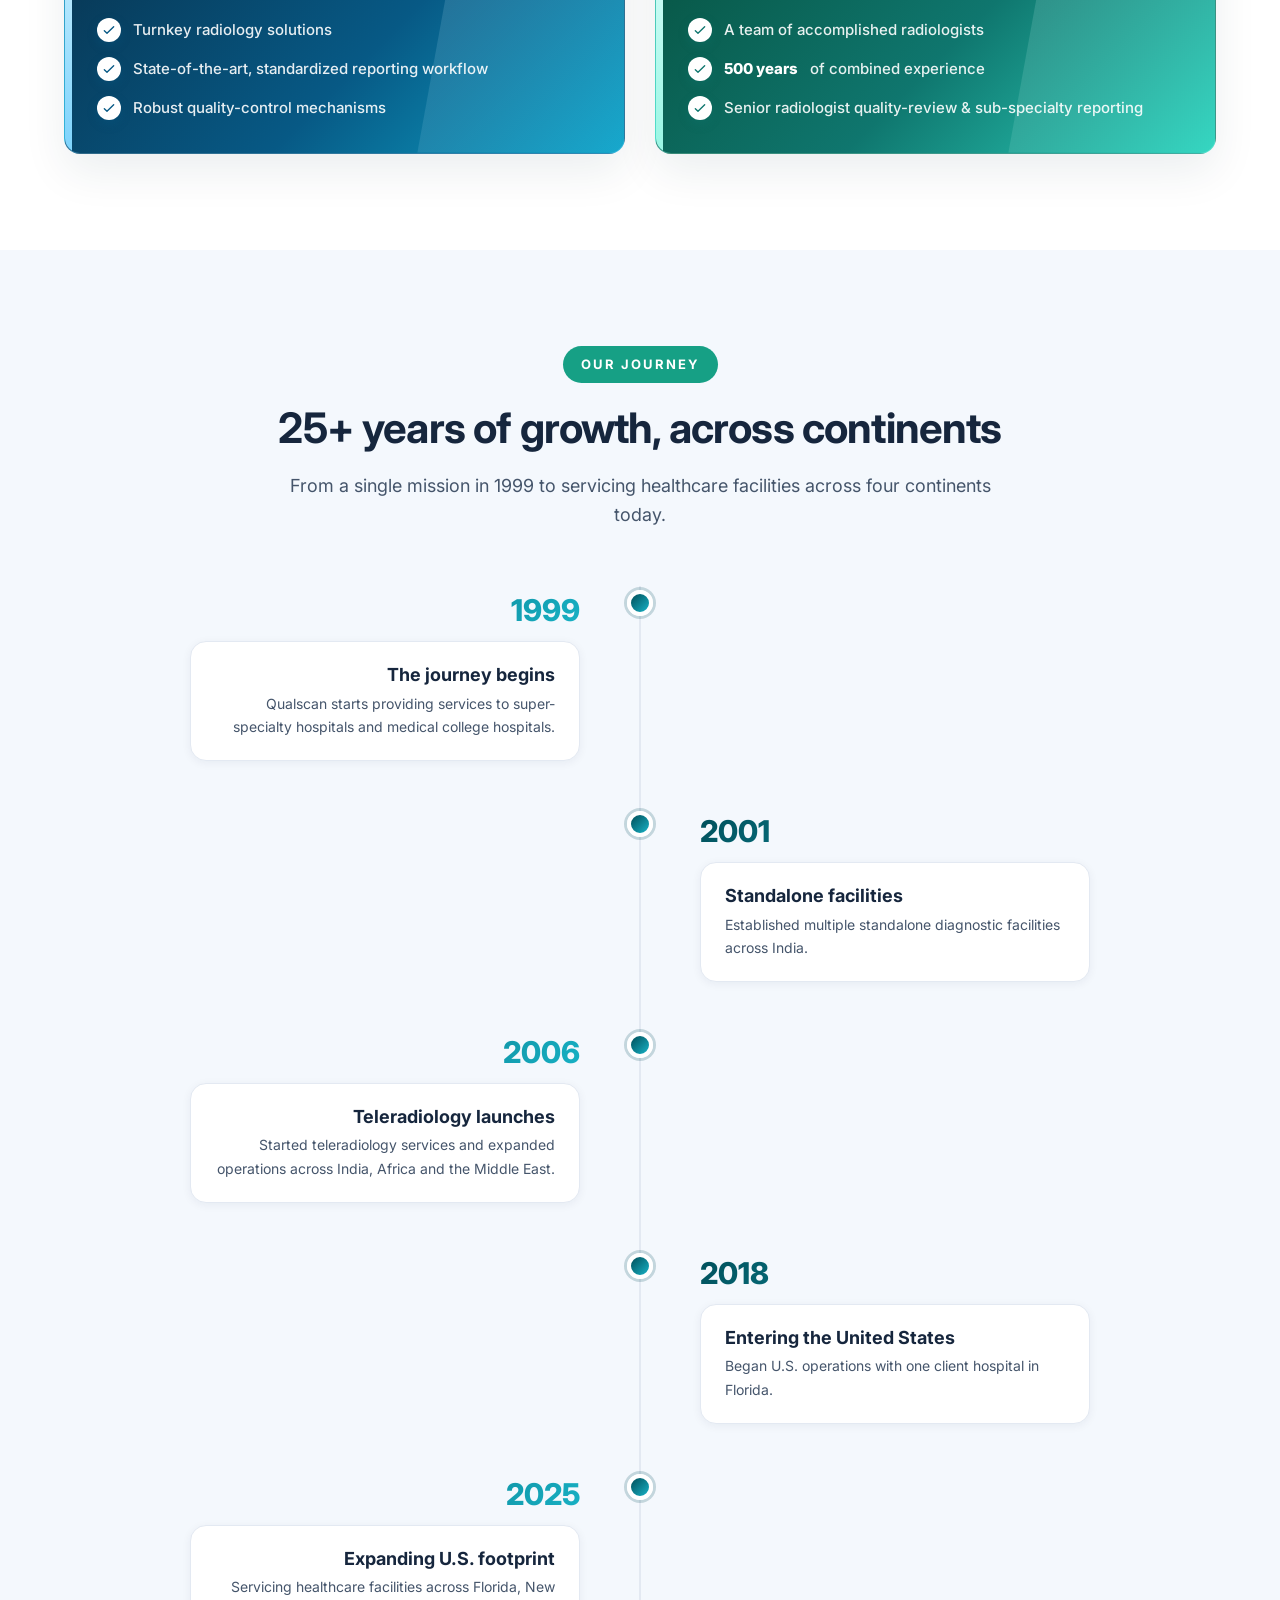
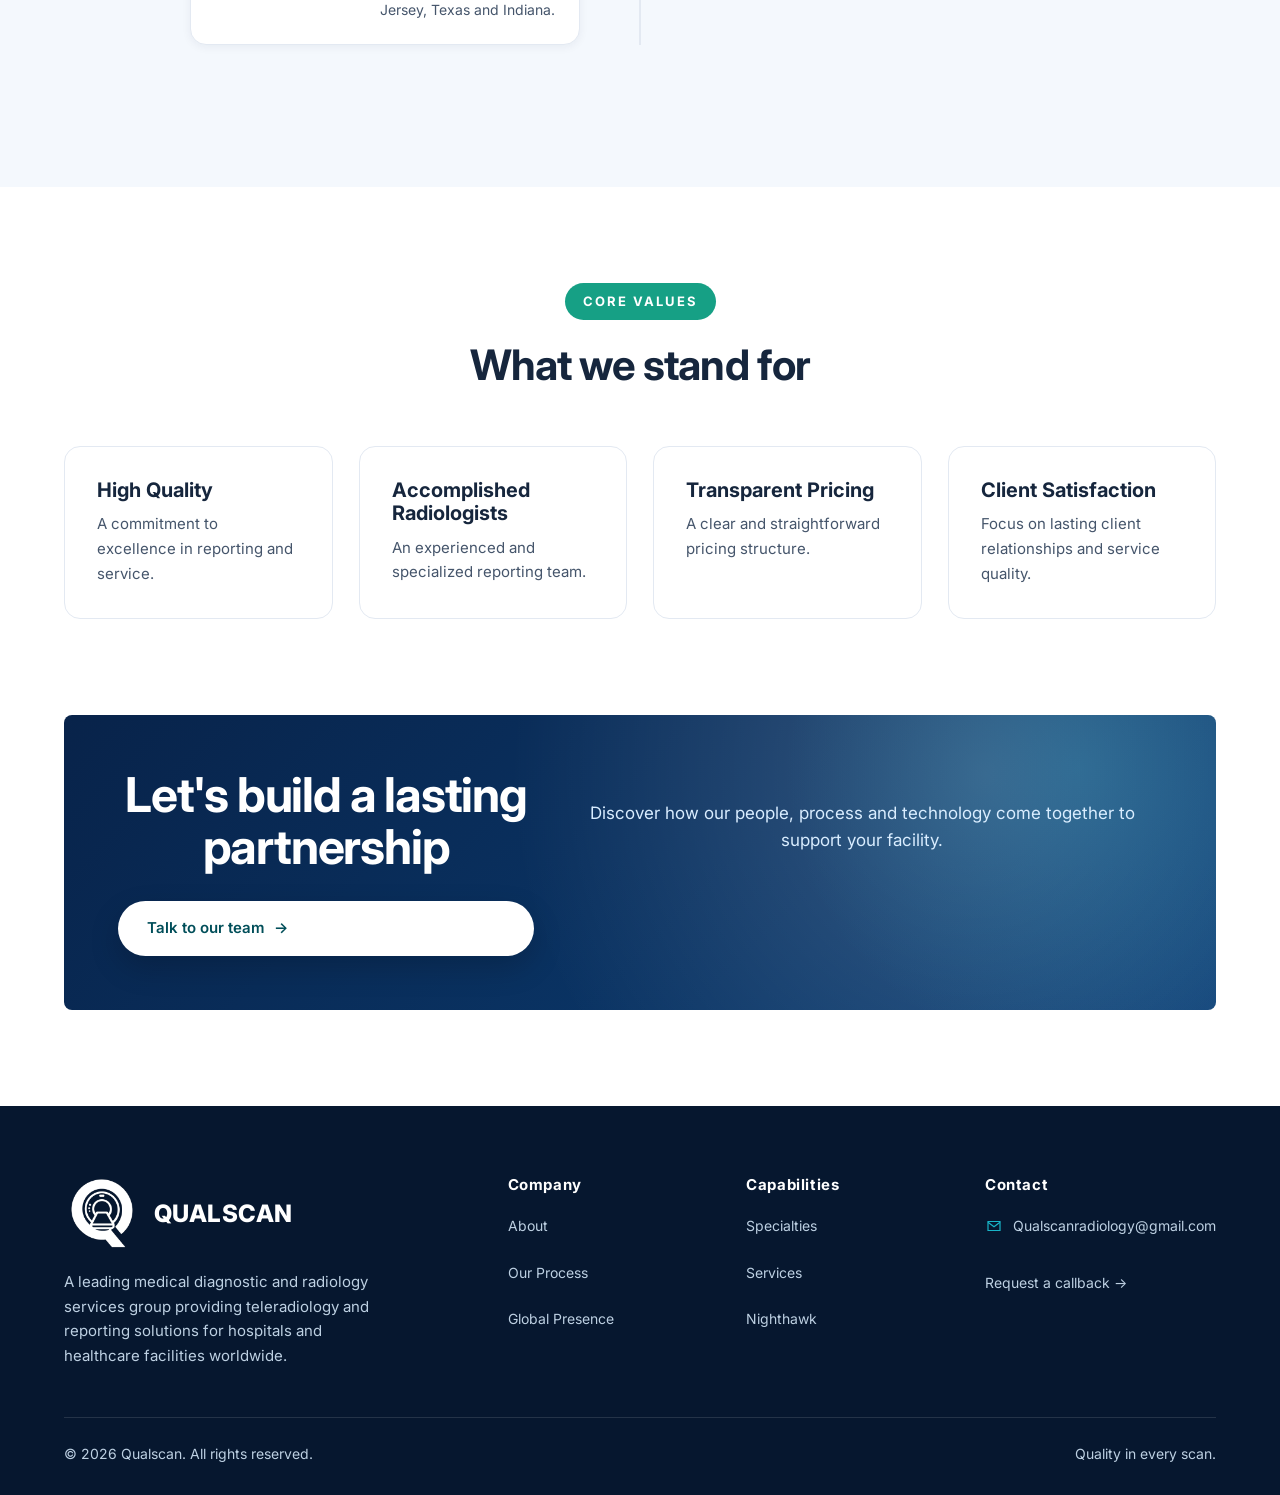
==== commit f39a894c: "Restyle About & Services cards to dark-gradient vibe-card design - Replace .vibe-card styling with d" ====
--- a/about.html
+++ b/about.html
@@ -8,7 +8,7 @@
   <link rel="preconnect" href="https://fonts.googleapis.com" />
   <link rel="preconnect" href="https://fonts.gstatic.com" crossorigin />
   <link href="https://fonts.googleapis.com/css2?family=Inter:wght@400;500;600;700;800&display=swap" rel="stylesheet" />
-  <link rel="stylesheet" href="css/style.css?v=58" />
+  <link rel="stylesheet" href="css/style.css?v=59" />
 </head>
 <body>
 
--- a/css/style.css
+++ b/css/style.css
@@ -2223,129 +2223,199 @@
 .vibe-card {
   position: relative;
   overflow: hidden;
-  border: 1px solid var(--c-line);
-  background:
-    radial-gradient(120% 120% at 100% 0%, var(--ac-tint) 0%, rgba(255,255,255,0) 55%),
-    #ffffff;
+  min-height: 255px;
+  border: 1px solid var(--card-border, rgba(0, 78, 89, 0.16));
+  background: var(--card-bg, #fff);
+  box-shadow: 0 18px 44px rgba(0, 54, 62, 0.08);
   isolation: isolate;
 }
 
-/* colored top accent bar */
+/* colored left accent bar */
 .vibe-card::before {
   content: "";
   position: absolute;
-  inset: 0 0 auto 0;
-  height: 6px;
+  inset: 0 auto 0 0;
+  width: 7px;
   background: var(--ac-grad);
 }
 
-/* soft colored glow blob in the corner */
+/* angled translucent accent panel */
 .vibe-card::after {
   content: "";
   position: absolute;
-  right: -60px;
-  top: -60px;
-  width: 160px;
-  height: 160px;
-  border-radius: 50%;
-  background: var(--ac-grad);
-  opacity: 0.14;
-  filter: blur(6px);
+  inset: 0 0 0 auto;
+  width: 42%;
+  background: var(--accent-panel);
+  clip-path: polygon(34% 0, 100% 0, 100% 100%, 12% 100%);
   z-index: -1;
-  transition: transform 0.5s var(--ease), opacity 0.5s var(--ease);
+  transition: transform 0.45s var(--ease), opacity 0.45s var(--ease);
 }
 
 .vibe-card .icon {
-  background: var(--ac-grad);
-  color: #fff;
+  width: 56px;
+  height: 56px;
+  display: grid;
+  place-items: center;
+  margin-bottom: 20px;
+  border-radius: 14px;
+  background: var(--icon-bg, var(--ac-grad));
+  color: var(--icon-color, #fff);
   box-shadow: 0 10px 22px var(--ac-shadow);
+  border: 1px solid var(--icon-border, transparent);
   transition: transform 0.45s var(--ease);
 }
 
+.vibe-card .icon svg { width: 28px; height: 28px; }
+
 .vibe-card h3 {
-  background: var(--ac-grad);
-  -webkit-background-clip: text;
-  background-clip: text;
-  -webkit-text-fill-color: transparent;
-  color: transparent;
+  position: relative;
+  margin-bottom: 10px;
+  color: var(--title-color, #004e59);
+  font-size: 20px;
+  line-height: 1.18;
   font-weight: 800;
 }
 
+.vibe-card .feature-list {
+  display: grid;
+  gap: 14px;
+  margin-top: 18px;
+  list-style: none;
+}
+
 .vibe-card .feature-list li {
+  display: flex;
+  gap: 12px;
+  align-items: flex-start;
+  color: var(--item-color, var(--c-ink));
+  font-size: 15px;
   font-weight: 500;
-  color: var(--c-ink);
 }
 
 /* colored check badges */
 .vibe-card .feature-list li svg {
   width: 24px;
   height: 24px;
+  flex-shrink: 0;
   padding: 4px;
   border-radius: 50%;
-  color: #fff;
-  background: var(--ac-grad);
+  color: var(--check-color, #fff);
+  background: var(--check-bg, var(--ac-grad));
   box-shadow: 0 4px 10px var(--ac-shadow);
   margin-top: 0;
 }
 
+.vibe-card .feature-list li strong {
+  font-weight: 800;
+  color: var(--strong-color, var(--title-color, var(--c-ink)));
+}
+
 .vibe-card:hover {
   transform: translateY(-8px);
-  box-shadow: 0 22px 46px var(--ac-shadow);
+  box-shadow: 0 24px 54px var(--ac-shadow);
   border-color: transparent;
 }
-.vibe-card:hover::after { transform: scale(1.25); opacity: 0.2; }
+.vibe-card:hover::after { transform: translateX(-10px); }
 .vibe-card:hover .icon { transform: scale(1.08) rotate(-4deg); }
 
-/* per-card color themes — unified to the brand teal (#004e59) */
+/* per-card color themes — dark gradient panels on the brand palette */
 .vibe-card--teal {
-  --ac-grad: linear-gradient(135deg, #004e59 0%, #0a7b8a 100%);
-  --ac-shadow: rgba(0, 78, 89, 0.30);
-  --ac-tint: rgba(0, 78, 89, 0.12);
-  --ac-solid: #004e59;
+  --card-bg: linear-gradient(135deg, #02191d 0%, #00363e 58%, #004e59 100%);
+  --card-border: rgba(79, 214, 230, 0.30);
+  --ac-grad: linear-gradient(180deg, #85eef8 0%, #18b3c7 100%);
+  --accent-panel: linear-gradient(135deg, rgba(255,255,255,0.13), rgba(79,214,230,0.08));
+  --ac-shadow: rgba(0, 78, 89, 0.32);
+  --title-color: #ffffff;
+  --item-color: rgba(255, 255, 255, 0.9);
+  --icon-bg: rgba(255, 255, 255, 0.12);
+  --icon-color: #ffffff;
+  --icon-border: rgba(255, 255, 255, 0.22);
+  --check-bg: #ffffff;
+  --check-color: #006b78;
 }
 .vibe-card--blue {
-  --ac-grad: linear-gradient(135deg, #004e59 0%, #0a7b8a 100%);
-  --ac-shadow: rgba(0, 78, 89, 0.30);
-  --ac-tint: rgba(0, 78, 89, 0.12);
-  --ac-solid: #004e59;
+  --card-bg: linear-gradient(135deg, #00535f 0%, #0795a7 56%, #4fd6e6 100%);
+  --card-border: rgba(181, 248, 255, 0.38);
+  --ac-grad: linear-gradient(180deg, #ffffff 0%, #d8fbff 100%);
+  --accent-panel: linear-gradient(135deg, rgba(255,255,255,0.22), rgba(255,255,255,0.05));
+  --ac-shadow: rgba(24, 179, 199, 0.32);
+  --title-color: #ffffff;
+  --item-color: rgba(255, 255, 255, 0.94);
+  --icon-bg: rgba(255, 255, 255, 0.16);
+  --icon-color: #ffffff;
+  --icon-border: rgba(255, 255, 255, 0.28);
+  --check-bg: #ffffff;
+  --check-color: #007989;
 }
 .vibe-card--violet {
-  --ac-grad: linear-gradient(135deg, #004e59 0%, #0a7b8a 100%);
-  --ac-shadow: rgba(0, 78, 89, 0.30);
-  --ac-tint: rgba(0, 78, 89, 0.12);
-  --ac-solid: #004e59;
+  --card-bg: linear-gradient(135deg, #082f49 0%, #075985 58%, #0ea5c9 100%);
+  --card-border: rgba(125, 211, 252, 0.35);
+  --ac-grad: linear-gradient(180deg, #e0f7ff 0%, #7dd3fc 100%);
+  --accent-panel: linear-gradient(135deg, rgba(224,247,255,0.18), rgba(125,211,252,0.08));
+  --ac-shadow: rgba(7, 89, 133, 0.34);
+  --title-color: #ffffff;
+  --item-color: rgba(255, 255, 255, 0.9);
+  --icon-bg: rgba(255, 255, 255, 0.13);
+  --icon-color: #ffffff;
+  --icon-border: rgba(255, 255, 255, 0.20);
+  --check-bg: #ffffff;
+  --check-color: #075985;
 }
 .vibe-card--amber {
-  --ac-grad: linear-gradient(135deg, #004e59 0%, #0a7b8a 100%);
-  --ac-shadow: rgba(0, 78, 89, 0.30);
-  --ac-tint: rgba(0, 78, 89, 0.12);
-  --ac-solid: #004e59;
+  --card-bg: linear-gradient(135deg, #064e3b 0%, #0f766e 56%, #2dd4bf 100%);
+  --card-border: rgba(153, 246, 228, 0.35);
+  --ac-grad: linear-gradient(180deg, #ecfeff 0%, #99f6e4 100%);
+  --accent-panel: linear-gradient(135deg, rgba(236,254,255,0.18), rgba(153,246,228,0.08));
+  --ac-shadow: rgba(15, 118, 110, 0.34);
+  --title-color: #ffffff;
+  --item-color: rgba(255, 255, 255, 0.9);
+  --icon-bg: rgba(255, 255, 255, 0.12);
+  --icon-color: #ffffff;
+  --icon-border: rgba(255, 255, 255, 0.22);
+  --check-bg: #ffffff;
+  --check-color: #0f766e;
 }
 .vibe-card--rose {
-  --ac-grad: linear-gradient(135deg, #004e59 0%, #0a7b8a 100%);
-  --ac-shadow: rgba(0, 78, 89, 0.30);
-  --ac-tint: rgba(0, 78, 89, 0.12);
-  --ac-solid: #004e59;
+  --card-bg: linear-gradient(135deg, #003a44 0%, #026876 56%, #22c0d6 100%);
+  --card-border: rgba(150, 240, 255, 0.35);
+  --ac-grad: linear-gradient(180deg, #eafcff 0%, #7fe3f0 100%);
+  --accent-panel: linear-gradient(135deg, rgba(255,255,255,0.20), rgba(255,255,255,0.05));
+  --ac-shadow: rgba(2, 104, 118, 0.32);
+  --title-color: #ffffff;
+  --item-color: rgba(255, 255, 255, 0.92);
+  --icon-bg: rgba(255, 255, 255, 0.14);
+  --icon-color: #ffffff;
+  --icon-border: rgba(255, 255, 255, 0.24);
+  --check-bg: #ffffff;
+  --check-color: #026876;
 }
 .vibe-card--green {
-  --ac-grad: linear-gradient(135deg, #004e59 0%, #0a7b8a 100%);
-  --ac-shadow: rgba(0, 78, 89, 0.30);
-  --ac-tint: rgba(0, 78, 89, 0.12);
-  --ac-solid: #004e59;
-}
-
-.vibe-card p { color: var(--c-body); }
-
-.vibe-card .feature-list li strong {
-  font-weight: 800;
-  color: var(--c-ink);
-}
-
-/* colored pill inside vibe cards */
+  --card-bg: linear-gradient(135deg, #05463a 0%, #0c7d63 56%, #34d8a8 100%);
+  --card-border: rgba(153, 246, 228, 0.35);
+  --ac-grad: linear-gradient(180deg, #ecfffb 0%, #8ff0d6 100%);
+  --accent-panel: linear-gradient(135deg, rgba(236,255,251,0.18), rgba(153,246,228,0.08));
+  --ac-shadow: rgba(12, 125, 99, 0.32);
+  --title-color: #ffffff;
+  --item-color: rgba(255, 255, 255, 0.92);
+  --icon-bg: rgba(255, 255, 255, 0.12);
+  --icon-color: #ffffff;
+  --icon-border: rgba(255, 255, 255, 0.22);
+  --check-bg: #ffffff;
+  --check-color: #0c7d63;
+}
+
+/* body copy + pills sit on the dark panel, so keep them light */
+.vibe-card p {
+  position: relative;
+  color: var(--item-color, rgba(255, 255, 255, 0.9));
+}
+
+.vibe-card .pill-row { position: relative; }
+
 .vibe-card .pill {
-  background: var(--ac-tint);
-  color: var(--ac-solid);
-  border-color: transparent;
+  background: rgba(255, 255, 255, 0.16);
+  color: #ffffff;
+  border: 1px solid rgba(255, 255, 255, 0.28);
   font-weight: 700;
 }
 
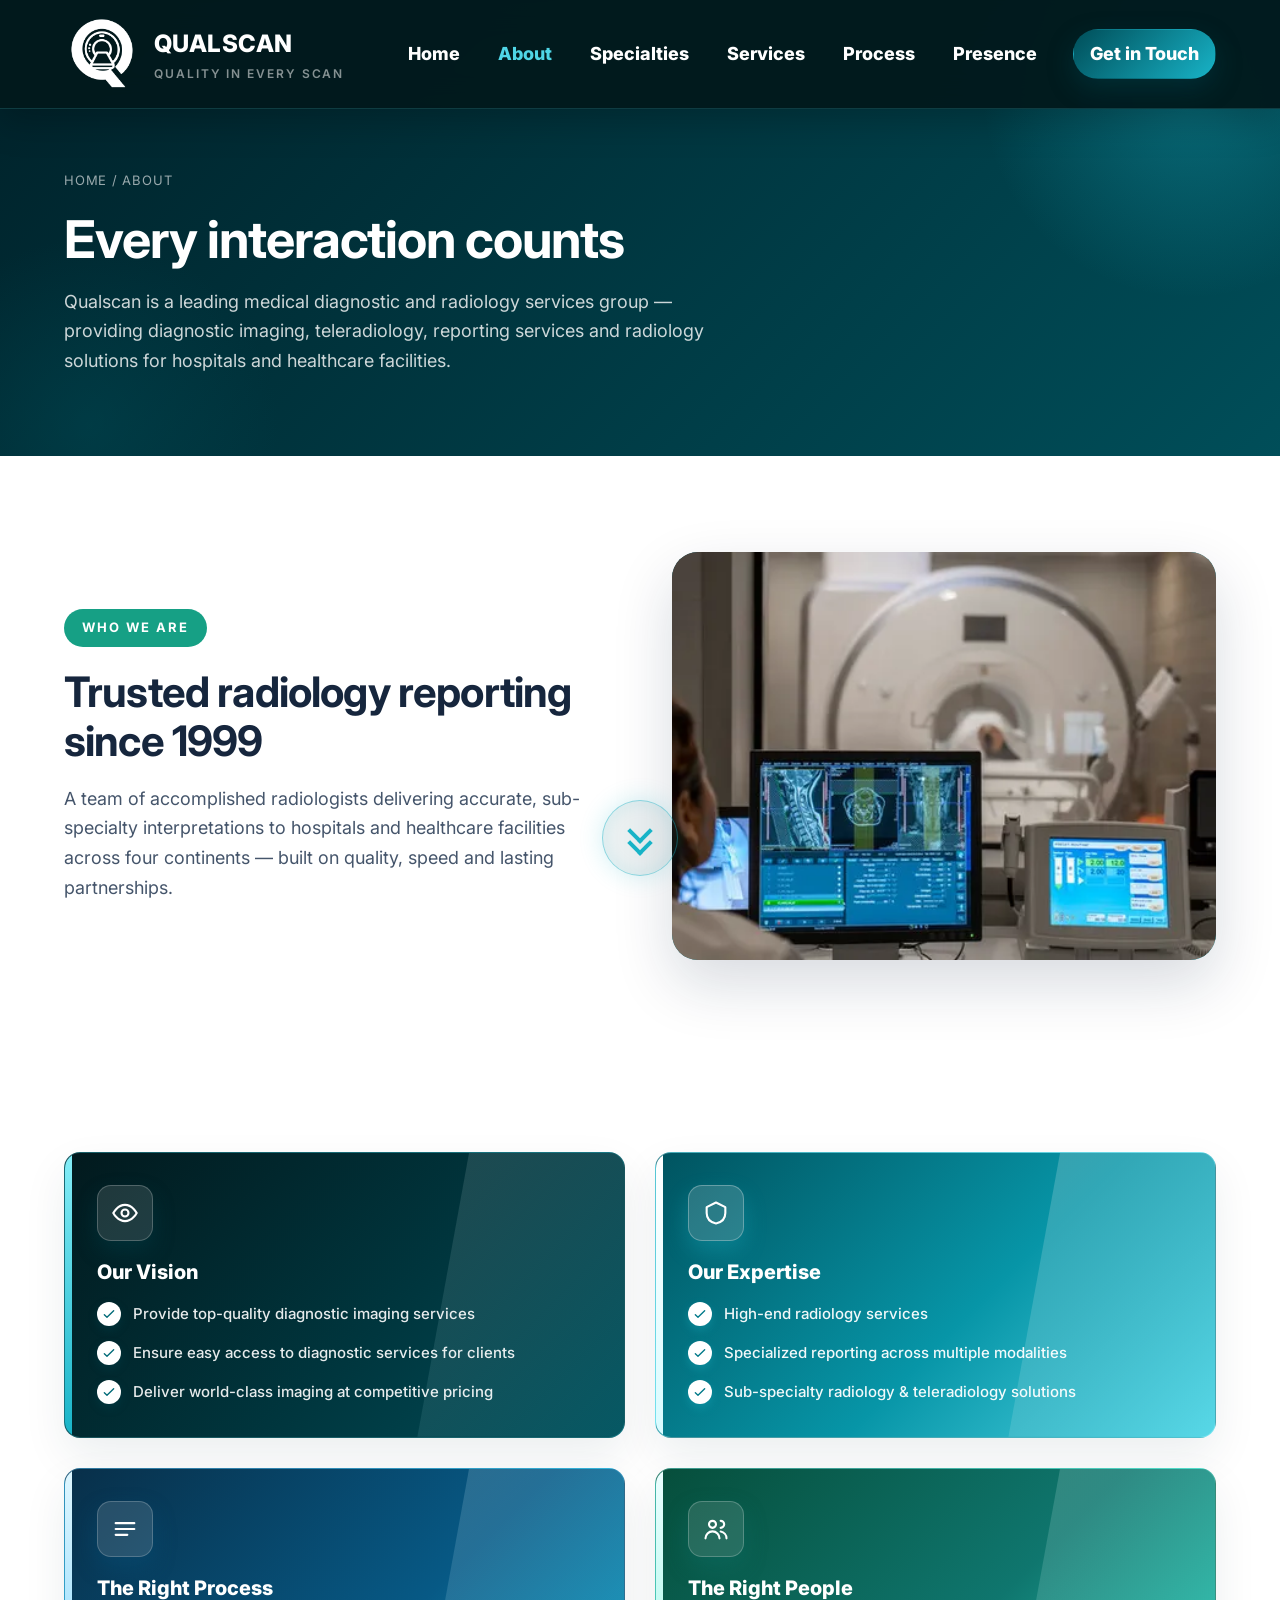
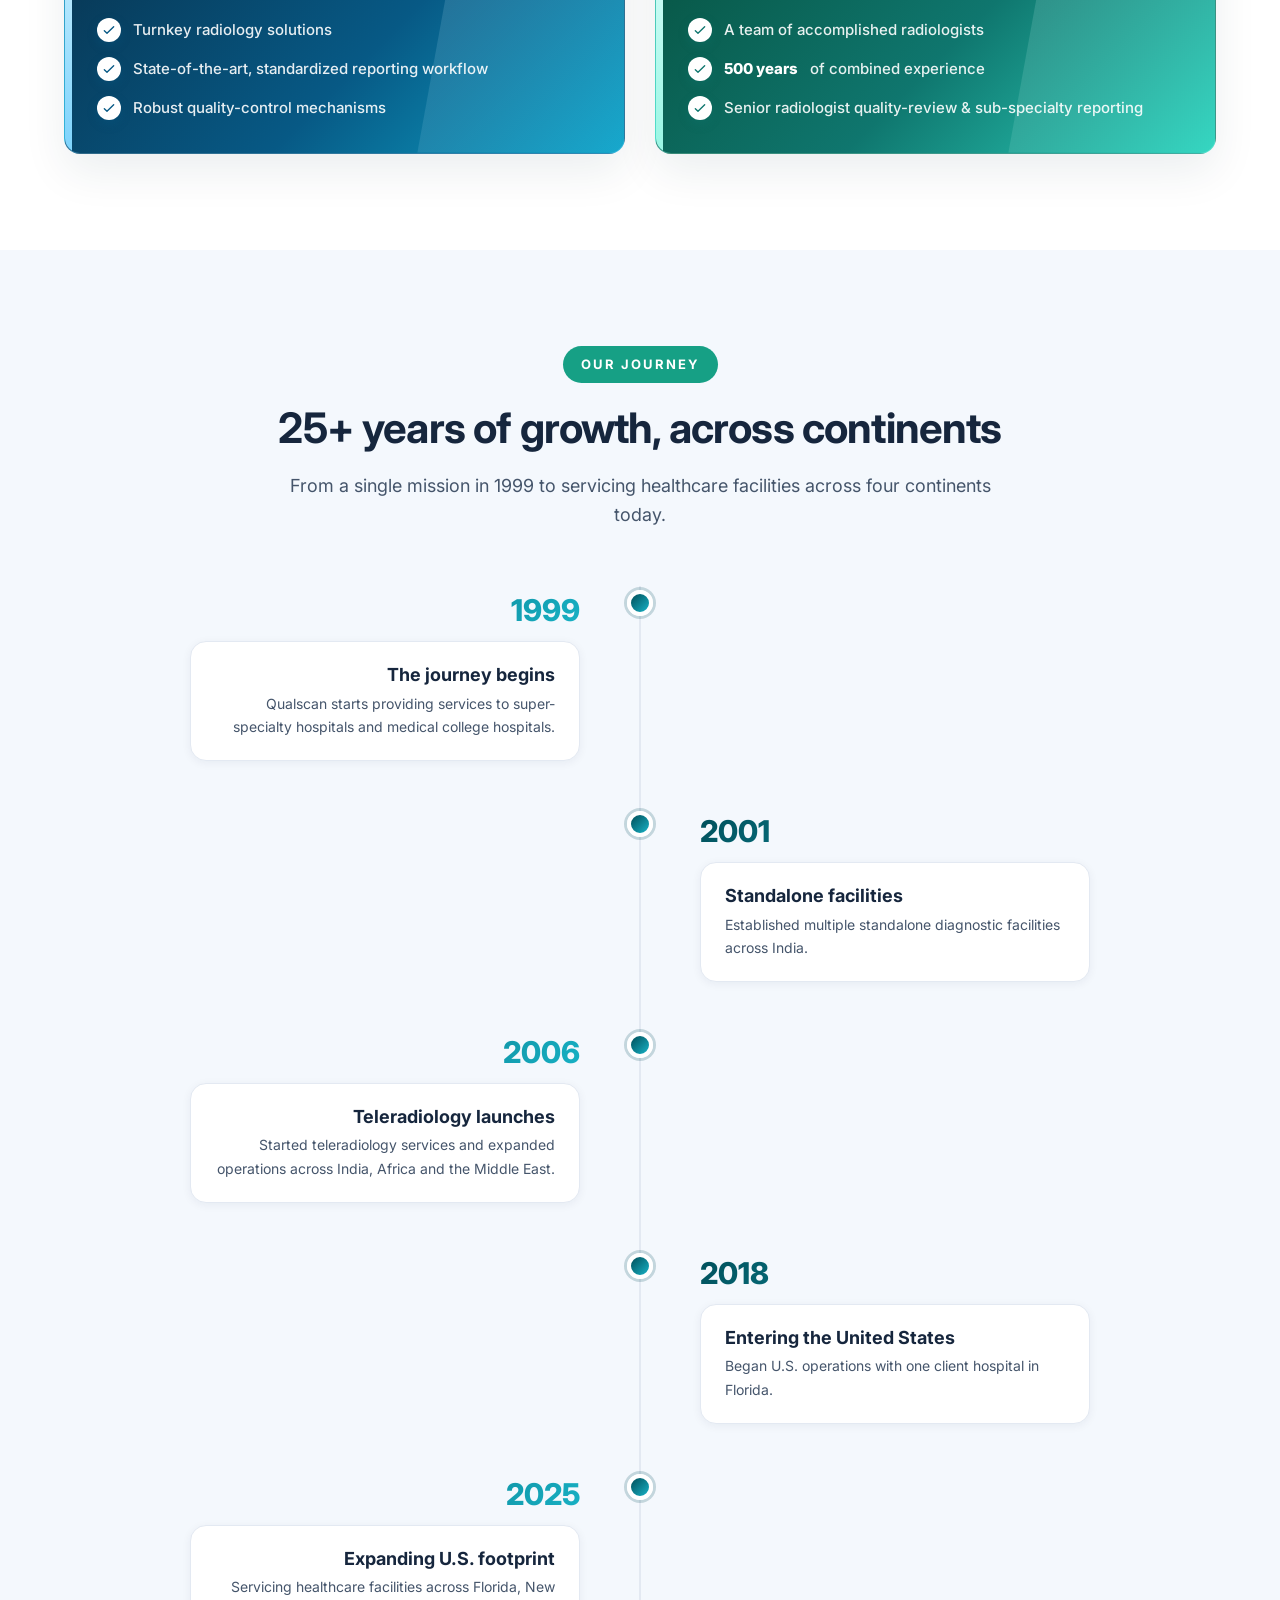
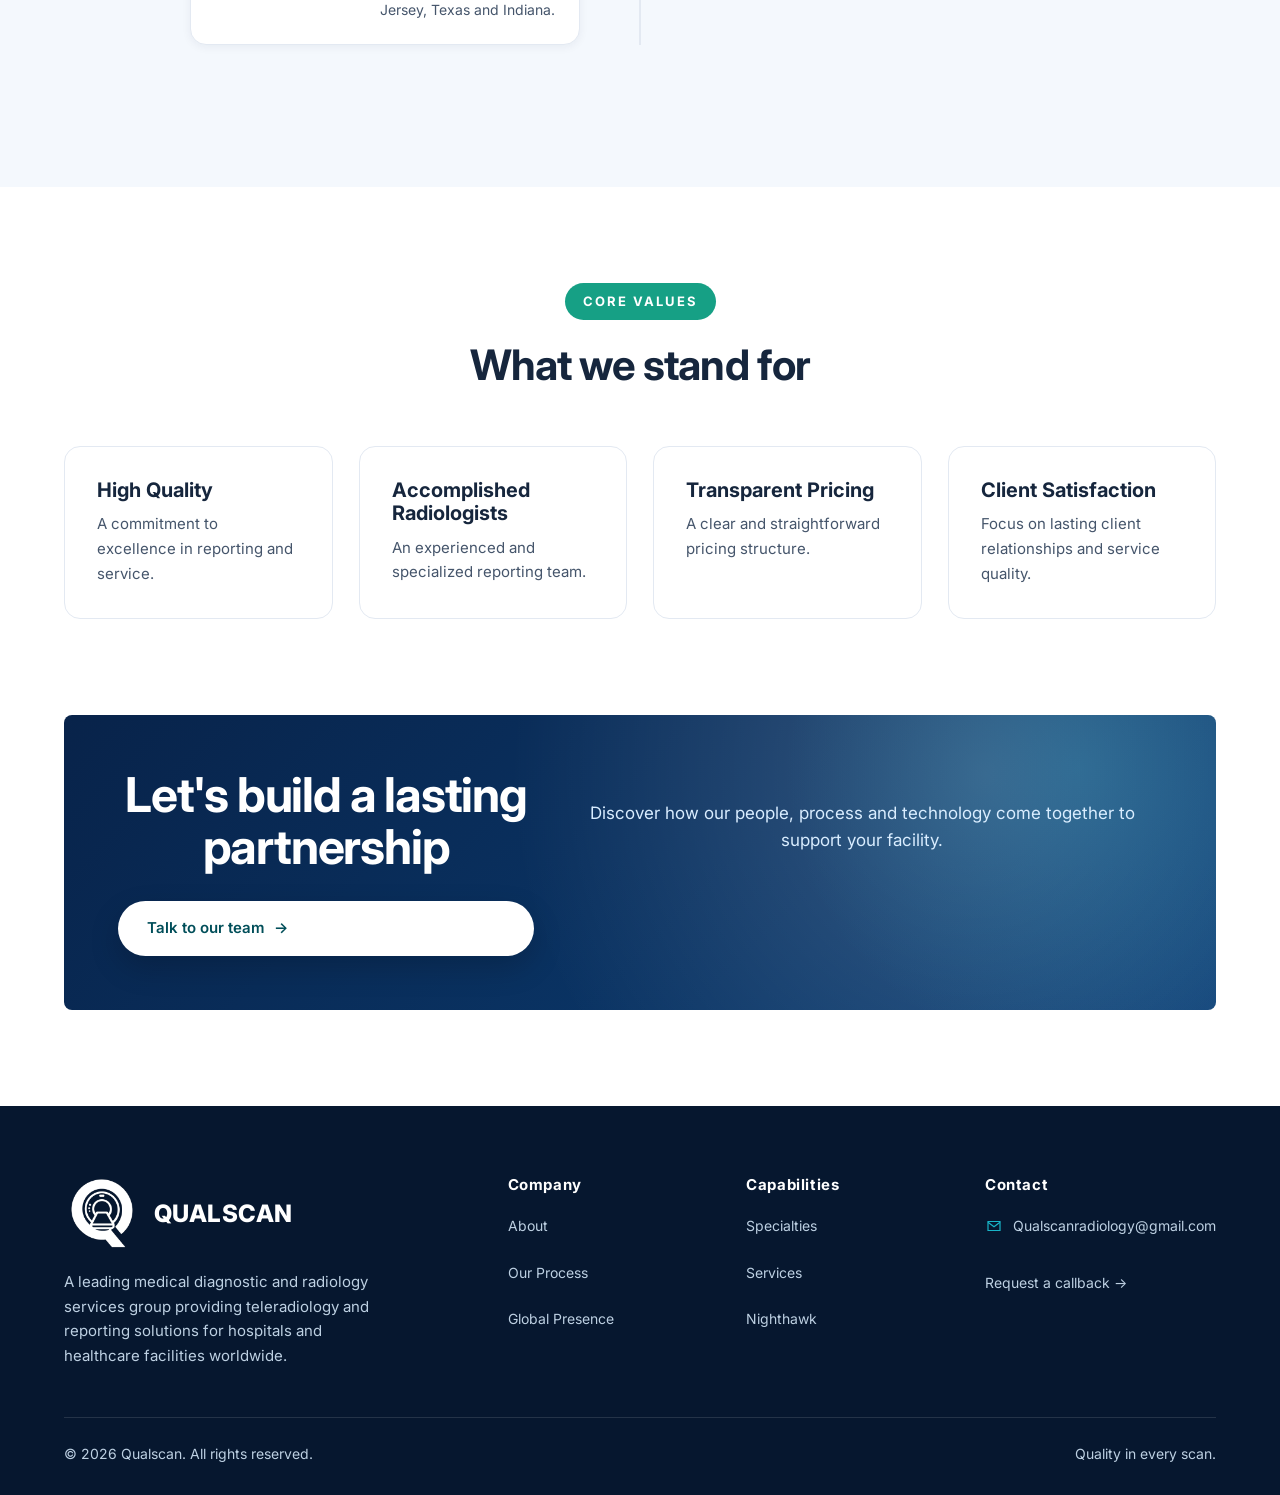
==== commit a2fbb36a: "Dark solid/scrolled header so the light logo stays visible - Make .header--solid and .is-scrolled he" ====
--- a/about.html
+++ b/about.html
@@ -8,7 +8,7 @@
   <link rel="preconnect" href="https://fonts.googleapis.com" />
   <link rel="preconnect" href="https://fonts.gstatic.com" crossorigin />
   <link href="https://fonts.googleapis.com/css2?family=Inter:wght@400;500;600;700;800&display=swap" rel="stylesheet" />
-  <link rel="stylesheet" href="css/style.css?v=59" />
+  <link rel="stylesheet" href="css/style.css?v=60" />
 </head>
 <body>
 
--- a/css/style.css
+++ b/css/style.css
@@ -115,24 +115,19 @@
   border-bottom: 1px solid rgba(255, 255, 255, 0.14);
   
 }
-@media (min-width: 941px) {
-  .site-header.header--solid {
-    background: rgba(255, 255, 255, 0.28);
-    border-bottom-color: rgba(0, 78, 89, 0.12);
-    box-shadow: 0 8px 24px rgba(10, 31, 60, 0.08);
-  }
-}
+.site-header.header--solid,
 .site-header.is-scrolled {
-   background: rgba(255, 255, 255, 0.72);
-  -webkit-backdrop-filter: blur(18px) saturate(150%);
-  backdrop-filter: blur(18px) saturate(150%);
-  box-shadow: var(--shadow-sm);
-  border-bottom-color: rgba(0, 78, 89, 0.10);
-  padding: 12px 0;
-}
+  background: rgba(2, 25, 29, 0.96);
+  border-bottom: 1px solid rgba(79, 214, 230, 0.18);
+  box-shadow: 0 12px 34px rgba(0, 0, 0, 0.22);
+  -webkit-backdrop-filter: blur(16px);
+  backdrop-filter: blur(16px);
+}
+.site-header.is-scrolled { padding: 12px 0; }
 .nav { display: flex; align-items: center; justify-content: space-between; }
 .brand { display: flex; align-items: center; gap: 14px; font-weight: 800; font-size: 24px; letter-spacing: 0.02em; color: #fff; text-transform: uppercase; }
-.is-scrolled .brand, .header--solid .brand { color: var(--c-navy); }
+.is-scrolled .brand, .header--solid .brand { color: #ffffff; }
+.is-scrolled .brand small, .header--solid .brand small { color: rgba(255, 255, 255, 0.72); }
 .brand-mark {
   width: 40px; height: 40px; border-radius: 11px; display: grid; place-items: center;
   background: var(--grad-primary); color: #fff; box-shadow: 0 8px 18px rgba(0,78,89,0.4);
@@ -142,15 +137,30 @@
 .brand-mark--logo { background: transparent; padding: 0; overflow: visible; box-shadow: none; width: 76px; height: 76px; border-radius: 0; }
 .brand-mark--logo img { width: 100%; height: 100%; object-fit: contain; display: block; }
 .brand small { display: block; font-size: 12px; font-weight: 600; letter-spacing: 0.16em; text-transform: uppercase; opacity: 0.72; }
+/* On the dark solid/scrolled header, give the brand-mark a subtle glass backing
+   and brighten the (light) logo so it never blends into the bar. */
+.header--solid .brand-mark, .is-scrolled .brand-mark {
+  background: rgba(255, 255, 255, 0.08);
+  border: 1px solid rgba(79, 214, 230, 0.22);
+  box-shadow: 0 8px 24px rgba(79, 214, 230, 0.14);
+}
+/* keep the large logo image itself unboxed, just brighten it */
+.header--solid .brand-mark--logo, .is-scrolled .brand-mark--logo {
+  background: transparent; border: none; box-shadow: none;
+}
+.header--solid .brand-mark img, .is-scrolled .brand-mark img {
+  filter: brightness(1.35) contrast(1.1);
+}
 
 .nav-links { display: flex; align-items: center; gap: 6px; }
 .nav-links a {
   font-size: 18px; font-weight: 800; color: #050505;
   padding: 9px 16px; border-radius: 999px; transition: all 0.25s var(--ease);
 }
-.is-scrolled .nav-links a, .header--solid .nav-links a { color: #050505; }
+.is-scrolled .nav-links a, .header--solid .nav-links a { color: #ffffff; }
 .nav-links a:hover, .nav-links a.active { color: var(--c-teal); }
-.is-scrolled .nav-links a.active, .header--solid .nav-links a.active { color: var(--c-blue); }
+.is-scrolled .nav-links a:hover, .header--solid .nav-links a:hover,
+.is-scrolled .nav-links a.active, .header--solid .nav-links a.active { color: #4fd6e6; }
 .nav-cta { margin-left: 14px; }
 
 .nav-toggle {
@@ -158,26 +168,26 @@
   cursor: pointer; flex-direction: column; gap: 5px; align-items: center; justify-content: center;
 }
 .nav-toggle span { width: 24px; height: 2px; background: #fff; border-radius: 2px; transition: all 0.3s var(--ease); }
-.is-scrolled .nav-toggle span, .header--solid .nav-toggle span { background: var(--c-navy); }
+.is-scrolled .nav-toggle span, .header--solid .nav-toggle span { background: #ffffff; }
 .nav-toggle.is-open span:nth-child(1) { transform: translateY(7px) rotate(45deg); }
 .nav-toggle.is-open span:nth-child(2) { opacity: 0; }
 .nav-toggle.is-open span:nth-child(3) { transform: translateY(-7px) rotate(-45deg); }
 
 @media (max-width: 940px) {
   .nav-toggle { display: flex; }
-  /* Header stays teal while the menu is open */
-  .site-header.menu-open { background: #fff; box-shadow: var(--shadow-sm); }
-  .site-header.menu-open .brand { color: var(--c-navy); }
-  .site-header.menu-open .nav-toggle span { background: var(--c-navy); }
+  /* Header goes dark while the menu is open */
+  .site-header.menu-open { background: rgba(2, 25, 29, 0.98); box-shadow: 0 12px 34px rgba(0,0,0,0.28); }
+  .site-header.menu-open .brand { color: #ffffff; }
+  .site-header.menu-open .nav-toggle span { background: #ffffff; }
 
   /* Solid full-width dropdown that slides down from below the header bar */
   .nav-links {
     position: fixed; top: 70px; left: 0; right: 0;
-    background: #fff;
+    background: rgba(2, 25, 29, 0.98);
     flex-direction: column; align-items: stretch; gap: 2px;
     padding: 16px 24px 28px;
-    box-shadow: 0 18px 40px rgba(10,31,60,0.16);
-    border-top: 1px solid var(--c-line);
+    box-shadow: 0 18px 40px rgba(0,0,0,0.28);
+    border-top: 1px solid rgba(79, 214, 230, 0.18);
     transform: translateY(-130%);
     transition: transform 0.4s var(--ease);
     z-index: 998;
@@ -185,8 +195,8 @@
     overflow-y: auto;
   }
   .nav-links.is-open { transform: translateY(0); }
-  .nav-links a { color: #050505; padding: 14px 16px; border-radius: 12px; font-size: 18px; font-weight: 800; }
-  .nav-links a:hover { background: var(--c-bg-alt); }
+  .nav-links a { color: #ffffff; padding: 14px 16px; border-radius: 12px; font-size: 18px; font-weight: 800; }
+  .nav-links a:hover { background: rgba(255, 255, 255, 0.08); color: #4fd6e6; }
   .nav-cta { margin: 12px 0 0; }
   .nav-cta .btn { width: 100%; justify-content: center; }
 }
